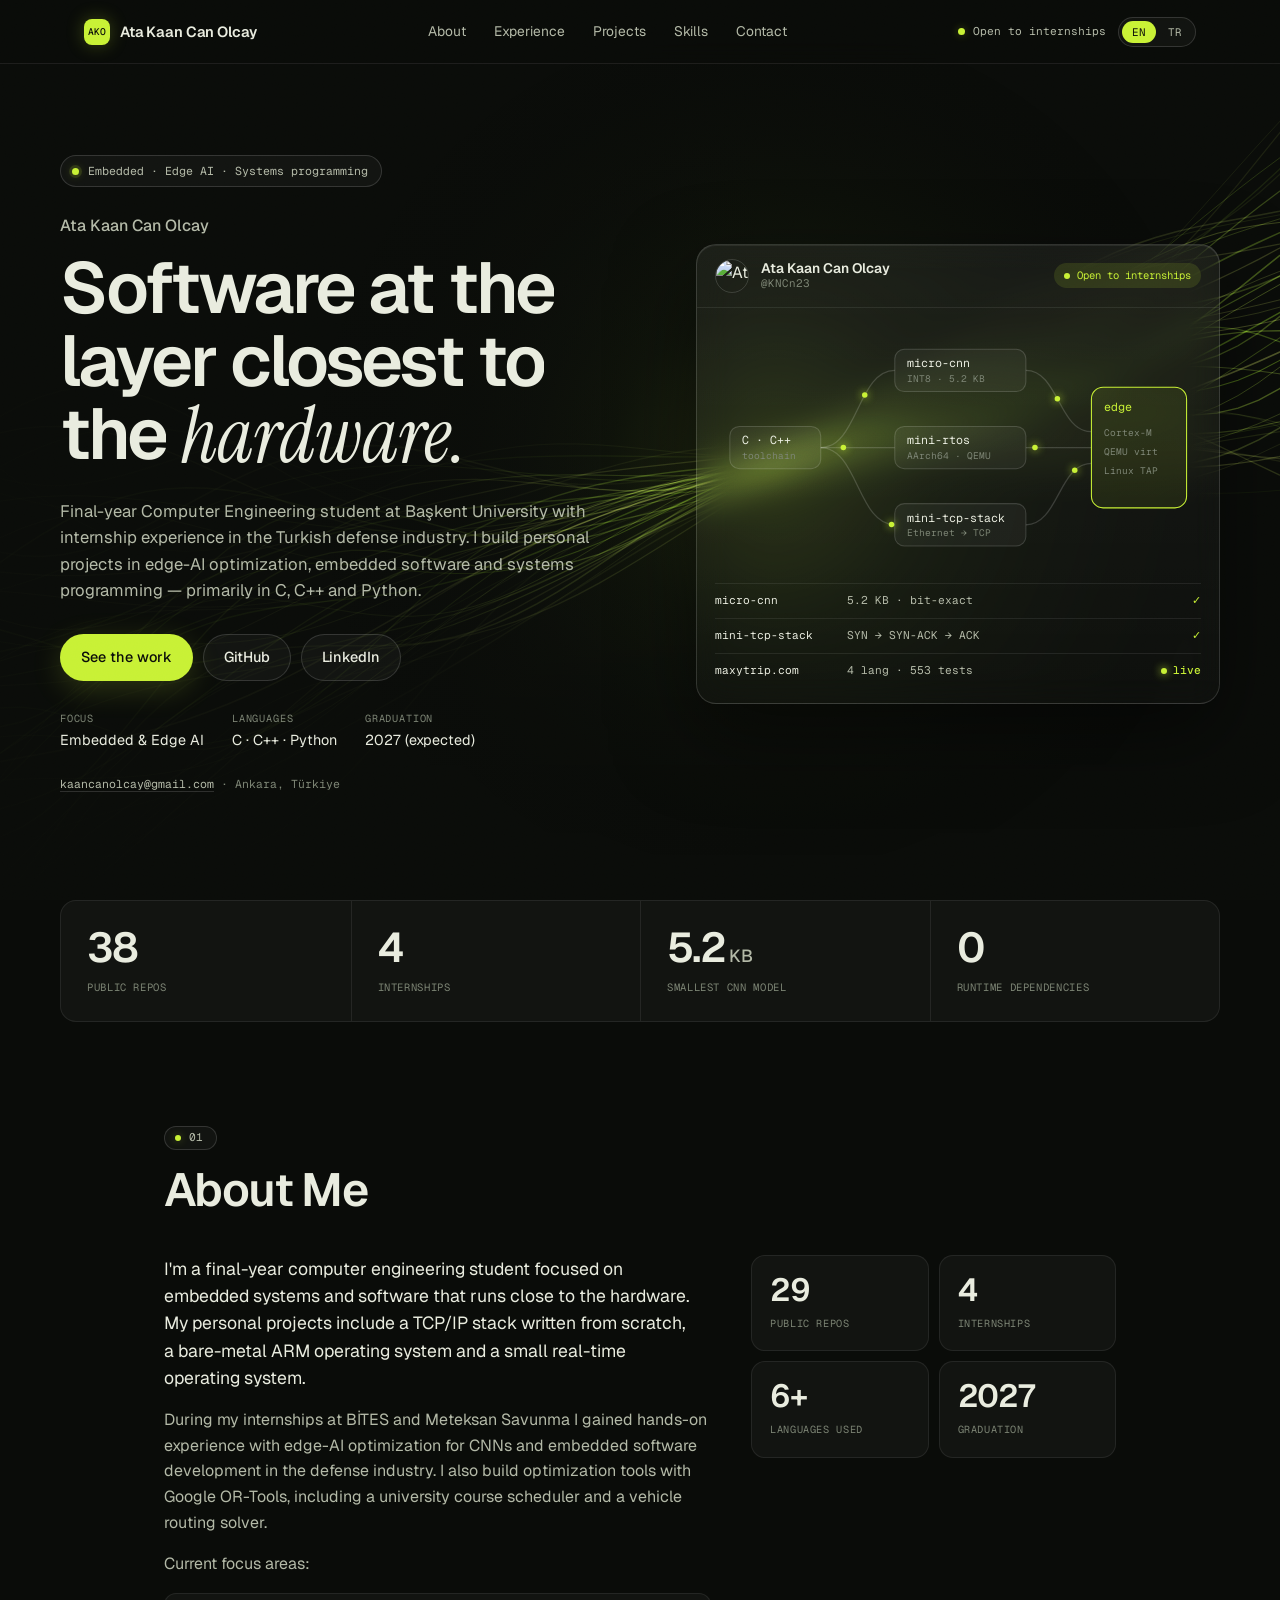
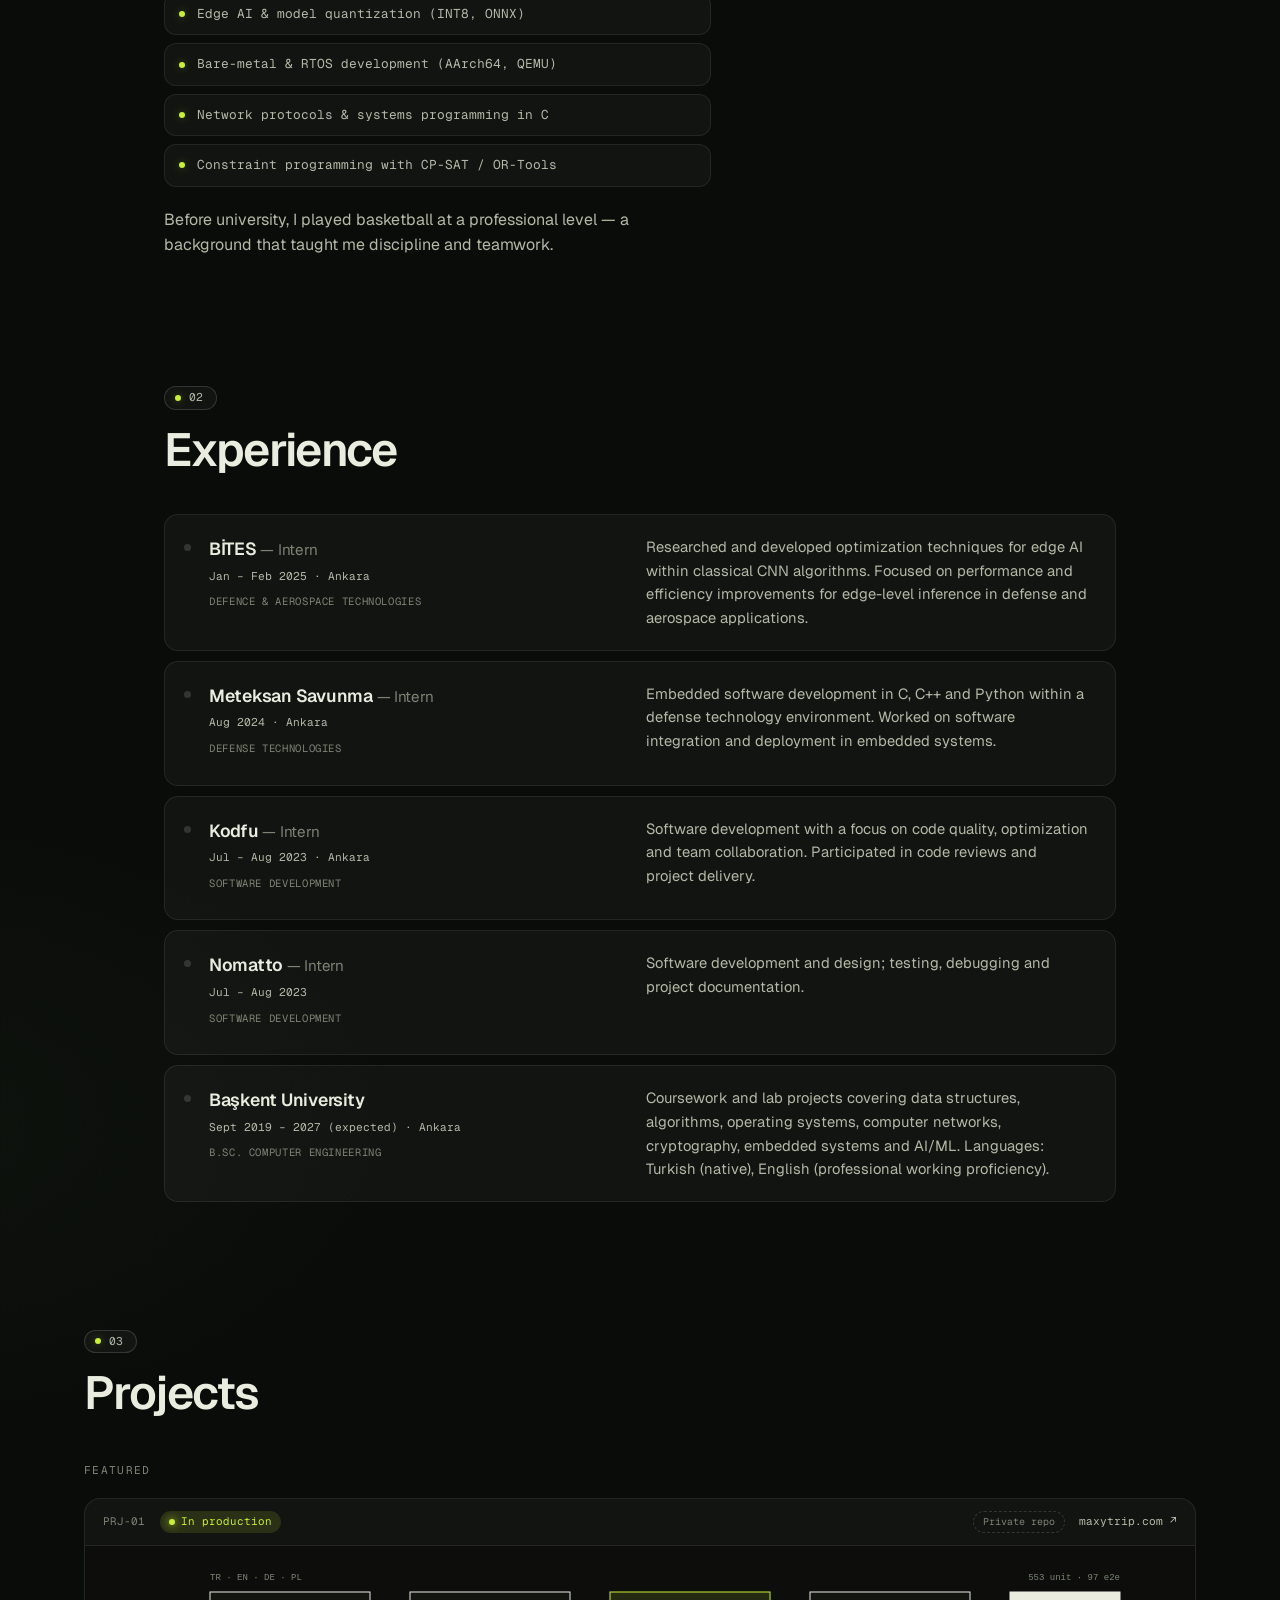
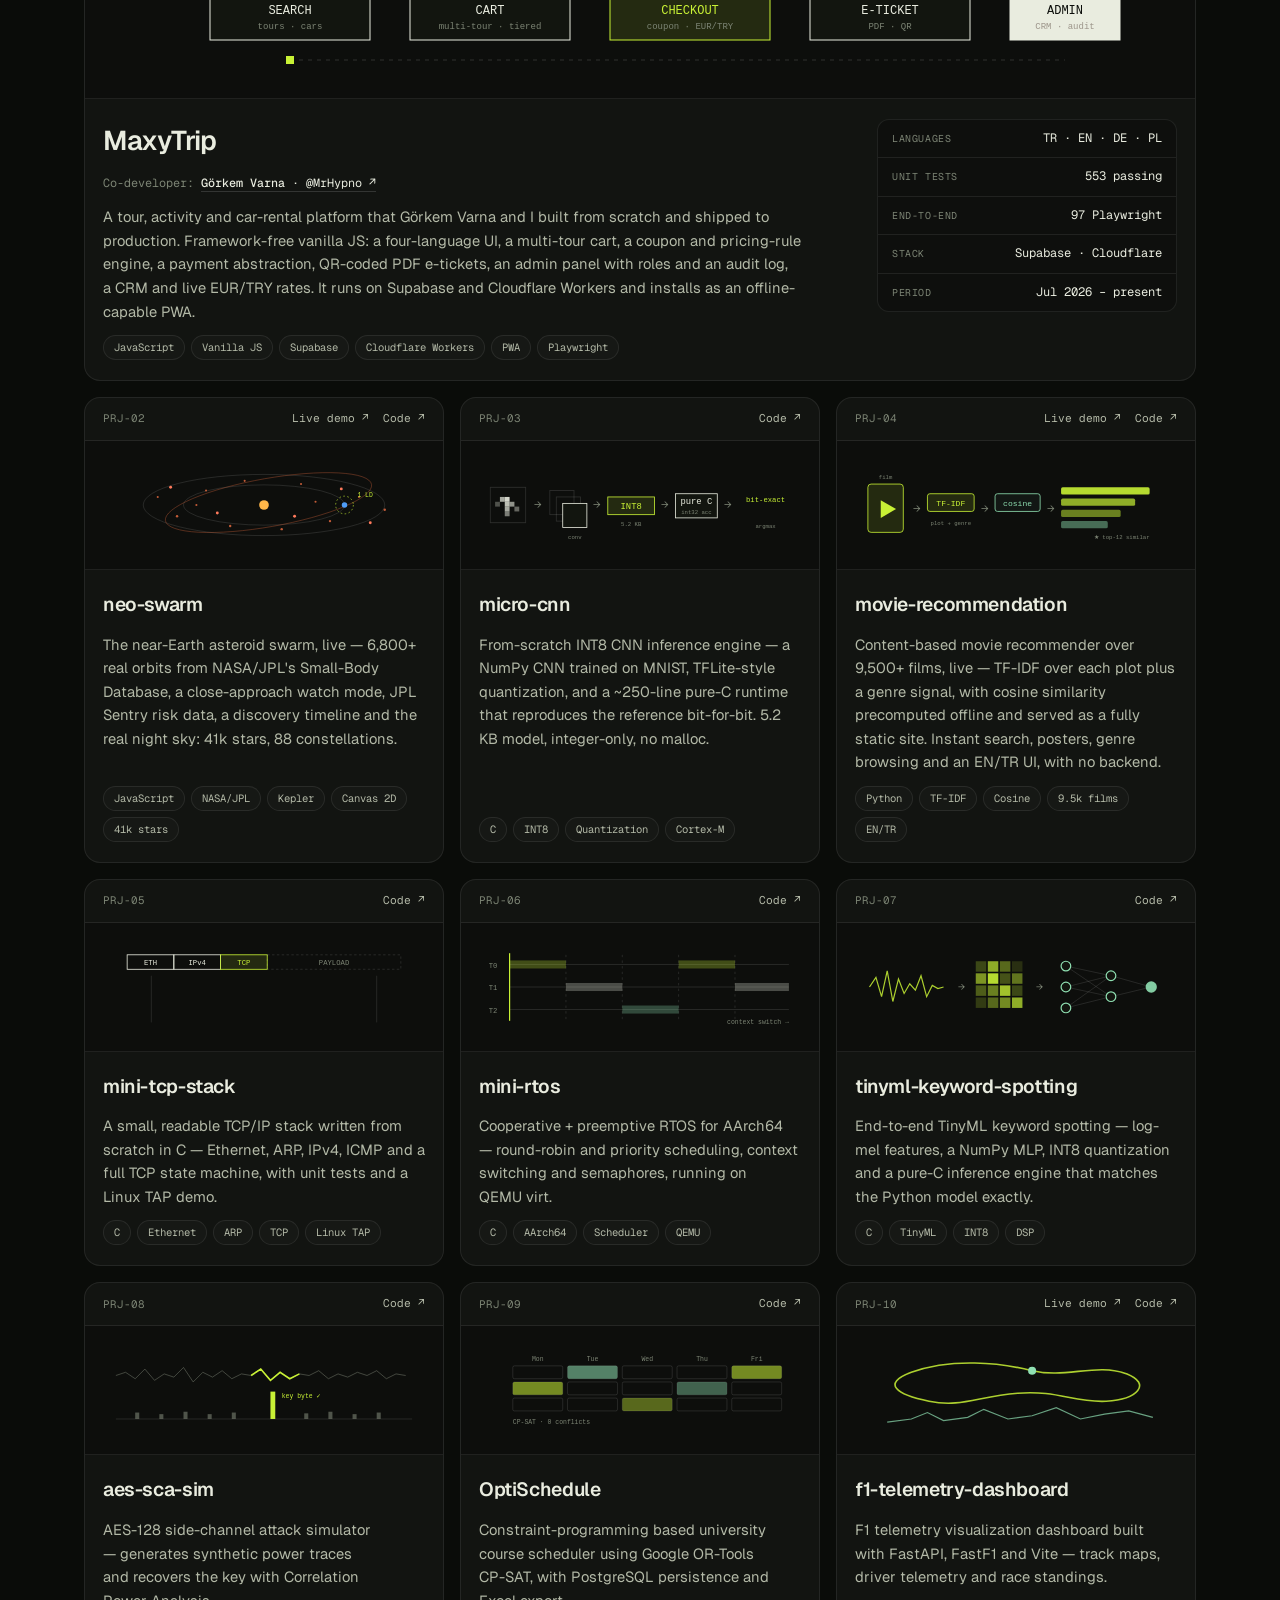
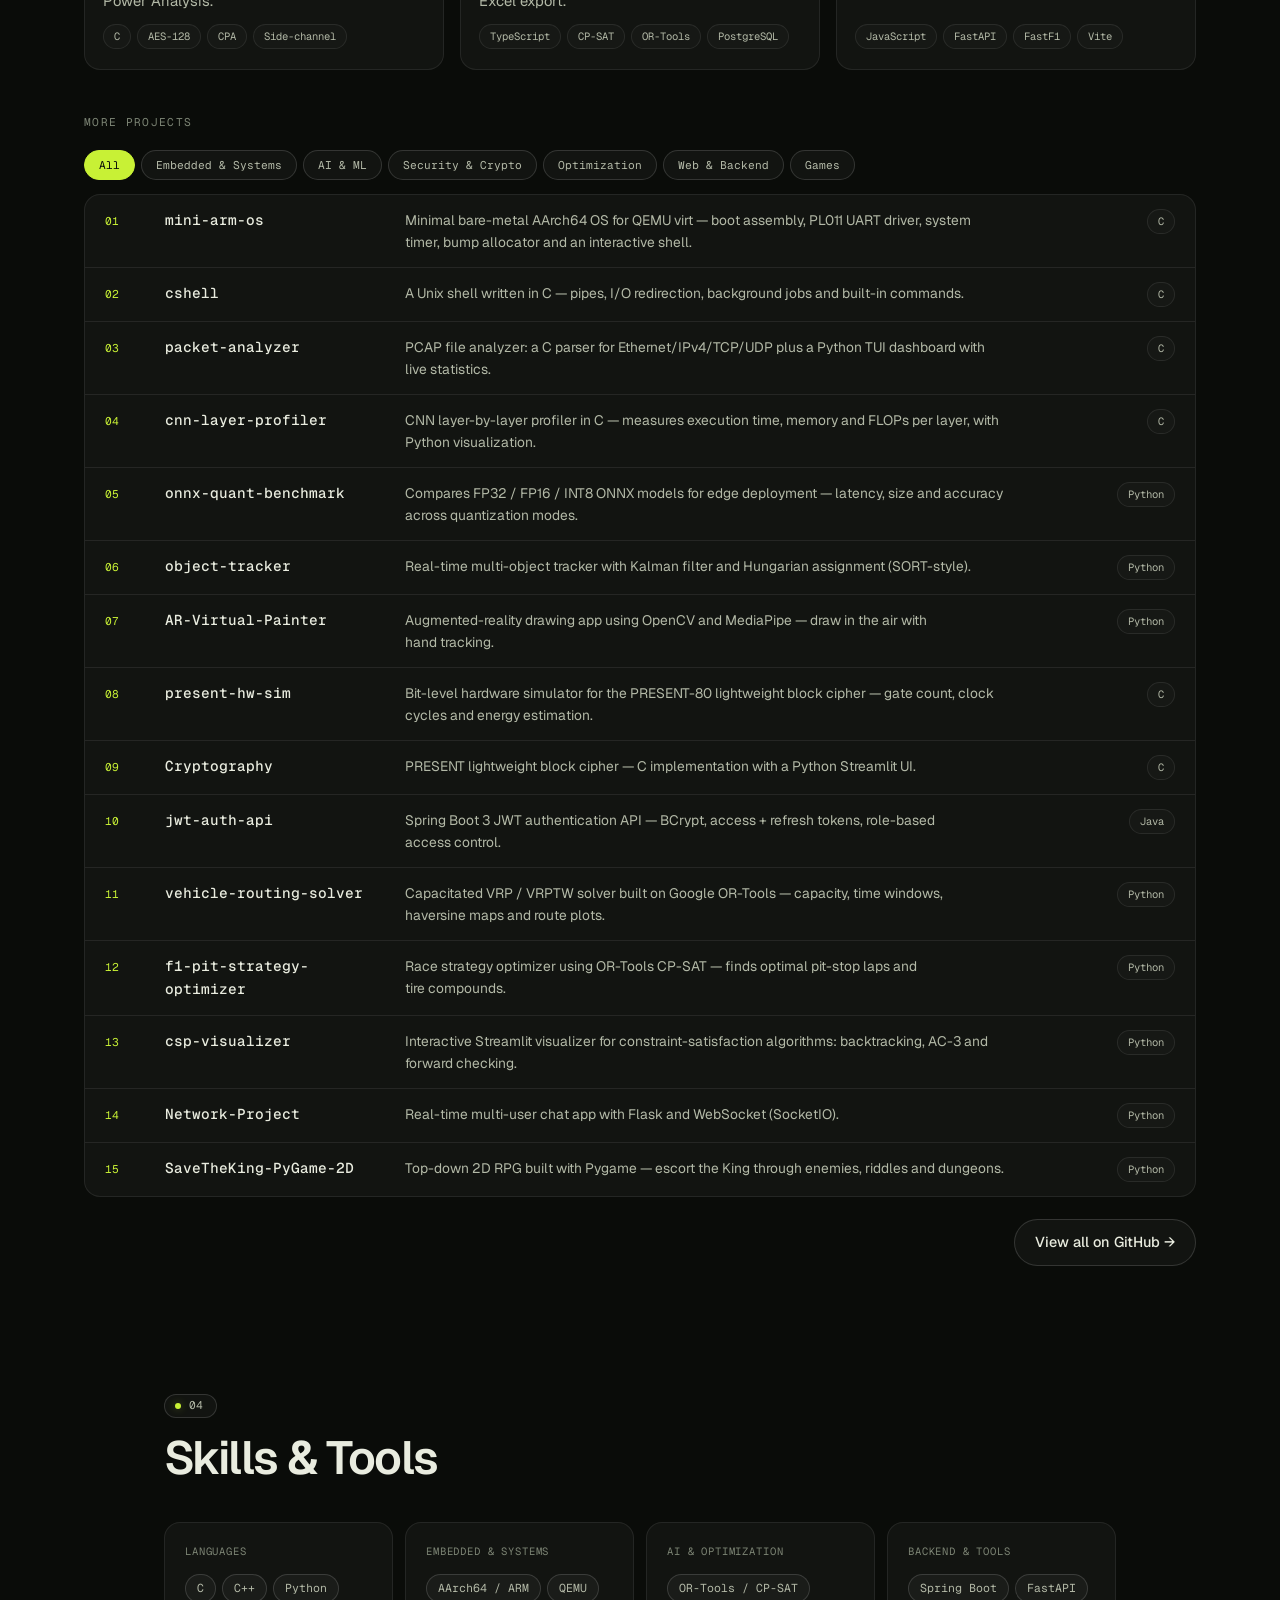
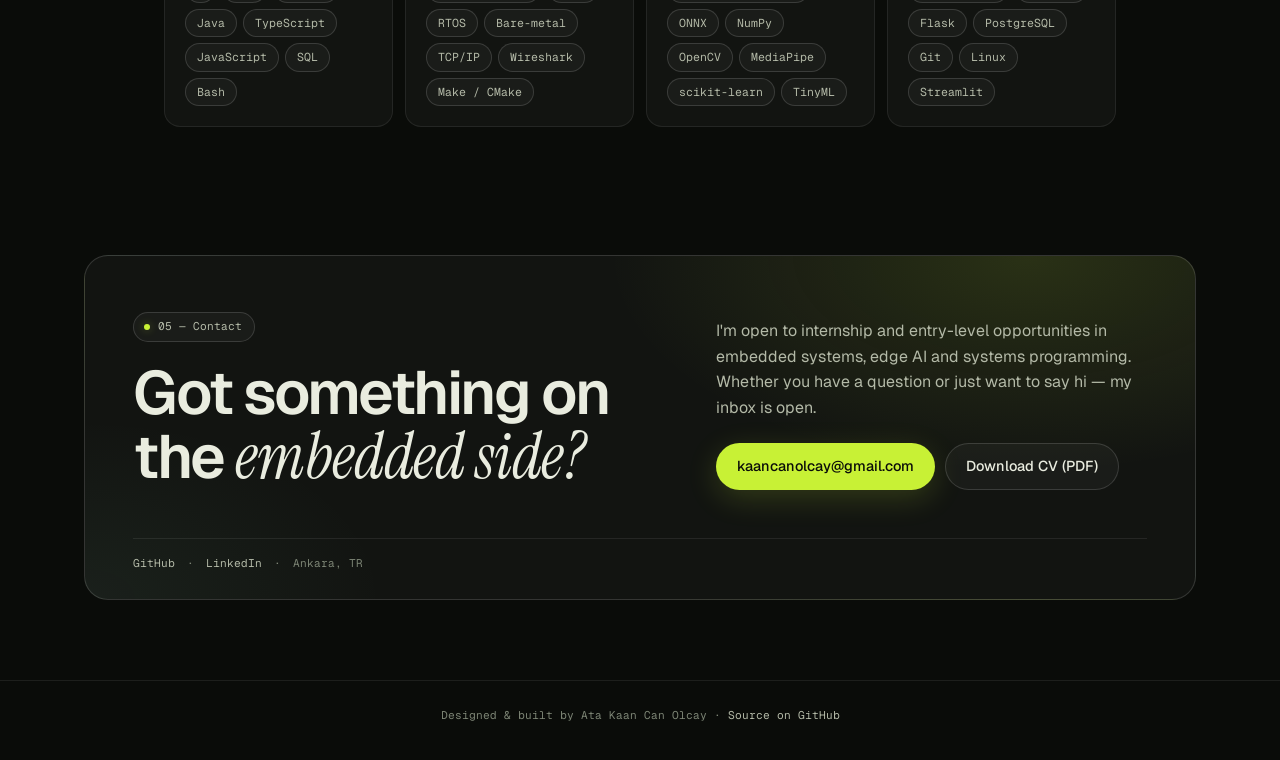
==== index.html @ 9ce8d118 "Restyle the site in a cinematic dark direction Moves from the light datasheet look to a dark, cinema" ====
<!DOCTYPE html>
<html lang="en">
<head>
  <meta charset="UTF-8">
  <meta name="viewport" content="width=device-width, initial-scale=1.0">
  <title>Ata Kaan Can Olcay — Computer Engineer</title>
  <meta name="description" content="Computer Engineering student at Başkent University. Edge AI, embedded systems, systems programming and optimization. C, C++, Python.">
  <meta property="og:title" content="Ata Kaan Can Olcay — Computer Engineer">
  <meta property="og:description" content="Edge AI · Embedded Systems · Systems Programming · Optimization">
  <meta property="og:image" content="https://kncn23.github.io/assets/og-image.png">
  <meta property="og:image:width" content="1200">
  <meta property="og:image:height" content="630">
  <meta property="og:url" content="https://kncn23.github.io">
  <meta property="og:type" content="website">
  <meta property="og:site_name" content="Ata Kaan Can Olcay">
  <meta name="twitter:card" content="summary_large_image">
  <meta name="twitter:title" content="Ata Kaan Can Olcay — Computer Engineer">
  <meta name="twitter:description" content="Edge AI · Embedded Systems · Systems Programming · Optimization">
  <meta name="twitter:image" content="https://kncn23.github.io/assets/og-image.png">
  <link rel="canonical" href="https://kncn23.github.io/">
  <script type="application/ld+json">
  {
    "@context": "https://schema.org",
    "@type": "Person",
    "name": "Ata Kaan Can Olcay",
    "alternateName": "KNCn23",
    "url": "https://kncn23.github.io",
    "image": "https://avatars.githubusercontent.com/u/71110056?v=4",
    "email": "mailto:kaancanolcay@gmail.com",
    "jobTitle": "Computer Engineering Student",
    "affiliation": { "@type": "CollegeOrUniversity", "name": "Başkent University" },
    "address": { "@type": "PostalAddress", "addressLocality": "Ankara", "addressCountry": "TR" },
    "sameAs": [
      "https://github.com/KNCn23",
      "https://www.linkedin.com/in/ata-kaan-can-olcay-0154a2208/"
    ],
    "knowsAbout": ["Embedded Systems", "Edge AI", "Systems Programming", "C", "C++", "Python",
                   "Constraint Programming", "TinyML", "Computer Networks"]
  }
  </script>
  <link rel="icon" href="data:image/svg+xml,%3Csvg xmlns='http://www.w3.org/2000/svg' viewBox='0 0 100 100'%3E%3Crect width='100' height='100' rx='22' fill='%230a0c09'/%3E%3Ctext x='50' y='68' font-size='44' font-family='monospace' font-weight='bold' fill='%23c8f135' text-anchor='middle'%3EKO%3C/text%3E%3C/svg%3E">
  <link rel="preconnect" href="https://fonts.googleapis.com">
  <link rel="preconnect" href="https://fonts.gstatic.com" crossorigin>
  <link href="https://fonts.googleapis.com/css2?family=Geist:wght@400;500;600;700&family=Geist+Mono:wght@400;500&family=Instrument+Serif:ital@0;1&display=swap" rel="stylesheet">
  <meta name="theme-color" content="#0a0c09">
  <link rel="stylesheet" href="assets/style.css">
  <script>
    (function () {
      var d = document.documentElement;
      if (window.matchMedia && matchMedia("(prefers-reduced-motion: reduce)").matches) return;
      d.classList.add("motion");
      try { if (!sessionStorage.getItem("ako-boot")) d.classList.add("booting"); } catch (e) {}
    })();
  </script>
</head>
<body>

  <div class="boot" id="boot" aria-hidden="true">
    <div class="boot-inner mono">
      <div class="boot-head"><span>AKO-2026</span><span>kncn23.github.io</span></div>
      <div class="boot-rule"></div>
      <ol class="boot-log" id="boot-log"></ol>
      <div class="boot-skip">click / any key to skip</div>
    </div>
  </div>

  <div class="spine" aria-hidden="true">
    <svg class="spine-svg" id="spine-svg" xmlns="http://www.w3.org/2000/svg">
      <defs>
        <linearGradient id="spineGrad" x1="0" y1="0" x2="0" y2="1">
          <stop offset="0" stop-color="#c24c1b" stop-opacity="0.2"/>
          <stop offset="0.7" stop-color="#c24c1b" stop-opacity="0.9"/>
          <stop offset="1" stop-color="#14161a"/>
        </linearGradient>
      </defs>
      <path id="spine-path-track" class="spine-path-track"/>
      <path id="spine-path-under" class="spine-path-under"/>
      <path id="spine-path-fill" class="spine-path-fill"/>
    </svg>
    <div class="spine-glow" id="spine-glow"><span class="spine-core"></span></div>
    <div class="spine-ticks" id="spine-ticks"></div>
  </div>

  <div class="scroll-progress" aria-hidden="true"><div class="scroll-progress-fill" id="scroll-progress-fill"></div></div>

  <aside class="scroll-rail" id="scroll-rail" aria-label="Scroll progress">
    <div class="rail-track" id="rail-track">
      <div class="rail-fill" id="rail-fill"></div>
      <div class="rail-head" id="rail-head"></div>
    </div>
  </aside>

  <nav class="nav">
    <div class="nav-inner">
      <a href="#top" class="nav-logo"><span class="nav-mark">AKO</span><span class="nav-name">Ata Kaan Can Olcay</span></a>
      <div class="nav-links">
        <a href="#about" data-i18n="nav.about">About</a>
        <a href="#experience" data-i18n="nav.experience">Experience</a>
        <a href="#projects" data-i18n="nav.projects">Projects</a>
        <a href="#skills" data-i18n="nav.skills">Skills</a>
        <a href="#contact" data-i18n="nav.contact">Contact</a>
      </div>
      <div class="nav-right">
        <span class="nav-status mono" data-i18n="spec.v4">Open to internships</span>
        <div class="lang-switch" role="group" aria-label="Language">
          <button id="lang-en" class="lang-btn" onclick="setLang('en')">EN</button>
          <button id="lang-tr" class="lang-btn" onclick="setLang('tr')">TR</button>
        </div>
        <button class="nav-burger" id="nav-burger" aria-label="Menu">☰</button>
      </div>
    </div>
  </nav>

  <header class="hero" id="top">
    <canvas class="ribbons" id="ribbons" aria-hidden="true"></canvas>
    <div class="hero-inner">
      <div class="hero-text">
        <p class="pill mono"><span class="pill-dot"></span><span data-i18n="hero.doc">Embedded · Edge AI · Systems programming</span></p>
        <h1 class="hero-name">Ata Kaan Can Olcay</h1>
        <h2 class="hero-title" id="hero-title" data-i18n="hero.title">Software at the layer closest to the <em>hardware.</em></h2>
        <p class="hero-desc" data-i18n="hero.desc">
          Final-year Computer Engineering student at Başkent University with internship experience
          in the Turkish defense industry. I build personal projects in edge-AI optimization,
          embedded software and systems programming — primarily in C, C++ and Python.
        </p>
        <div class="hero-cta">
          <a class="btn btn-primary" href="#projects" data-i18n="hero.cta1">See the work</a>
          <a class="btn btn-ghost" href="https://github.com/KNCn23" target="_blank" rel="noopener">GitHub</a>
          <a class="btn btn-ghost" href="https://www.linkedin.com/in/ata-kaan-can-olcay-0154a2208/" target="_blank" rel="noopener">LinkedIn</a>
        </div>
        <div class="hero-spec">
          <div>
            <span class="spec-k" data-i18n="spec.k1">Focus</span>
            <span class="spec-v" data-i18n="spec.v1">Embedded &amp; Edge AI</span>
          </div>
          <div>
            <span class="spec-k" data-i18n="spec.k2">Languages</span>
            <span class="spec-v">C · C++ · Python</span>
          </div>
          <div>
            <span class="spec-k" data-i18n="spec.k3">Graduation</span>
            <span class="spec-v" data-i18n="spec.v3">2027 (expected)</span>
          </div>
        </div>
        <p class="hero-loc mono"><a href="mailto:kaancanolcay@gmail.com">kaancanolcay@gmail.com</a> · Ankara, <span data-i18n="hero.country">Türkiye</span></p>
      </div>
      <div class="hero-panel">
        <div class="hp-head">
          <img class="hp-avatar" src="https://avatars.githubusercontent.com/u/71110056?v=4" alt="Ata Kaan Can Olcay" width="34" height="34">
          <div class="hp-id"><b>Ata Kaan Can Olcay</b><span class="mono">@KNCn23</span></div>
          <span class="hp-status mono" data-i18n="spec.v4">Open to internships</span>
        </div>
        <div class="hp-graph">
          <svg class="hero-graph" viewBox="0 0 460 230" role="img" aria-label="Stack graph: C and C++ feeding micro-cnn, mini-rtos and mini-tcp-stack, all running on edge targets">
              <g class="g-edges">
                <path id="ge1" d="M100,115 C135,115 135,42 170,42"/>
                <path id="ge2" d="M100,115 L170,115"/>
                <path id="ge3" d="M100,115 C135,115 135,188 170,188"/>
                <path id="ge4" d="M294,42 C325,42 325,100 356,100"/>
                <path id="ge5" d="M294,115 L356,115"/>
                <path id="ge6" d="M294,188 C325,188 325,130 356,130"/>
              </g>
              <g class="g-pulses">
                <circle r="2.6"><animateMotion dur="2.4s" begin="0s" repeatCount="indefinite"><mpath href="#ge1"/></animateMotion></circle>
                <circle r="2.6"><animateMotion dur="2.4s" begin="0.8s" repeatCount="indefinite"><mpath href="#ge2"/></animateMotion></circle>
                <circle r="2.6"><animateMotion dur="2.4s" begin="1.6s" repeatCount="indefinite"><mpath href="#ge3"/></animateMotion></circle>
                <circle r="2.6"><animateMotion dur="2.4s" begin="0.4s" repeatCount="indefinite"><mpath href="#ge4"/></animateMotion></circle>
                <circle r="2.6"><animateMotion dur="2.4s" begin="1.2s" repeatCount="indefinite"><mpath href="#ge5"/></animateMotion></circle>
                <circle r="2.6"><animateMotion dur="2.4s" begin="2s" repeatCount="indefinite"><mpath href="#ge6"/></animateMotion></circle>
              </g>
              <g class="g-node"><rect x="14" y="95" width="86" height="40" rx="9"/><text x="26" y="112">C · C++</text><text class="g-sub" x="26" y="126">toolchain</text></g>
              <g class="g-node"><rect x="170" y="22" width="124" height="40" rx="9"/><text x="182" y="39">micro-cnn</text><text class="g-sub" x="182" y="53">INT8 · 5.2 KB</text></g>
              <g class="g-node"><rect x="170" y="95" width="124" height="40" rx="9"/><text x="182" y="112">mini-rtos</text><text class="g-sub" x="182" y="126">AArch64 · QEMU</text></g>
              <g class="g-node"><rect x="170" y="168" width="124" height="40" rx="9"/><text x="182" y="185">mini-tcp-stack</text><text class="g-sub" x="182" y="199">Ethernet → TCP</text></g>
              <g class="g-node g-hot"><rect x="356" y="58" width="90" height="114" rx="11"/><text x="368" y="80">edge</text><text class="g-sub" x="368" y="104">Cortex-M</text><text class="g-sub" x="368" y="122">QEMU virt</text><text class="g-sub" x="368" y="140">Linux TAP</text></g>
            </svg>
        </div>
        <ul class="hp-log mono">
          <li><span>micro-cnn</span><span>5.2 KB · bit-exact</span><b>✓</b></li>
          <li><span>mini-tcp-stack</span><span>SYN → SYN-ACK → ACK</span><b>✓</b></li>
          <li><span>maxytrip.com</span><span>4 lang · 553 tests</span><b class="hp-live">live</b></li>
        </ul>
      </div>
    </div>
  </header>

  <div class="metrics" aria-label="Key figures">
    <div class="metrics-inner">
      <div class="metric">
        <span class="metric-num"><span class="count" id="metric-repos" data-to="38">38</span></span>
        <span class="metric-label" data-i18n="metric.repos">Public repos</span>
      </div>
      <div class="metric">
        <span class="metric-num"><span class="count" data-to="4">4</span></span>
        <span class="metric-label" data-i18n="metric.intern">Internships</span>
      </div>
      <div class="metric">
        <span class="metric-num"><span class="count" data-to="5.2" data-dec="1">5.2</span><small> KB</small></span>
        <span class="metric-label" data-i18n="metric.model">Smallest CNN model</span>
      </div>
      <div class="metric">
        <span class="metric-num"><span class="count" data-from="24" data-to="0">0</span></span>
        <span class="metric-label" data-i18n="metric.deps">Runtime dependencies</span>
      </div>
    </div>
  </div>

  <main>
    <section id="about" class="section reveal">
      <h2 class="section-title"><span class="mono accent">01</span> <span data-i18n="about.title">About Me</span></h2>
      <div class="about-grid">
        <div class="about-text">
          <p data-i18n="about.p1">
            I'm a final-year computer engineering student focused on embedded systems and software
            that runs close to the hardware. My personal projects include a TCP/IP stack written
            from scratch, a bare-metal ARM operating system and a small real-time operating system.
          </p>
          <p data-i18n="about.p2">
            During my internships at BİTES and Meteksan Savunma I gained hands-on experience with
            edge-AI optimization for CNNs and embedded software development in the defense industry.
            I also build optimization tools with Google OR-Tools, including a university course
            scheduler and a vehicle routing solver.
          </p>
          <p data-i18n="about.p3">Current focus areas:</p>
          <ul class="about-list mono">
            <li data-i18n="about.l1">Edge AI &amp; model quantization (INT8, ONNX)</li>
            <li data-i18n="about.l2">Bare-metal &amp; RTOS development (AArch64, QEMU)</li>
            <li data-i18n="about.l3">Network protocols &amp; systems programming in C</li>
            <li data-i18n="about.l4">Constraint programming with CP-SAT / OR-Tools</li>
          </ul>
          <p data-i18n="about.p4">
            Before university, I played basketball at a professional level — a background that
            taught me discipline and teamwork.
          </p>
        </div>
        <div class="about-side">
          <div class="stats-cards">
            <div class="stat-card"><span class="stat-num" id="stat-repos">29</span><span class="stat-label" data-i18n="about.s1">Public repos</span></div>
            <div class="stat-card"><span class="stat-num">4</span><span class="stat-label" data-i18n="about.s2">Internships</span></div>
            <div class="stat-card"><span class="stat-num">6+</span><span class="stat-label" data-i18n="about.s3">Languages used</span></div>
            <div class="stat-card"><span class="stat-num">2027</span><span class="stat-label" data-i18n="about.s4">Graduation</span></div>
          </div>
          <div class="gh-panel" id="gh-panel" hidden>
            <h3 class="mono" data-i18n="gh.title">Live from GitHub</h3>
            <div class="gh-bar" id="gh-bar" role="img" aria-label="Language distribution"></div>
            <div class="gh-legend" id="gh-legend"></div>
            <p class="gh-meta mono" id="gh-meta"></p>
          </div>
        </div>
      </div>
    </section>

    <section id="experience" class="section reveal">
      <h2 class="section-title"><span class="mono accent">02</span> <span data-i18n="exp.title">Experience</span></h2>
      <div class="timeline">
        <div class="t-fill" id="t-fill" aria-hidden="true"></div>
        <div class="t-item">
          <div class="t-dot"></div>
          <div class="t-card">
            <div class="t-head">
              <h3>BİTES <span class="t-role" data-i18n="exp.intern">— Intern</span></h3>
              <span class="t-date mono" data-i18n="exp.b1date">Jan – Feb 2025 · Ankara</span>
            </div>
            <p class="t-sub mono" data-i18n="exp.b1sub">Defence &amp; Aerospace Technologies</p>
            <p data-i18n="exp.b1desc">Researched and developed optimization techniques for edge AI within classical CNN algorithms. Focused on performance and efficiency improvements for edge-level inference in defense and aerospace applications.</p>
          </div>
        </div>
        <div class="t-item">
          <div class="t-dot"></div>
          <div class="t-card">
            <div class="t-head">
              <h3>Meteksan Savunma <span class="t-role" data-i18n="exp.intern2">— Intern</span></h3>
              <span class="t-date mono" data-i18n="exp.m1date">Aug 2024 · Ankara</span>
            </div>
            <p class="t-sub mono" data-i18n="exp.m1sub">Defense Technologies</p>
            <p data-i18n="exp.m1desc">Embedded software development in C, C++ and Python within a defense technology environment. Worked on software integration and deployment in embedded systems.</p>
          </div>
        </div>
        <div class="t-item">
          <div class="t-dot"></div>
          <div class="t-card">
            <div class="t-head">
              <h3>Kodfu <span class="t-role" data-i18n="exp.intern3">— Intern</span></h3>
              <span class="t-date mono" data-i18n="exp.k1date">Jul – Aug 2023 · Ankara</span>
            </div>
            <p class="t-sub mono" data-i18n="exp.k1sub">Software Development</p>
            <p data-i18n="exp.k1desc">Software development with a focus on code quality, optimization and team collaboration. Participated in code reviews and project delivery.</p>
          </div>
        </div>
        <div class="t-item">
          <div class="t-dot"></div>
          <div class="t-card">
            <div class="t-head">
              <h3>Nomatto <span class="t-role" data-i18n="exp.intern4">— Intern</span></h3>
              <span class="t-date mono" data-i18n="exp.n1date">Jul – Aug 2023</span>
            </div>
            <p class="t-sub mono" data-i18n="exp.n1sub">Software Development</p>
            <p data-i18n="exp.n1desc">Software development and design; testing, debugging and project documentation.</p>
          </div>
        </div>
        <div class="t-item">
          <div class="t-dot t-dot-edu"></div>
          <div class="t-card">
            <div class="t-head">
              <h3 data-i18n="exp.eduname">Başkent University</h3>
              <span class="t-date mono" data-i18n="exp.edudate">2022 – Jan 2027 · Ankara</span>
            </div>
            <p class="t-sub mono" data-i18n="exp.edusub">B.Sc. Computer Engineering</p>
            <p data-i18n="exp.edudesc">Coursework and lab projects covering operating systems, computer networks, cryptography, artificial intelligence and software engineering.</p>
          </div>
        </div>
      </div>
    </section>

    <section id="projects" class="section section-wide reveal">
      <h2 class="section-title"><span class="mono accent">03</span> <span data-i18n="proj.title">Projects</span></h2>

      <h3 class="sub-title" data-i18n="proj.featured">Featured</h3>
      <div class="featured-grid" id="featured-grid"></div>

      <h3 class="sub-title" data-i18n="proj.all">More Projects</h3>
      <div class="filter-bar" id="filter-bar"></div>
      <div class="project-grid" id="project-grid"></div>
      <p class="proj-more">
        <a class="btn btn-ghost" href="https://github.com/KNCn23?tab=repositories" target="_blank" rel="noopener" data-i18n="proj.viewall">View all on GitHub →</a>
      </p>
    </section>

    <section id="skills" class="section reveal">
      <h2 class="section-title"><span class="mono accent">04</span> <span data-i18n="skills.title">Skills &amp; Tools</span></h2>
      <div class="skills-grid">
        <div class="skill-group">
          <h3 class="mono" data-i18n="skills.g1">Languages</h3>
          <div class="chip-row">
            <span class="chip">C</span><span class="chip">C++</span><span class="chip">Python</span>
            <span class="chip">Java</span><span class="chip">TypeScript</span><span class="chip">JavaScript</span>
            <span class="chip">SQL</span><span class="chip">Bash</span>
          </div>
        </div>
        <div class="skill-group">
          <h3 class="mono" data-i18n="skills.g2">Embedded &amp; Systems</h3>
          <div class="chip-row">
            <span class="chip">AArch64 / ARM</span><span class="chip">QEMU</span><span class="chip">RTOS</span>
            <span class="chip">Bare-metal</span><span class="chip">TCP/IP</span><span class="chip">Wireshark</span>
            <span class="chip">Make / CMake</span>
          </div>
        </div>
        <div class="skill-group">
          <h3 class="mono" data-i18n="skills.g3">AI &amp; Optimization</h3>
          <div class="chip-row">
            <span class="chip">OR-Tools / CP-SAT</span><span class="chip">ONNX</span><span class="chip">NumPy</span>
            <span class="chip">OpenCV</span><span class="chip">MediaPipe</span><span class="chip">scikit-learn</span>
            <span class="chip">TinyML</span>
          </div>
        </div>
        <div class="skill-group">
          <h3 class="mono" data-i18n="skills.g4">Backend &amp; Tools</h3>
          <div class="chip-row">
            <span class="chip">Spring Boot</span><span class="chip">FastAPI</span><span class="chip">Flask</span>
            <span class="chip">PostgreSQL</span><span class="chip">Git</span><span class="chip">Linux</span>
            <span class="chip">Streamlit</span>
          </div>
        </div>
      </div>
    </section>

    <section id="contact" class="section section-wide reveal contact">
      <div class="contact-panel">
        <div class="contact-head">
          <div>
            <p class="mono accent" data-i18n="contact.kicker">05 — Contact</p>
            <h2 class="contact-title" data-i18n="contact.title">Got something on the <em>embedded side?</em></h2>
          </div>
          <div>
            <p class="contact-desc" data-i18n="contact.desc">
              I'm open to internship and entry-level opportunities in embedded systems, edge AI and
              systems programming. Whether you have a question or just want to say hi — my inbox is open.
            </p>
            <div class="contact-actions">
              <a class="btn btn-primary" href="mailto:kaancanolcay@gmail.com">kaancanolcay@gmail.com</a>
              <a class="btn btn-ghost" href="assets/cv/Ata-Kaan-Can-Olcay-CV.pdf" download data-i18n="contact.cv">Download CV (PDF)</a>
            </div>
          </div>
        </div>
        <div class="contact-links mono">
          <a href="https://github.com/KNCn23" target="_blank" rel="noopener">GitHub</a>
          <span>·</span>
          <a href="https://www.linkedin.com/in/ata-kaan-can-olcay-0154a2208/" target="_blank" rel="noopener">LinkedIn</a>
          <span>·</span>
          <span>Ankara, TR</span>
        </div>
      </div>
    </section>
  </main>

  <footer class="footer mono">
    <p><span data-i18n="footer.built">Designed &amp; built by</span> Ata Kaan Can Olcay · <a href="https://github.com/KNCn23/KNCn23.github.io" target="_blank" rel="noopener" data-i18n="footer.src">Source on GitHub</a></p>
  </footer>

  <script src="assets/script.js"></script>
  <script src="assets/motion.js"></script>
</body>
</html>
---- assets/style.css ----
/* ===== Base =====
   Visual language: cinematic dark. A green-tinted near-black ground, light
   ribbons behind the hero, glass panels, one acid-lime signal colour, and
   headlines in a geometric sans with italic-serif accent words. */
:root {
  --bg: #0a0c09;
  --bg-2: #12150f;
  --glass: rgba(255, 255, 255, 0.035);
  --glass-2: rgba(255, 255, 255, 0.065);
  --line: rgba(255, 255, 255, 0.08);
  --line-2: rgba(255, 255, 255, 0.14);
  --text: #e9ecdf;
  --body: #b3b9a7;
  --muted: #7c8474;
  --lime: #c8f135;
  --lime-soft: rgba(200, 241, 53, 0.12);
  --lime-glow: rgba(200, 241, 53, 0.32);
  --mint: #8fe0b2;

  --sans: "Geist", -apple-system, BlinkMacSystemFont, "Segoe UI", sans-serif;
  --serif: "Instrument Serif", Georgia, "Times New Roman", serif;
  --mono: "Geist Mono", ui-monospace, "SFMono-Regular", Consolas, monospace;

  --radius: 16px;
  --nav-h: 64px;
  --shadow: 0 30px 80px rgba(0, 0, 0, 0.5);

  /* tokens the inline SVG project diagrams paint with (assets/script.js) */
  --accent: var(--lime);
  --accent-2: var(--mint);
  --accent-soft: var(--lime-soft);
  --ink: var(--text);
  --paper: var(--bg);
  --paper-2: var(--bg-2);
  --tint: var(--glass);
  --rule: var(--line-2);
  --rule-soft: var(--line);
  --border: var(--line-2);
  --text-dim: var(--muted);
  --bg-card: var(--bg-2);
}

* { margin: 0; padding: 0; box-sizing: border-box; }

html {
  scroll-behavior: smooth;
  scroll-padding-top: calc(var(--nav-h) + 16px);
  background: var(--bg);
}

body {
  position: relative;
  min-height: 100vh;
  background:
    radial-gradient(1100px 620px at 78% -8%, rgba(200, 241, 53, 0.07), transparent 62%),
    radial-gradient(900px 520px at -10% 38%, rgba(120, 200, 130, 0.04), transparent 60%),
    var(--bg);
  color: var(--text);
  font-family: var(--sans);
  font-size: 16px;
  line-height: 1.6;
  -webkit-font-smoothing: antialiased;
  text-wrap: pretty;
}

/* film grain over everything — keeps the dark from looking flat */
body::after {
  content: "";
  position: fixed;
  inset: 0;
  z-index: 250;
  pointer-events: none;
  opacity: 0.06;
  mix-blend-mode: overlay;
  background-image: url("data:image/svg+xml,%3Csvg xmlns='http://www.w3.org/2000/svg' width='160' height='160'%3E%3Cfilter id='n'%3E%3CfeTurbulence type='fractalNoise' baseFrequency='0.9' numOctaves='2' stitchTiles='stitch'/%3E%3C/filter%3E%3Crect width='100%25' height='100%25' filter='url(%23n)'/%3E%3C/svg%3E");
}

.mono { font-family: var(--mono); }
.cond { font-family: var(--sans); }
.accent { color: var(--lime); }

em {
  font-family: var(--serif);
  font-style: italic;
  font-weight: 400;
  letter-spacing: -0.005em;
}

a { color: var(--text); text-decoration: none; }
a:hover { color: var(--lime); }

::selection { background: var(--lime); color: var(--bg); }

/* the old descending spine belongs to the previous design */
.spine { display: none; }

/* ===== Scroll progress (mobile top bar) ===== */
.scroll-progress {
  position: fixed;
  top: 0; left: 0; right: 0;
  height: 2px;
  z-index: 200;
  pointer-events: none;
  display: none;
}
.scroll-progress-fill {
  height: 100%;
  width: 0;
  background: var(--lime);
  box-shadow: 0 0 10px var(--lime-glow);
}

/* ===== Scroll rail ===== */
.scroll-rail {
  position: fixed;
  left: 26px;
  top: 50%;
  transform: translateY(-50%);
  height: 60vh;
  z-index: 90;
}
.rail-track {
  position: relative;
  width: 1px;
  height: 100%;
  background: var(--line-2);
}
.rail-fill {
  position: absolute;
  top: 0; left: 0;
  width: 100%;
  height: 0;
  background: var(--lime);
  box-shadow: 0 0 8px var(--lime-glow);
}
.rail-head {
  position: absolute;
  left: 0; top: 0;
  width: 9px; height: 9px;
  border-radius: 50%;
  transform: translate(-50%, -50%);
  background: var(--lime);
  box-shadow: 0 0 0 4px var(--lime-soft), 0 0 14px var(--lime-glow);
  pointer-events: none;
}
.rail-dot {
  position: absolute;
  left: 0;
  transform: translate(-50%, -50%);
  width: 9px; height: 9px;
  border-radius: 50%;
  background: var(--bg);
  border: 1px solid var(--line-2);
  cursor: pointer;
  padding: 0;
  transition: border-color 0.2s, background 0.2s;
}
.rail-dot:hover { border-color: var(--lime); }
.rail-dot.passed { background: var(--lime); border-color: var(--lime); }
.rail-label {
  position: absolute;
  left: 20px;
  top: 50%;
  transform: translateY(-50%);
  white-space: nowrap;
  font-family: var(--mono);
  font-size: 0.68rem;
  color: var(--body);
  background: rgba(18, 21, 15, 0.9);
  border: 1px solid var(--line-2);
  border-radius: 999px;
  padding: 2px 10px;
  opacity: 0;
  transition: opacity 0.2s, color 0.2s;
  pointer-events: none;
}
.rail-dot:hover .rail-label,
.rail-dot.active .rail-label { opacity: 1; }
.rail-dot.active .rail-label { color: var(--lime); }

@media (max-width: 1439px) {
  .scroll-rail { display: none; }
  .scroll-progress { display: block; }
}

/* ===== Nav ===== */
.nav {
  position: fixed;
  top: 0; left: 0; right: 0;
  height: var(--nav-h);
  background: rgba(10, 12, 9, 0.62);
  backdrop-filter: blur(14px) saturate(1.2);
  -webkit-backdrop-filter: blur(14px) saturate(1.2);
  border-bottom: 1px solid var(--line);
  z-index: 100;
}
.nav-inner {
  max-width: 1160px;
  margin: 0 auto;
  height: 100%;
  padding: 0 24px;
  display: flex;
  align-items: center;
  justify-content: space-between;
  gap: 16px;
}
.nav-logo {
  display: flex;
  align-items: center;
  gap: 10px;
  font-size: 0.92rem;
  font-weight: 600;
  letter-spacing: -0.01em;
  color: var(--text);
}
.nav-logo:hover { color: var(--text); }
.nav-mark {
  width: 26px; height: 26px;
  display: flex;
  align-items: center;
  justify-content: center;
  border-radius: 8px;
  background: var(--lime);
  color: var(--bg);
  font-family: var(--mono);
  font-size: 0.6rem;
  font-weight: 500;
  flex-shrink: 0;
  box-shadow: 0 0 18px rgba(200, 241, 53, 0.25);
}
.nav-links { display: flex; gap: 28px; }
.nav-links a {
  color: var(--body);
  font-size: 0.86rem;
  transition: color 0.2s;
}
.nav-links a:hover,
.nav-links a.active { color: var(--text); }

.nav-right { display: flex; align-items: center; gap: 12px; }

.nav-status {
  display: inline-flex;
  align-items: center;
  gap: 8px;
  font-size: 0.7rem;
  color: var(--body);
}
.nav-status::before {
  content: "";
  width: 7px; height: 7px;
  border-radius: 50%;
  background: var(--lime);
  box-shadow: 0 0 8px var(--lime-glow);
}

.lang-switch {
  display: flex;
  padding: 3px;
  gap: 2px;
  border: 1px solid var(--line-2);
  border-radius: 999px;
  background: var(--glass);
}
.lang-btn {
  background: transparent;
  border: none;
  border-radius: 999px;
  color: var(--body);
  font-family: var(--mono);
  font-size: 0.68rem;
  padding: 4px 10px;
  cursor: pointer;
  transition: background 0.15s, color 0.15s;
}
.lang-btn:hover { color: var(--text); }
.lang-btn.active { background: var(--lime); color: var(--bg); }

.nav-burger {
  display: none;
  background: var(--glass);
  border: 1px solid var(--line-2);
  border-radius: 10px;
  color: var(--text);
  font-size: 1rem;
  padding: 3px 10px;
  cursor: pointer;
}

/* ===== Pills ===== */
.pill {
  display: inline-flex;
  align-items: center;
  gap: 9px;
  padding: 6px 13px 6px 11px;
  border: 1px solid var(--line-2);
  border-radius: 999px;
  background: var(--glass);
  font-size: 0.72rem;
  color: var(--body);
}
.pill-dot {
  width: 7px; height: 7px;
  border-radius: 50%;
  background: var(--lime);
  box-shadow: 0 0 0 3px var(--lime-soft), 0 0 10px var(--lime-glow);
}

/* ===== Hero ===== */
.hero {
  position: relative;
  overflow: hidden;
  min-height: min(940px, 100vh);
  display: flex;
  align-items: center;
  padding: calc(var(--nav-h) + 72px) 24px 88px;
}
.ribbons {
  position: absolute;
  inset: 0;
  width: 100%;
  height: 100%;
  z-index: 0;
  pointer-events: none;
  opacity: 0;
  transition: opacity 1.8s ease;
  -webkit-mask-image: linear-gradient(180deg, #000 70%, transparent);
  mask-image: linear-gradient(180deg, #000 70%, transparent);
}
.ribbons.is-on { opacity: 1; }
/* keeps the strands from running through the copy column */
.hero::after {
  content: "";
  position: absolute;
  inset: 0;
  z-index: 0;
  pointer-events: none;
  background: linear-gradient(90deg, rgba(10, 12, 9, 0.94) 0%, rgba(10, 12, 9, 0.78) 34%, rgba(10, 12, 9, 0) 60%);
}
@media (max-width: 900px) {
  .hero::after { background: linear-gradient(180deg, rgba(10, 12, 9, 0.2) 0%, rgba(10, 12, 9, 0.88) 46%, rgba(10, 12, 9, 0.6) 100%); }
}

.hero-inner {
  position: relative;
  z-index: 1;
  width: 100%;
  max-width: 1160px;
  margin: 0 auto;
  display: grid;
  grid-template-columns: minmax(0, 1.05fr) minmax(0, 0.95fr);
  gap: 56px;
  align-items: center;
}

.hero-name {
  margin: 26px 0 12px;
  font-size: 1rem;
  font-weight: 500;
  color: var(--body);
  letter-spacing: 0;
}

.hero-title {
  font-size: clamp(2.6rem, 5.6vw, 4.7rem);
  font-weight: 600;
  line-height: 1.02;
  letter-spacing: -0.04em;
  color: var(--text);
  max-width: 15ch;
}
.hero-title em { font-size: 1.07em; letter-spacing: -0.01em; }

.hero-desc {
  max-width: 54ch;
  margin: 22px 0 30px;
  color: var(--body);
  font-size: 1.04rem;
  line-height: 1.6;
}

.hero-cta { display: flex; flex-wrap: wrap; align-items: center; gap: 10px; }

.hero-spec {
  display: flex;
  flex-wrap: wrap;
  gap: 10px 28px;
  margin-top: 30px;
}
.hero-spec > div { display: flex; flex-direction: column; gap: 2px; }
.spec-k {
  font-family: var(--mono);
  font-size: 0.64rem;
  letter-spacing: 0.08em;
  text-transform: uppercase;
  color: var(--muted);
}
.spec-v { font-size: 0.9rem; color: var(--text); }

.hero-loc {
  margin-top: 22px;
  font-size: 0.72rem;
  color: var(--muted);
}
.hero-loc a { color: var(--body); border-bottom: 1px solid var(--line-2); }
.hero-loc a:hover { color: var(--lime); border-color: var(--lime); }

/* ===== Hero panel (glass UI card with the stack graph) ===== */
.hero-panel {
  position: relative;
  border: 1px solid var(--line-2);
  border-radius: 20px;
  background: linear-gradient(180deg, rgba(255, 255, 255, 0.06), rgba(255, 255, 255, 0.02));
  backdrop-filter: blur(16px);
  -webkit-backdrop-filter: blur(16px);
  box-shadow: var(--shadow), inset 0 1px 0 rgba(255, 255, 255, 0.07);
  overflow: hidden;
}
.hp-head {
  display: flex;
  align-items: center;
  gap: 12px;
  padding: 14px 18px;
  border-bottom: 1px solid var(--line);
}
.hp-avatar {
  width: 34px; height: 34px;
  border-radius: 50%;
  border: 1px solid var(--line-2);
  object-fit: cover;
  flex-shrink: 0;
}
.hp-id { display: flex; flex-direction: column; line-height: 1.25; min-width: 0; }
.hp-id b { font-size: 0.86rem; font-weight: 600; }
.hp-id span { font-size: 0.68rem; color: var(--muted); }
.hp-status {
  margin-left: auto;
  display: inline-flex;
  align-items: center;
  gap: 7px;
  padding: 4px 10px;
  border-radius: 999px;
  background: var(--lime-soft);
  color: var(--lime);
  font-size: 0.66rem;
  white-space: nowrap;
}
.hp-status::before {
  content: "";
  width: 6px; height: 6px;
  border-radius: 50%;
  background: var(--lime);
}

.hp-graph { padding: 18px 18px 6px; }
.hero-graph { display: block; width: 100%; height: auto; }
.g-edges path { fill: none; stroke: rgba(255, 255, 255, 0.16); stroke-width: 1.2; }
.g-pulses circle { fill: var(--lime); filter: drop-shadow(0 0 4px var(--lime)); }
.g-node rect { fill: rgba(255, 255, 255, 0.04); stroke: rgba(255, 255, 255, 0.16); }
.g-node text { font-family: var(--mono); font-size: 11px; fill: var(--text); }
.g-node .g-sub { font-size: 9px; fill: var(--muted); }
.g-hot rect { fill: rgba(200, 241, 53, 0.08); stroke: var(--lime); }
.g-hot text:first-of-type { fill: var(--lime); }
html:not(.motion) .g-pulses { display: none; }

.hp-log {
  list-style: none;
  margin: 8px 18px 16px;
  border-top: 1px solid var(--line);
  font-size: 0.7rem;
}
.hp-log li {
  display: grid;
  grid-template-columns: 120px minmax(0, 1fr) auto;
  gap: 12px;
  padding: 8px 0;
  border-bottom: 1px solid var(--line);
  color: var(--body);
}
.hp-log li:last-child { border-bottom: none; }
.hp-log li span:first-child { color: var(--text); }
.hp-log b { font-weight: 500; color: var(--lime); }
.hp-live {
  display: inline-flex;
  align-items: center;
  gap: 6px;
}
.hp-live::before {
  content: "";
  width: 6px; height: 6px;
  border-radius: 50%;
  background: var(--lime);
  box-shadow: 0 0 8px var(--lime);
}

/* ===== Metrics ===== */
.metrics { padding: 0 24px; }
.metrics-inner {
  max-width: 1160px;
  margin: 0 auto;
  display: grid;
  grid-template-columns: repeat(4, minmax(0, 1fr));
  border: 1px solid var(--line);
  border-radius: var(--radius);
  background: var(--glass);
  overflow: hidden;
}
.metric { padding: 26px 26px; border-left: 1px solid var(--line); }
.metric:first-child { border-left: none; }
.metric-num {
  display: block;
  font-size: 2.6rem;
  font-weight: 600;
  line-height: 1;
  letter-spacing: -0.04em;
}
.metric-num small { font-size: 1.1rem; font-weight: 500; color: var(--body); letter-spacing: 0; }
.metric-label {
  display: block;
  margin-top: 10px;
  font-family: var(--mono);
  font-size: 0.66rem;
  letter-spacing: 0.06em;
  text-transform: uppercase;
  color: var(--muted);
}

/* ===== Buttons & chips ===== */
.btn {
  display: inline-flex;
  align-items: center;
  gap: 8px;
  padding: 11px 20px;
  border-radius: 999px;
  border: 1px solid transparent;
  font-size: 0.9rem;
  font-weight: 500;
  transition: background 0.2s, color 0.2s, border-color 0.2s, box-shadow 0.25s;
}
.btn-primary {
  background: var(--lime);
  color: var(--bg);
  box-shadow: 0 0 0 0 var(--lime-soft), 0 8px 30px rgba(200, 241, 53, 0.18);
}
.btn-primary:hover {
  color: var(--bg);
  box-shadow: 0 0 0 5px var(--lime-soft), 0 10px 40px rgba(200, 241, 53, 0.3);
}
.btn-ghost {
  background: var(--glass);
  border-color: var(--line-2);
  color: var(--text);
}
.btn-ghost:hover { border-color: rgba(200, 241, 53, 0.55); color: var(--text); background: var(--glass-2); }
.btn-lg { padding: 14px 26px; font-size: 0.98rem; }
.btn-link {
  font-family: var(--mono);
  font-size: 0.78rem;
  color: var(--body);
  border-bottom: 1px solid var(--line-2);
}

.chip {
  display: inline-block;
  padding: 4px 11px;
  border: 1px solid var(--line-2);
  border-radius: 999px;
  background: var(--glass);
  color: var(--body);
  font-family: var(--mono);
  font-size: 0.72rem;
  white-space: nowrap;
}

/* ===== Sections ===== */
.section {
  max-width: 1000px;
  margin: 0 auto;
  padding: 104px 24px 24px;
}
.section-wide { max-width: 1160px; }

.section-title {
  display: flex;
  flex-direction: column;
  align-items: flex-start;
  gap: 16px;
  margin-bottom: 40px;
  font-size: clamp(2rem, 4vw, 2.9rem);
  font-weight: 600;
  line-height: 1.05;
  letter-spacing: -0.035em;
}
.section-title .mono {
  display: inline-flex;
  align-items: center;
  gap: 8px;
  padding: 5px 12px 5px 10px;
  border: 1px solid var(--line-2);
  border-radius: 999px;
  background: var(--glass);
  font-size: 0.7rem;
  font-weight: 400;
  letter-spacing: 0.04em;
  color: var(--body);
}
.section-title .mono::before {
  content: "";
  width: 6px; height: 6px;
  border-radius: 50%;
  background: var(--lime);
  box-shadow: 0 0 8px var(--lime-glow);
}

.sub-title {
  font-family: var(--mono);
  font-size: 0.7rem;
  font-weight: 400;
  color: var(--muted);
  margin: 44px 0 18px;
  text-transform: uppercase;
  letter-spacing: 0.12em;
}

/* glass surface shared by cards */
.f-card, .stat-card, .gh-panel, .skill-group, .t-card, .project-grid, .contact-panel {
  border: 1px solid var(--line);
  background: var(--glass);
}

/* cursor-following glow (positions come from motion.js) */
.f-card, .skill-group, .stat-card, .contact-panel { position: relative; isolation: isolate; }
.f-card::before, .skill-group::before, .stat-card::before {
  content: "";
  position: absolute;
  inset: 0;
  z-index: -1;
  border-radius: inherit;
  background: radial-gradient(380px circle at var(--mx, 50%) var(--my, 0%), rgba(200, 241, 53, 0.08), transparent 45%);
  opacity: 0;
  transition: opacity 0.3s;
  pointer-events: none;
}
.f-card:hover::before, .skill-group:hover::before, .stat-card:hover::before { opacity: 1; }

/* ===== About ===== */
.about-grid {
  display: grid;
  grid-template-columns: minmax(0, 1.5fr) minmax(0, 1fr);
  gap: 40px;
  align-items: start;
}
.about-text p { margin-bottom: 16px; color: var(--body); }
.about-text p:first-child { color: var(--text); font-size: 1.1rem; line-height: 1.55; }
.about-text p:last-child { margin-bottom: 0; }

.about-list {
  list-style: none;
  margin: 6px 0 20px;
  display: flex;
  flex-direction: column;
  gap: 8px;
}
.about-list li {
  position: relative;
  padding: 10px 14px 10px 32px;
  border: 1px solid var(--line);
  border-radius: 12px;
  background: var(--glass);
  font-size: 0.8rem;
  color: var(--body);
}
.about-list li::before {
  content: "";
  position: absolute;
  left: 14px; top: 50%;
  width: 6px; height: 6px;
  border-radius: 50%;
  transform: translateY(-50%);
  background: var(--lime);
  box-shadow: 0 0 8px var(--lime-glow);
}

.about-side { display: flex; flex-direction: column; gap: 14px; }

.stats-cards {
  display: grid;
  grid-template-columns: 1fr 1fr;
  gap: 10px;
}
.stat-card {
  border-radius: 14px;
  padding: 18px;
  display: flex;
  flex-direction: column;
  gap: 4px;
  overflow: hidden;
}
.stat-num {
  font-size: 2rem;
  font-weight: 600;
  line-height: 1;
  letter-spacing: -0.04em;
}
.stat-label {
  margin-top: 6px;
  font-family: var(--mono);
  font-size: 0.64rem;
  letter-spacing: 0.06em;
  text-transform: uppercase;
  color: var(--muted);
}

.gh-panel { border-radius: 14px; padding: 0; overflow: hidden; }
.gh-panel h3 {
  display: flex;
  align-items: center;
  gap: 8px;
  padding: 12px 16px;
  border-bottom: 1px solid var(--line);
  font-size: 0.66rem;
  font-weight: 400;
  letter-spacing: 0.08em;
  text-transform: uppercase;
  color: var(--body);
}
.gh-panel h3::before {
  content: "";
  width: 6px; height: 6px;
  border-radius: 50%;
  background: var(--lime);
  box-shadow: 0 0 8px var(--lime);
}
.gh-bar {
  display: flex;
  height: 6px;
  margin: 16px 16px 12px;
  border-radius: 999px;
  overflow: hidden;
  background: var(--glass-2);
}
.gh-bar span { height: 100%; }
.gh-legend {
  display: flex;
  flex-wrap: wrap;
  gap: 5px 14px;
  padding: 0 16px;
  font-family: var(--mono);
  font-size: 0.68rem;
  color: var(--body);
}
.gh-legend .dot {
  width: 7px; height: 7px;
  border-radius: 50%;
  display: inline-block;
  margin-right: 6px;
}
.gh-meta {
  margin-top: 12px;
  padding: 10px 16px;
  border-top: 1px solid var(--line);
  font-size: 0.66rem;
  color: var(--muted);
}

/* ===== Experience ===== */
.timeline { position: relative; display: flex; flex-direction: column; gap: 10px; }
.timeline::before, .t-fill { display: none; }
.t-item { position: relative; }
.t-dot {
  position: absolute;
  left: 20px; top: 30px;
  z-index: 1;
  width: 7px; height: 7px;
  border-radius: 50%;
  background: var(--line-2);
  transition: background 0.3s, box-shadow 0.3s;
}
.t-item.lit .t-dot { background: var(--lime); box-shadow: 0 0 10px var(--lime-glow); }
.t-item.lit .t-dot-edu { background: var(--mint); box-shadow: 0 0 10px rgba(143, 224, 178, 0.4); }

.t-card {
  border-radius: 14px;
  padding: 20px 24px 20px 44px;
  display: grid;
  grid-template-columns: minmax(0, 1fr) minmax(0, 1.1fr);
  gap: 8px 32px;
  align-items: start;
  transition: border-color 0.2s, background 0.2s;
}
.t-card:hover { border-color: var(--line-2); background: var(--glass-2); }
.t-head { display: flex; flex-direction: column; gap: 4px; grid-column: 1; }
.t-head h3 { font-size: 1.1rem; font-weight: 600; letter-spacing: -0.015em; }
.t-role { color: var(--muted); font-weight: 400; font-size: 0.95rem; }
.t-date { font-size: 0.7rem; color: var(--body); }
.t-sub {
  grid-column: 1;
  font-size: 0.66rem;
  letter-spacing: 0.06em;
  text-transform: uppercase;
  color: var(--muted);
}
.t-card > p:last-child {
  grid-column: 2;
  grid-row: 1 / span 3;
  color: var(--body);
  font-size: 0.92rem;
}

/* ===== Projects ===== */
.featured-grid {
  display: grid;
  grid-template-columns: repeat(auto-fill, minmax(min(340px, 100%), 1fr));
  gap: 16px;
}

.f-card {
  border-radius: var(--radius);
  display: flex;
  flex-direction: column;
  overflow: hidden;
  transition: border-color 0.25s, transform 0.25s;
}
.f-card:hover { border-color: rgba(200, 241, 53, 0.3); }

.f-top {
  order: -1;
  display: flex;
  justify-content: space-between;
  align-items: center;
  gap: 10px;
  padding: 12px 18px;
  border-bottom: 1px solid var(--line);
}
.f-index {
  font-family: var(--mono);
  font-size: 0.68rem;
  color: var(--muted);
}
.f-status {
  display: inline-flex;
  align-items: center;
  gap: 6px;
  margin-left: 8px;
  padding: 2px 9px;
  border-radius: 999px;
  background: var(--lime-soft);
  color: var(--lime);
}
.f-status::before {
  content: "";
  width: 6px; height: 6px;
  border-radius: 50%;
  background: var(--lime);
  box-shadow: 0 0 8px var(--lime);
}
.f-links { display: flex; gap: 14px; align-items: center; flex-wrap: wrap; justify-content: flex-end; }
.f-links a {
  font-family: var(--mono);
  font-size: 0.7rem;
  color: var(--body);
  transition: color 0.2s;
}
.f-links a:hover { color: var(--lime); }
.f-private {
  font-family: var(--mono);
  font-size: 0.62rem;
  color: var(--muted);
  border: 1px dashed var(--line-2);
  border-radius: 999px;
  padding: 2px 9px;
}

.f-art {
  background: rgba(0, 0, 0, 0.28);
  border-bottom: 1px solid var(--line);
  padding: 16px 18px;
}
.f-art svg { display: block; width: 100%; height: 96px; }

.f-body {
  padding: 20px 18px;
  display: flex;
  flex-direction: column;
  gap: 12px;
  flex: 1;
}
.f-main { display: flex; flex-direction: column; gap: 12px; flex: 1; }

.f-card h3 { font-size: 1.2rem; font-weight: 600; letter-spacing: -0.02em; }
.f-card h3 a { color: var(--text); }
.f-card h3 a:hover { color: var(--lime); }

.f-credit { font-family: var(--mono); font-size: 0.74rem; color: var(--muted); }
.f-credit a { color: var(--text); border-bottom: 1px solid var(--line-2); padding-bottom: 1px; }
.f-credit a:hover { color: var(--lime); border-color: var(--lime); }
.f-credit b { font-weight: 500; }

.f-desc { color: var(--body); font-size: 0.92rem; flex: 1; }

.f-meta {
  display: flex;
  flex-wrap: wrap;
  gap: 6px;
  font-family: var(--mono);
  font-size: 0.66rem;
  color: var(--body);
}
.f-meta span {
  border: 1px solid var(--line);
  border-radius: 999px;
  padding: 3px 10px;
  background: rgba(255, 255, 255, 0.02);
}
.f-meta span:empty { display: none; }
.f-meta .dot {
  width: 7px; height: 7px;
  border-radius: 50%;
  display: inline-block;
  margin-right: 6px;
  padding: 0;
  border: none;
}

/* production card spans the grid and carries a spec table */
.f-card-wide { grid-column: 1 / -1; }
.f-card-wide .f-art svg { height: 120px; }
.f-card-wide .f-body {
  display: grid;
  grid-template-columns: minmax(0, 1fr) 300px;
  gap: 20px 40px;
  align-items: start;
}
.f-card-wide h3 { font-size: 1.7rem; letter-spacing: -0.03em; }

.f-spec {
  margin: 0;
  border: 1px solid var(--line);
  border-radius: 12px;
  background: rgba(0, 0, 0, 0.22);
  overflow: hidden;
}
.f-spec div {
  display: flex;
  justify-content: space-between;
  align-items: baseline;
  gap: 12px;
  padding: 9px 14px;
  border-bottom: 1px solid var(--line);
}
.f-spec div:last-child { border-bottom: none; }
.f-spec dt {
  font-family: var(--mono);
  font-size: 0.62rem;
  letter-spacing: 0.06em;
  text-transform: uppercase;
  color: var(--muted);
}
.f-spec dd { margin: 0; font-family: var(--mono); font-size: 0.76rem; text-align: right; }

/* filter bar — segmented pills */
.filter-bar {
  display: flex;
  flex-wrap: wrap;
  gap: 6px;
  margin-bottom: 14px;
}
.filter-btn {
  border: 1px solid var(--line-2);
  border-radius: 999px;
  background: var(--glass);
  color: var(--body);
  padding: 7px 14px;
  font-family: var(--mono);
  font-size: 0.7rem;
  cursor: pointer;
  transition: background 0.18s, color 0.18s, border-color 0.18s;
}
.filter-btn:hover { color: var(--text); border-color: rgba(200, 241, 53, 0.45); }
.filter-btn.active { background: var(--lime); border-color: var(--lime); color: var(--bg); }

/* index of the remaining repos */
.project-grid { display: block; border-radius: var(--radius); overflow: hidden; }
.p-card {
  padding: 14px 20px;
  display: grid;
  grid-template-columns: 40px minmax(0, 220px) minmax(0, 1fr) 150px;
  gap: 6px 20px;
  align-items: baseline;
  border-bottom: 1px solid var(--line);
  transition: background 0.18s;
}
.p-card:last-child { border-bottom: none; }
.p-card:hover { background: var(--glass-2); }
.p-no { font-family: var(--mono); font-size: 0.7rem; color: var(--lime); }
.p-card h4 { font-family: var(--mono); font-size: 0.9rem; font-weight: 500; }
.p-card h4 a { color: var(--text); }
.p-card h4 a:hover { color: var(--lime); }
.p-desc { color: var(--body); font-size: 0.86rem; }
.p-card .f-meta { justify-content: flex-end; }

.proj-more { text-align: right; margin-top: 22px; }

/* ===== Skills ===== */
.skills-grid {
  display: grid;
  grid-template-columns: repeat(4, minmax(0, 1fr));
  gap: 12px;
}
.skill-group { border-radius: var(--radius); padding: 20px; overflow: hidden; }
.skill-group h3 {
  margin-bottom: 14px;
  font-size: 0.66rem;
  font-weight: 400;
  letter-spacing: 0.08em;
  text-transform: uppercase;
  color: var(--muted);
}
.chip-row { display: flex; flex-wrap: wrap; gap: 6px; }

/* ===== Contact ===== */
.contact { padding-bottom: 80px; }
.contact-panel {
  overflow: hidden;
  border-radius: 24px;
  padding: 56px 48px 26px;
  background:
    radial-gradient(700px 360px at 85% 0%, rgba(200, 241, 53, 0.13), transparent 60%),
    radial-gradient(500px 300px at 0% 100%, rgba(143, 224, 178, 0.06), transparent 60%),
    var(--glass);
  border-color: var(--line-2);
}
.contact-head {
  display: grid;
  grid-template-columns: minmax(0, 1.1fr) minmax(0, 0.9fr);
  gap: 56px;
  align-items: end;
}
.contact .mono.accent {
  display: inline-flex;
  align-items: center;
  gap: 8px;
  margin-bottom: 20px;
  padding: 5px 12px 5px 10px;
  border: 1px solid var(--line-2);
  border-radius: 999px;
  background: var(--glass);
  font-size: 0.7rem;
  color: var(--body);
}
.contact .mono.accent::before {
  content: "";
  width: 6px; height: 6px;
  border-radius: 50%;
  background: var(--lime);
  box-shadow: 0 0 8px var(--lime-glow);
}
.contact-title {
  font-size: clamp(2.3rem, 5vw, 3.8rem);
  font-weight: 600;
  line-height: 1.02;
  letter-spacing: -0.04em;
}
.contact-title em { font-size: 1.06em; }
.contact-desc { color: var(--body); margin-bottom: 22px; }
.contact-actions { display: flex; flex-wrap: wrap; gap: 10px; }
.contact-links {
  margin-top: 48px;
  padding-top: 16px;
  border-top: 1px solid var(--line);
  display: flex;
  flex-wrap: wrap;
  gap: 12px;
  font-size: 0.7rem;
  color: var(--muted);
}
.contact-links a { color: var(--body); }
.contact-links a:hover { color: var(--lime); }

/* ===== Footer ===== */
.footer {
  text-align: center;
  padding: 26px 24px 36px;
  color: var(--muted);
  font-size: 0.7rem;
  border-top: 1px solid var(--line);
}
.footer a { color: var(--body); }
.footer a:hover { color: var(--lime); }

/* ===== Boot sequence ===== */
.boot { display: none; }
.booting .boot {
  display: flex;
  position: fixed;
  inset: 0;
  z-index: 500;
  align-items: center;
  justify-content: center;
  padding: 24px;
  background: var(--bg);
  transition: opacity 0.7s ease, transform 0.9s cubic-bezier(0.7, 0, 0.2, 1);
  /* if motion.js never runs, the overlay still gets out of the way */
  animation: boot-fallback 0.01s 6s forwards;
}
.boot.is-leaving { opacity: 0; transform: scale(1.03); }
@keyframes boot-fallback { to { visibility: hidden; } }

.boot-inner { width: min(520px, 100%); font-size: 0.78rem; }
.boot-head {
  display: flex;
  justify-content: space-between;
  font-size: 0.66rem;
  color: var(--muted);
}
.boot-rule {
  height: 1px;
  margin: 12px 0 18px;
  background: linear-gradient(90deg, var(--lime), transparent);
  transform-origin: left;
  animation: rule-draw 0.7s cubic-bezier(0.7, 0, 0.2, 1) both;
}
@keyframes rule-draw { from { transform: scaleX(0); } }
.boot-log {
  list-style: none;
  display: flex;
  flex-direction: column;
  gap: 7px;
  min-height: 9.5em;
}
.boot-log li { display: flex; gap: 10px; animation: boot-line 0.22s ease-out both; }
.boot-log li span { flex: 1; overflow: hidden; white-space: nowrap; color: var(--body); }
.boot-log li span::after { content: " ............................................................"; color: var(--line-2); }
.boot-log b { color: var(--lime); font-weight: 500; }
@keyframes boot-line { from { opacity: 0; transform: translateX(-6px); } }
.boot-skip {
  margin-top: 22px;
  font-size: 0.62rem;
  letter-spacing: 0.08em;
  text-transform: uppercase;
  color: var(--muted);
}

/* ===== Hero entrance ===== */
.motion .hero-title .w {
  display: inline-block;
  overflow: hidden;
  vertical-align: top;
  padding-bottom: 0.14em;
  margin-bottom: -0.14em;
}
.motion .hero-title .w > * {
  display: inline-block;
  transform: translateY(110%);
  transition: transform 1s cubic-bezier(0.2, 0.75, 0.15, 1) calc(var(--i, 0) * 70ms + 80ms);
}
.motion .hero-text .pill,
.motion .hero-name,
.motion .hero-desc,
.motion .hero-cta,
.motion .hero-spec,
.motion .hero-loc {
  opacity: 0;
  transform: translateY(14px);
  transition: opacity 0.8s ease, transform 0.8s cubic-bezier(0.2, 0.75, 0.15, 1);
}
.motion .hero-panel {
  opacity: 0;
  transform: translateY(26px) scale(0.98);
  filter: blur(8px);
  transition: opacity 1s ease 0.45s, transform 1.2s cubic-bezier(0.2, 0.75, 0.15, 1) 0.45s, filter 1s ease 0.45s;
}
.hero-in .hero-title .w > * { transform: none; }
.hero-in .hero-text .pill,
.hero-in .hero-name,
.hero-in .hero-desc,
.hero-in .hero-cta,
.hero-in .hero-spec,
.hero-in .hero-loc { opacity: 1; transform: none; }
.hero-in .hero-name { transition-delay: 0.05s; }
.hero-in .hero-desc { transition-delay: 0.5s; }
.hero-in .hero-cta { transition-delay: 0.62s; }
.hero-in .hero-spec { transition-delay: 0.74s; }
.hero-in .hero-loc { transition-delay: 0.86s; }
.hero-in .hero-panel { opacity: 1; transform: none; filter: none; }

/* ===== Staggered reveals ===== */
.motion .reveal :is(.f-card, .p-card, .t-item, .stat-card, .skill-group, .about-list li) {
  opacity: 0;
  transform: translateY(18px);
  transition:
    opacity 0.7s ease calc(var(--i, 0) * 55ms + 150ms),
    transform 0.7s cubic-bezier(0.2, 0.75, 0.15, 1) calc(var(--i, 0) * 55ms + 150ms),
    background-color 0.18s ease,
    border-color 0.25s ease;
}
.motion .reveal.visible :is(.f-card, .p-card, .t-item, .stat-card, .skill-group, .about-list li) {
  opacity: 1;
  transform: none;
}
.motion .reveal .section-title {
  opacity: 0;
  transform: translateY(16px);
  transition: opacity 0.8s ease, transform 0.9s cubic-bezier(0.2, 0.75, 0.15, 1);
}
.motion .reveal.visible .section-title { opacity: 1; transform: none; }

.reveal {
  opacity: 0;
  transform: translateY(18px);
  transition: opacity 0.6s ease, transform 0.6s ease;
}
.reveal.visible { opacity: 1; transform: none; }

/* ===== Live project diagrams (run only while the card is on screen) ===== */
.motion .f-card :is(.msg-line, .msg-head, .rtos-task, .rtos-head, .stage-box, .cnn-out, .mx-token) {
  animation-play-state: paused;
}
.motion .f-card.is-live :is(.msg-line, .msg-head, .rtos-task, .rtos-head, .stage-box, .cnn-out, .mx-token) {
  animation-play-state: running;
}

/* TCP three-way handshake */
.motion .msg-line {
  stroke-dasharray: 1;
  animation: msg-draw 5s linear var(--d, 0s) infinite both;
}
.motion .msg-head { animation: msg-show 5s linear var(--d, 0s) infinite both; }
@keyframes msg-draw {
  0% { stroke-dashoffset: 1; opacity: 1; }
  12%, 55% { stroke-dashoffset: 0; opacity: 1; }
  62%, 100% { stroke-dashoffset: 0; opacity: 0; }
}
@keyframes msg-show {
  0%, 10% { opacity: 0; }
  14%, 55% { opacity: 1; }
  62%, 100% { opacity: 0; }
}

/* RTOS scheduler playhead */
.motion .rtos-task { animation: task-run 4s linear var(--d, 0s) infinite both; }
.motion .rtos-head { animation: rtos-sweep 4s linear infinite; }
@keyframes task-run {
  0% { opacity: 0.28; }
  1%, 19% { opacity: 1; }
  23%, 100% { opacity: 0.28; }
}
@keyframes rtos-sweep { from { transform: translateX(0); } to { transform: translateX(347px); } }

/* pipeline stages: a flash on arrival, then a slow phosphor fade */
.motion .stage-box { animation: stage-pulse 4s ease-out var(--d, 0s) infinite both; }
.motion .f-card-wide .stage-box { animation-duration: 6s; }
@keyframes stage-pulse {
  0% { stroke: var(--lime); stroke-width: 2.5px; }
  20% { stroke: var(--lime); stroke-width: 1px; }
  100% { stroke-width: 1px; }
}
.motion .cnn-out { animation: cnn-out 4s ease-out infinite both; }
@keyframes cnn-out {
  0%, 50% { opacity: 0; }
  56%, 92% { opacity: 1; }
  100% { opacity: 0; }
}

/* MaxyTrip booking token */
.motion .mx-token { animation: mx-travel 6s cubic-bezier(0.6, 0, 0.3, 1) infinite; }
@keyframes mx-travel {
  0%, 10% { transform: translateX(0); opacity: 1; }
  22%, 30% { transform: translateX(200px); }
  42%, 50% { transform: translateX(400px); }
  62%, 70% { transform: translateX(600px); }
  82%, 92% { transform: translateX(775px); opacity: 1; }
  100% { transform: translateX(775px); opacity: 0; }
}

.motion :is(.f-status, .pill-dot, .hp-status, .nav-status)::before,
.motion .pill-dot { animation: blink 2s ease-in-out infinite; }
@keyframes blink { 50% { opacity: 0.35; } }

@media (prefers-reduced-motion: reduce) {
  html { scroll-behavior: auto; }
  .reveal { opacity: 1; transform: none; transition: none; }
  * { transition: none !important; }
}

/* ===== Responsive ===== */
@media (max-width: 1080px) {
  .hero-inner { gap: 36px; }
  .skills-grid { grid-template-columns: repeat(2, minmax(0, 1fr)); }
  .p-card { grid-template-columns: 34px minmax(0, 200px) minmax(0, 1fr); }
  .p-card .f-meta { grid-column: 2 / -1; justify-content: flex-start; }
}

@media (max-width: 900px) {
  .hero { min-height: 0; padding-top: calc(var(--nav-h) + 48px); }
  .hero-inner { grid-template-columns: 1fr; gap: 44px; }
  .hero-title { max-width: none; }
  .hero-panel { max-width: 560px; }
}

@media (max-width: 860px) {
  .metrics-inner { grid-template-columns: repeat(2, minmax(0, 1fr)); }
  .metric { padding: 20px; }
  .metric:nth-child(3) { border-left: none; }
  .metric:nth-child(n+3) { border-top: 1px solid var(--line); }

  .section { padding-top: 80px; }
  .about-grid { grid-template-columns: 1fr; }

  .t-card { grid-template-columns: 1fr; padding-left: 40px; }
  .t-card > p:last-child { grid-column: 1; grid-row: auto; }

  .p-card { grid-template-columns: 30px minmax(0, 1fr); padding: 14px 16px; }
  .p-desc, .p-card .f-meta { grid-column: 2; }

  .f-card-wide .f-body { grid-template-columns: 1fr; }
  .f-card-wide .f-art { overflow-x: auto; }
  .f-card-wide .f-art svg { width: 760px; height: 92px; }

  .contact-panel { padding: 36px 22px 22px; border-radius: 20px; }
  .contact-head { grid-template-columns: 1fr; gap: 22px; align-items: start; }

  .nav-links {
    display: none;
    position: absolute;
    top: calc(var(--nav-h) + 8px);
    left: 12px; right: 12px;
    flex-direction: column;
    gap: 14px;
    padding: 18px 20px;
    border: 1px solid var(--line-2);
    border-radius: 16px;
    background: rgba(18, 21, 15, 0.96);
    box-shadow: var(--shadow);
  }
  .nav-links.open { display: flex; }
  .nav-burger { display: block; }
  .nav-status { display: none; }
}

@media (max-width: 560px) {
  .nav-name { display: none; }
  .skills-grid { grid-template-columns: 1fr; }
  .hp-log li { grid-template-columns: minmax(0, 1fr) auto; }
  .hp-log li span:nth-child(2) { display: none; }
  .hero-spec { gap: 10px 20px; }
}
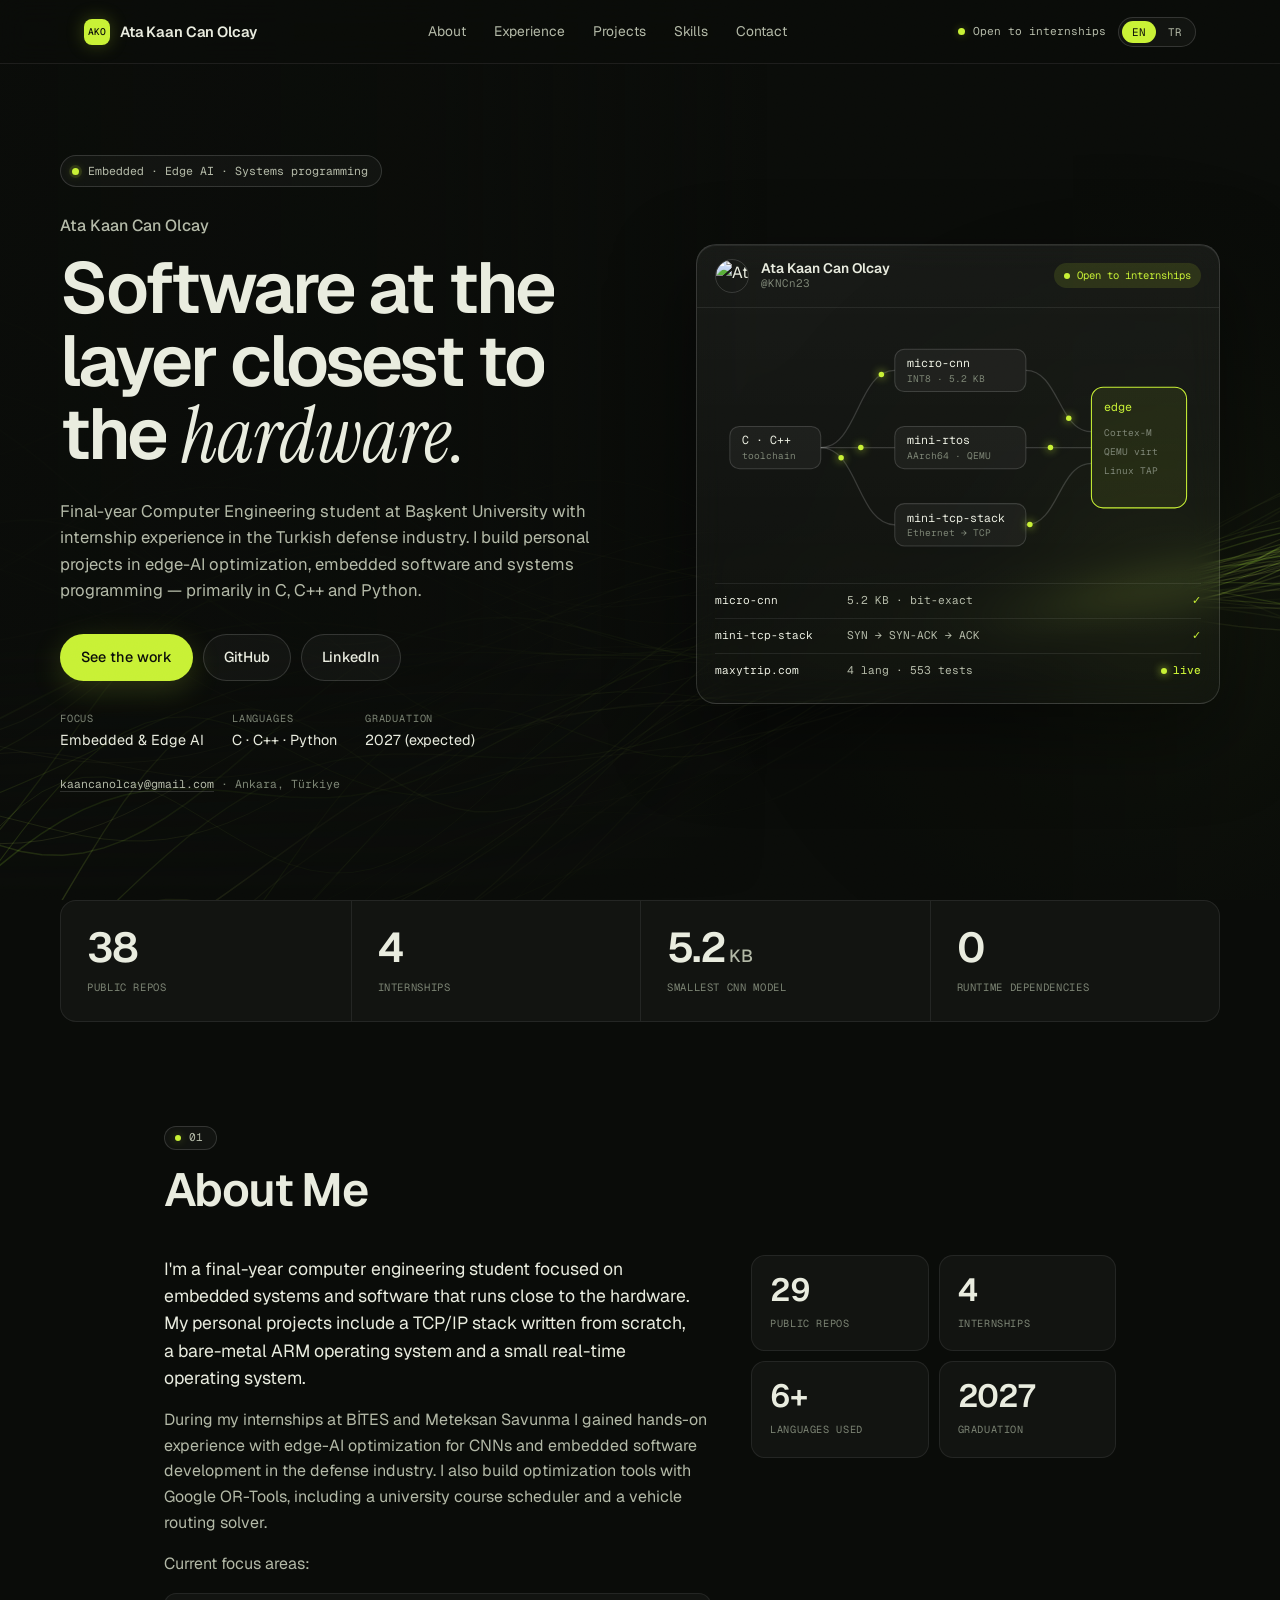
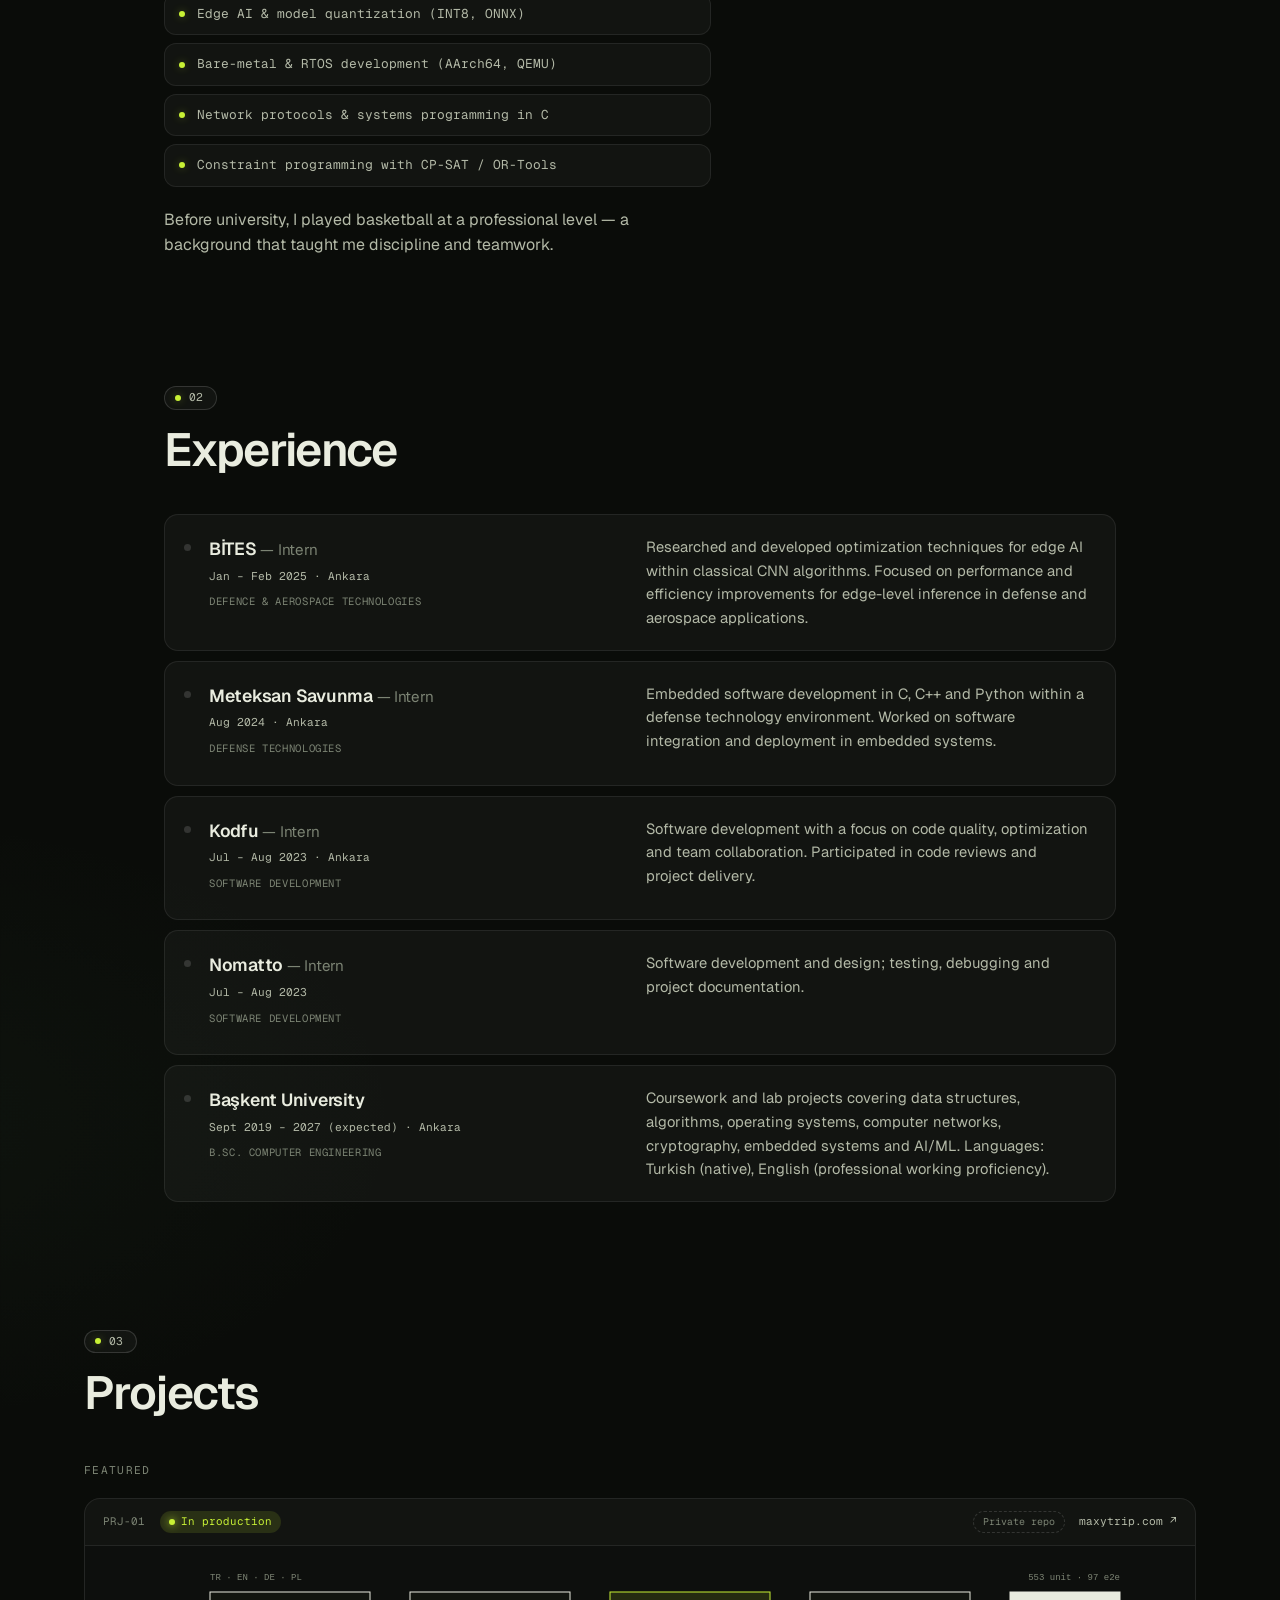
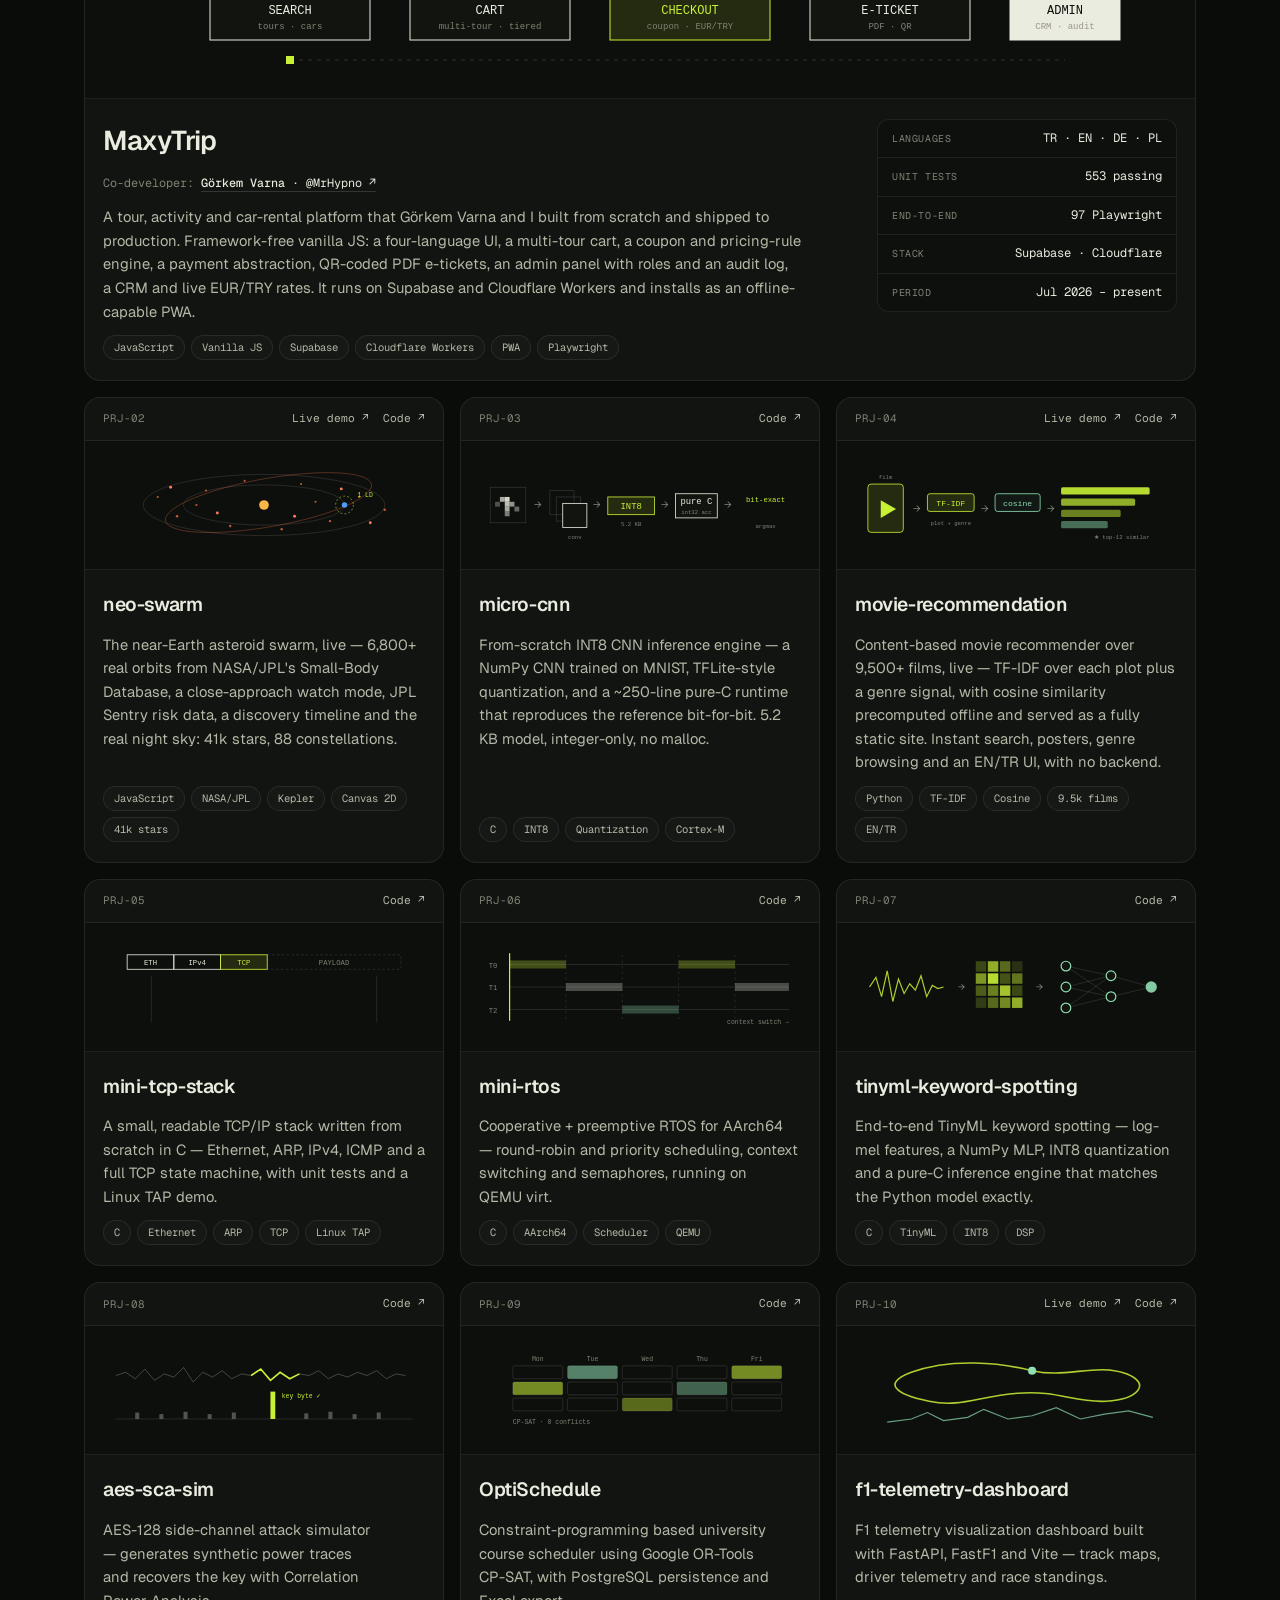
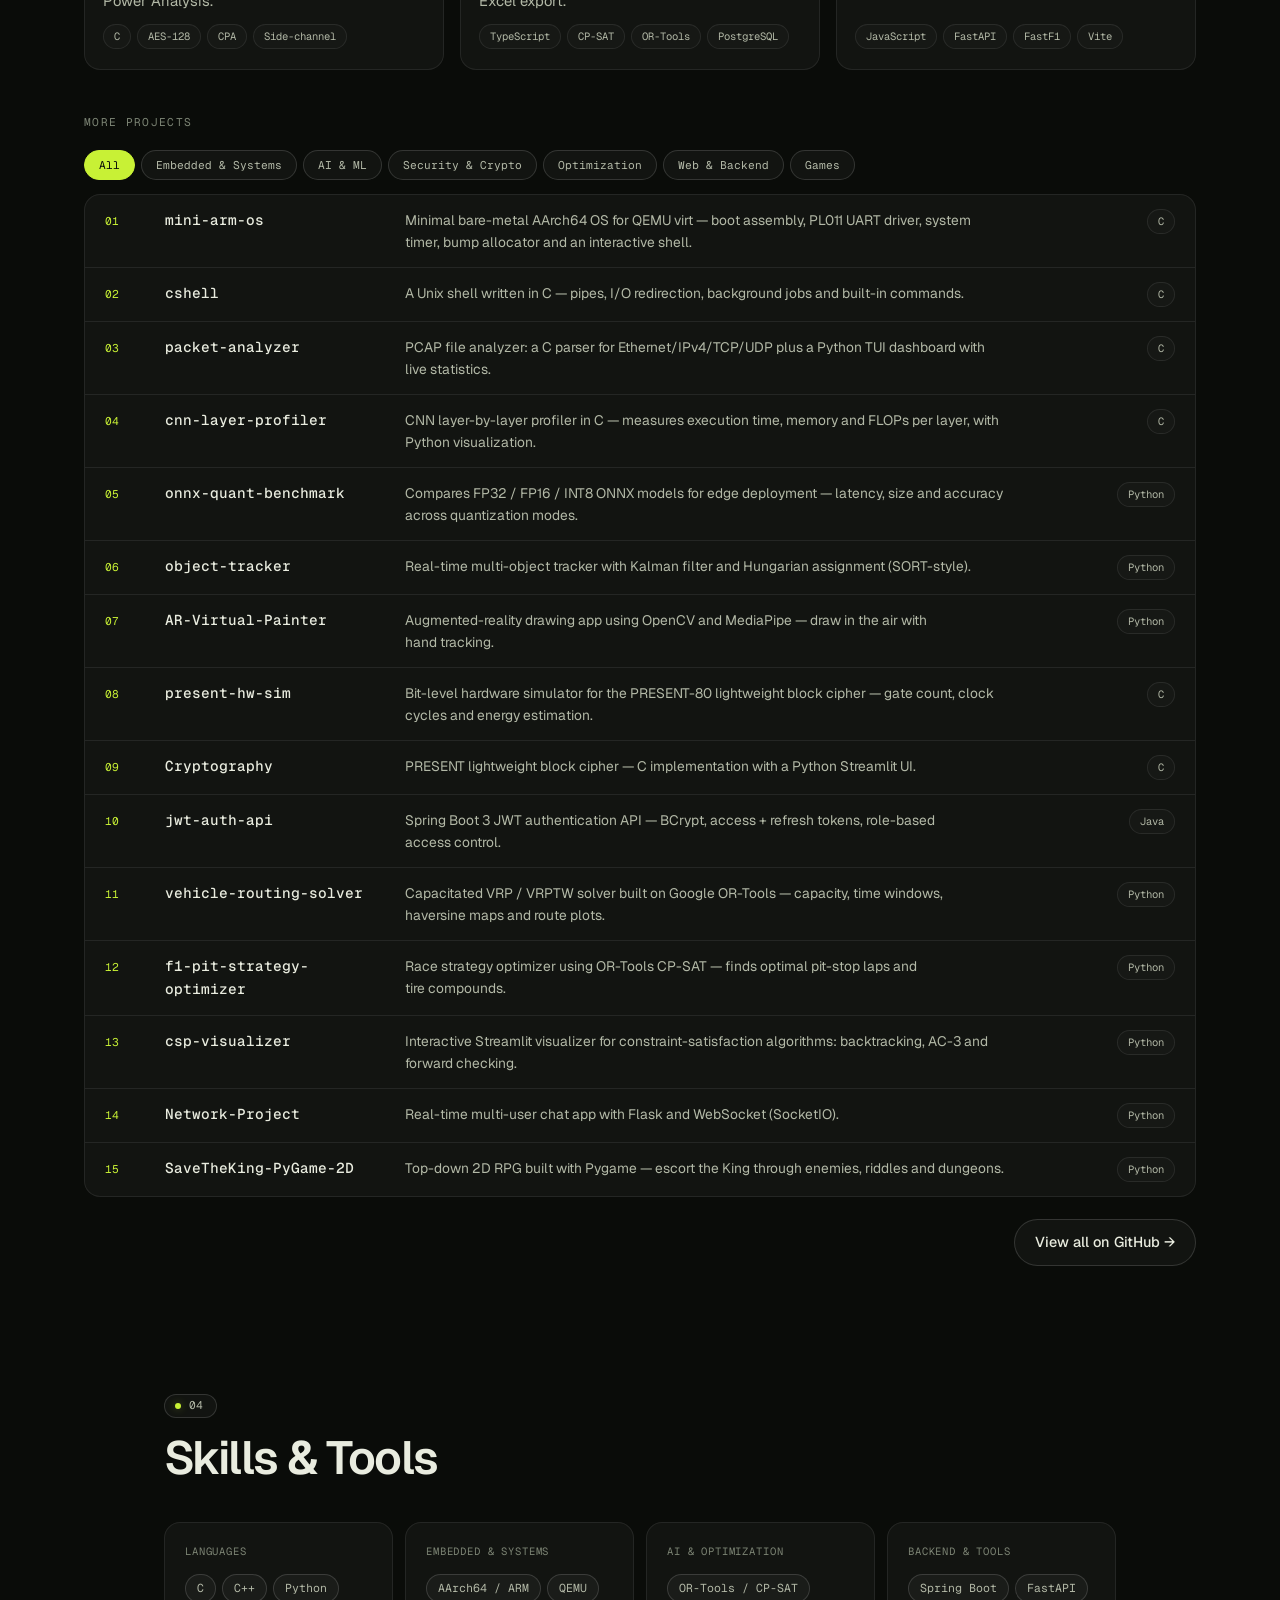
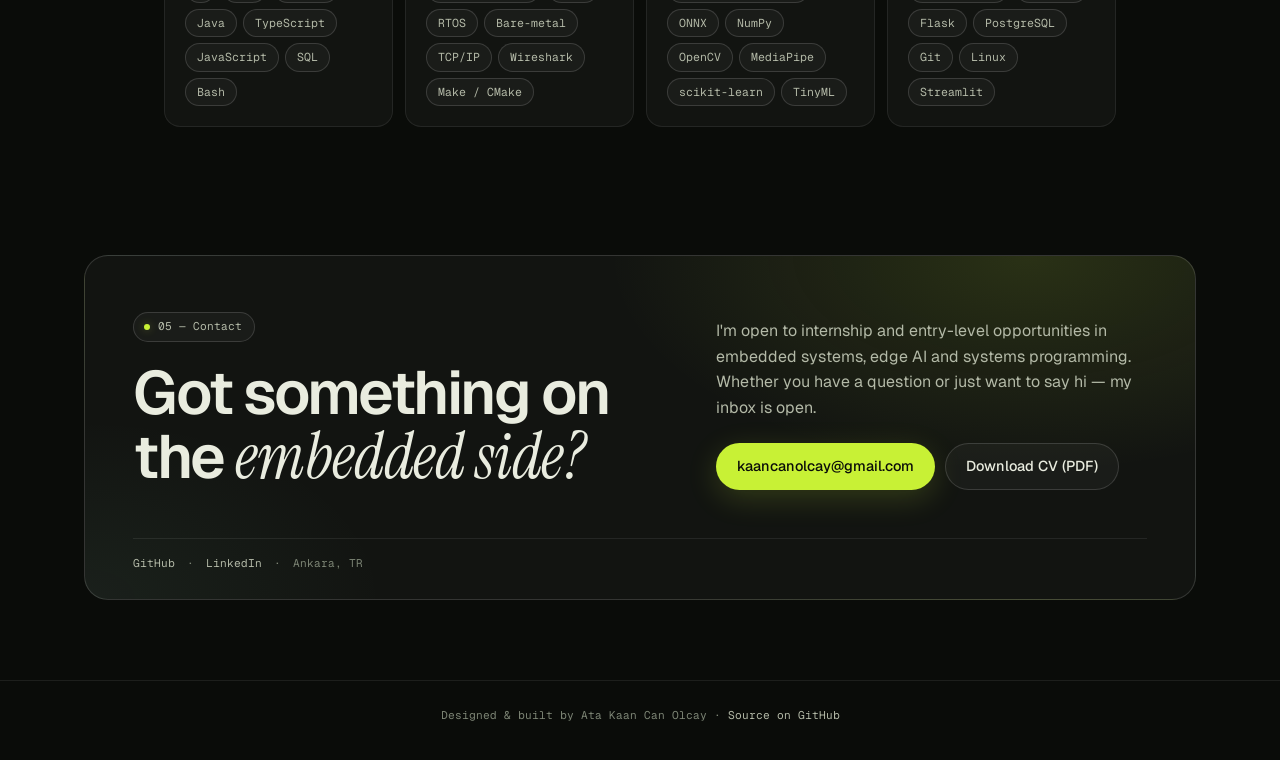
==== commit c58cb986: "Carry the light ribbons down the page and move them with scroll The ribbon canvas leaves the hero an" ====
--- a/index.html
+++ b/index.html
@@ -55,6 +55,8 @@
 </head>
 <body>
 
+  <canvas class="ribbons" id="ribbons" aria-hidden="true"></canvas>
+
   <div class="boot" id="boot" aria-hidden="true">
     <div class="boot-inner mono">
       <div class="boot-head"><span>AKO-2026</span><span>kncn23.github.io</span></div>
@@ -112,7 +114,6 @@
   </nav>
 
   <header class="hero" id="top">
-    <canvas class="ribbons" id="ribbons" aria-hidden="true"></canvas>
     <div class="hero-inner">
       <div class="hero-text">
         <p class="pill mono"><span class="pill-dot"></span><span data-i18n="hero.doc">Embedded · Edge AI · Systems programming</span></p>
--- a/assets/style.css
+++ b/assets/style.css
@@ -309,14 +309,18 @@
 /* ===== Hero ===== */
 .hero {
   position: relative;
+  z-index: 1;
   overflow: hidden;
   min-height: min(940px, 100vh);
   display: flex;
   align-items: center;
   padding: calc(var(--nav-h) + 72px) 24px 88px;
 }
+/* page-wide light ribbons, fixed behind everything. Past the hero, --mid
+   (set from scroll in motion.js) fades the strands out of the text column
+   and leaves them vivid only in the side margins. */
 .ribbons {
-  position: absolute;
+  position: fixed;
   inset: 0;
   width: 100%;
   height: 100%;
@@ -324,9 +328,18 @@
   pointer-events: none;
   opacity: 0;
   transition: opacity 1.8s ease;
-  -webkit-mask-image: linear-gradient(180deg, #000 70%, transparent);
-  mask-image: linear-gradient(180deg, #000 70%, transparent);
-}
+  -webkit-mask-image: linear-gradient(90deg, #000 0%, rgba(0, 0, 0, var(--mid, 1)) 24%, rgba(0, 0, 0, var(--mid, 1)) 76%, #000 100%);
+  mask-image: linear-gradient(90deg, #000 0%, rgba(0, 0, 0, var(--mid, 1)) 24%, rgba(0, 0, 0, var(--mid, 1)) 76%, #000 100%);
+}
+@media (max-width: 860px) {
+  /* on a phone the text runs edge to edge, so the strands dim evenly */
+  .ribbons {
+    -webkit-mask-image: linear-gradient(rgba(0, 0, 0, var(--mid, 1)), rgba(0, 0, 0, var(--mid, 1)));
+    mask-image: linear-gradient(rgba(0, 0, 0, var(--mid, 1)), rgba(0, 0, 0, var(--mid, 1)));
+  }
+}
+/* content stacks above the fixed ribbon layer */
+.metrics, main, .footer { position: relative; z-index: 1; }
 .ribbons.is-on { opacity: 1; }
 /* keeps the strands from running through the copy column */
 .hero::after {
@@ -336,6 +349,9 @@
   z-index: 0;
   pointer-events: none;
   background: linear-gradient(90deg, rgba(10, 12, 9, 0.94) 0%, rgba(10, 12, 9, 0.78) 34%, rgba(10, 12, 9, 0) 60%);
+  /* fades out at the bottom so there is no seam where the hero ends */
+  -webkit-mask-image: linear-gradient(180deg, #000 72%, transparent);
+  mask-image: linear-gradient(180deg, #000 72%, transparent);
 }
 @media (max-width: 900px) {
   .hero::after { background: linear-gradient(180deg, rgba(10, 12, 9, 0.2) 0%, rgba(10, 12, 9, 0.88) 46%, rgba(10, 12, 9, 0.6) 100%); }
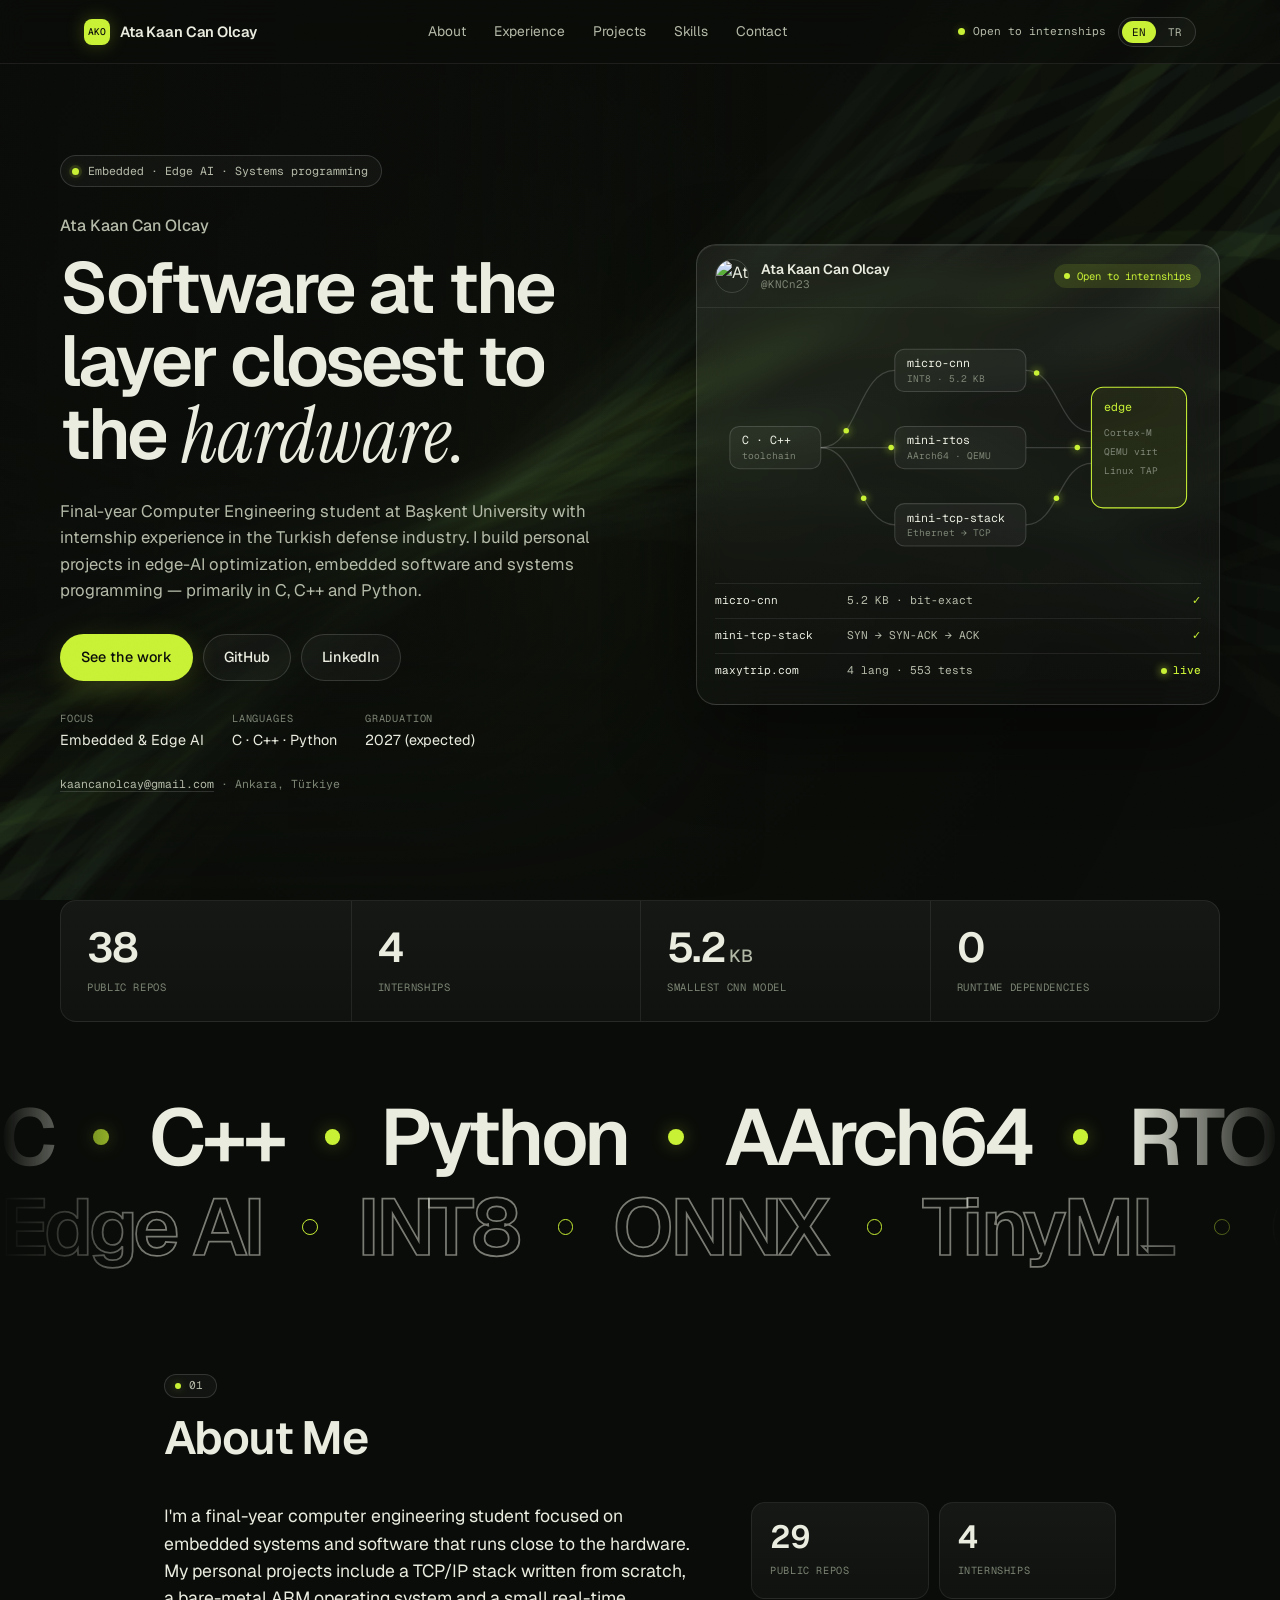
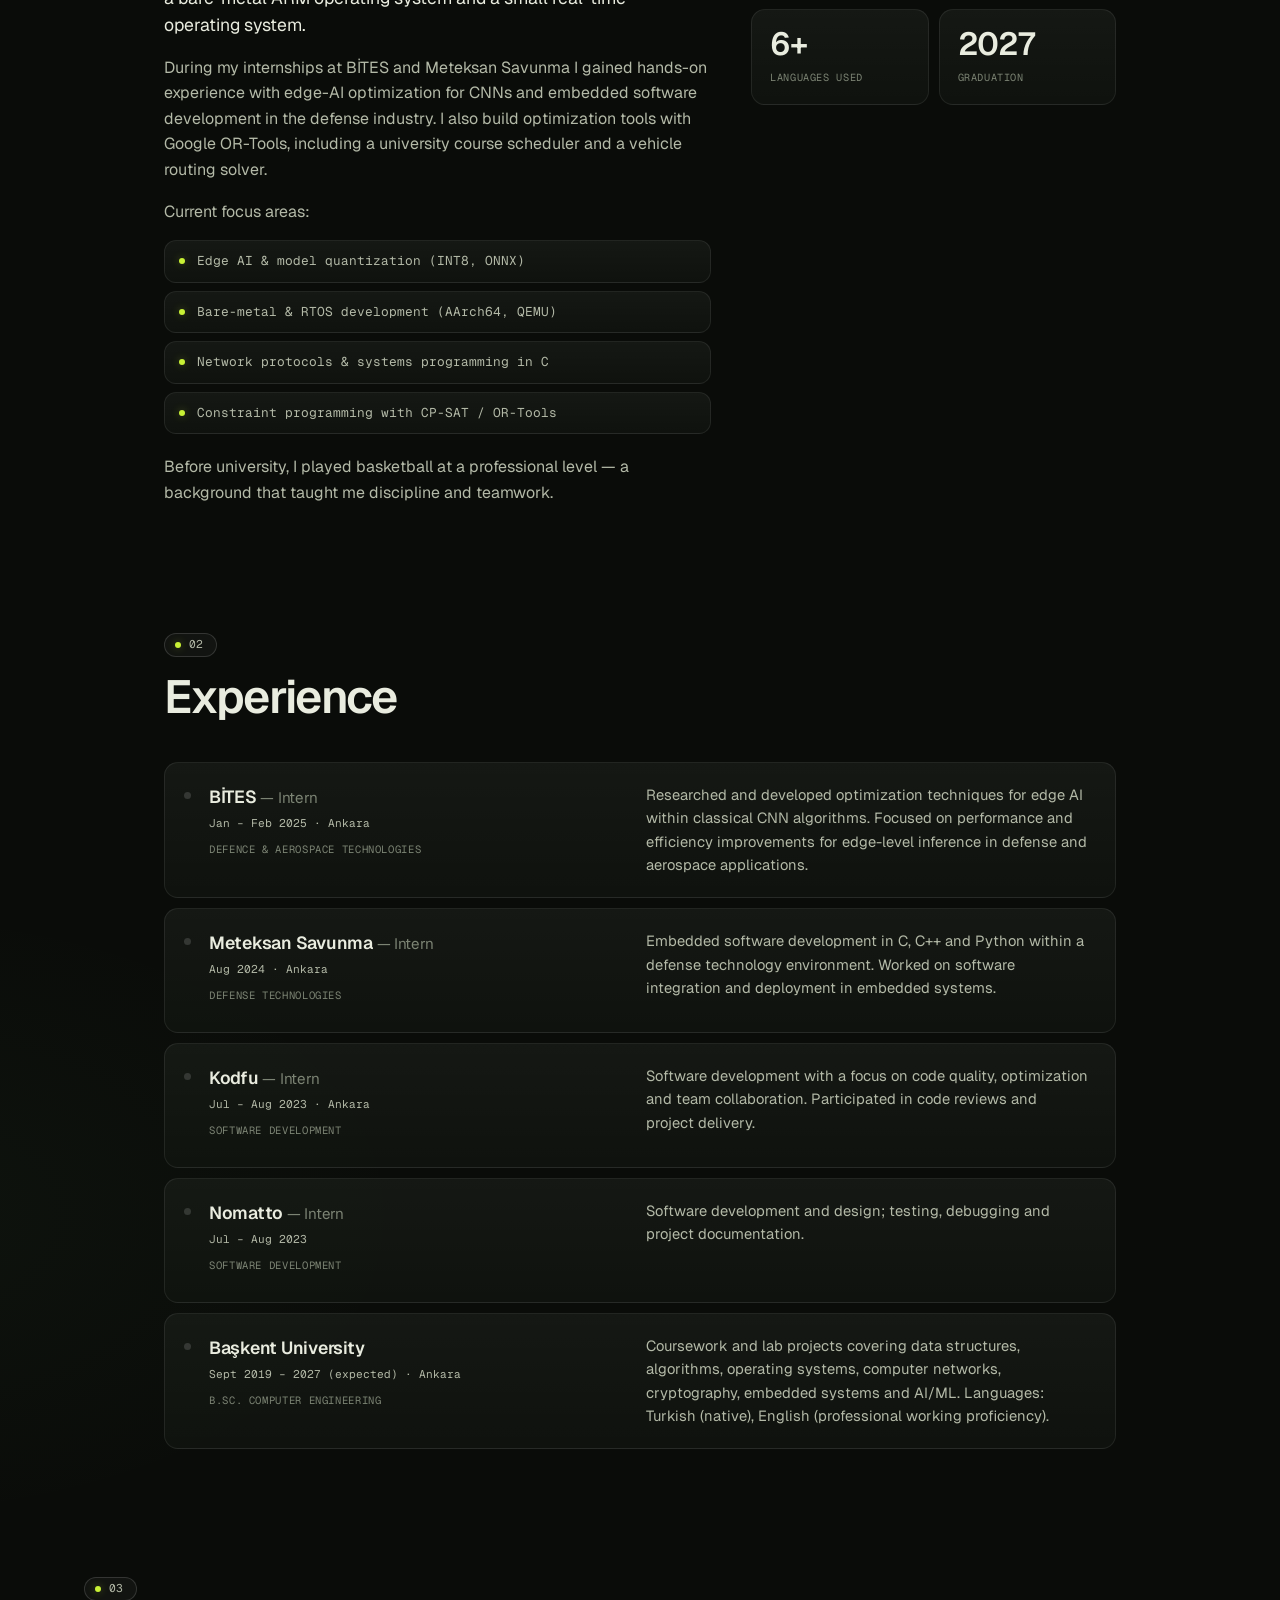
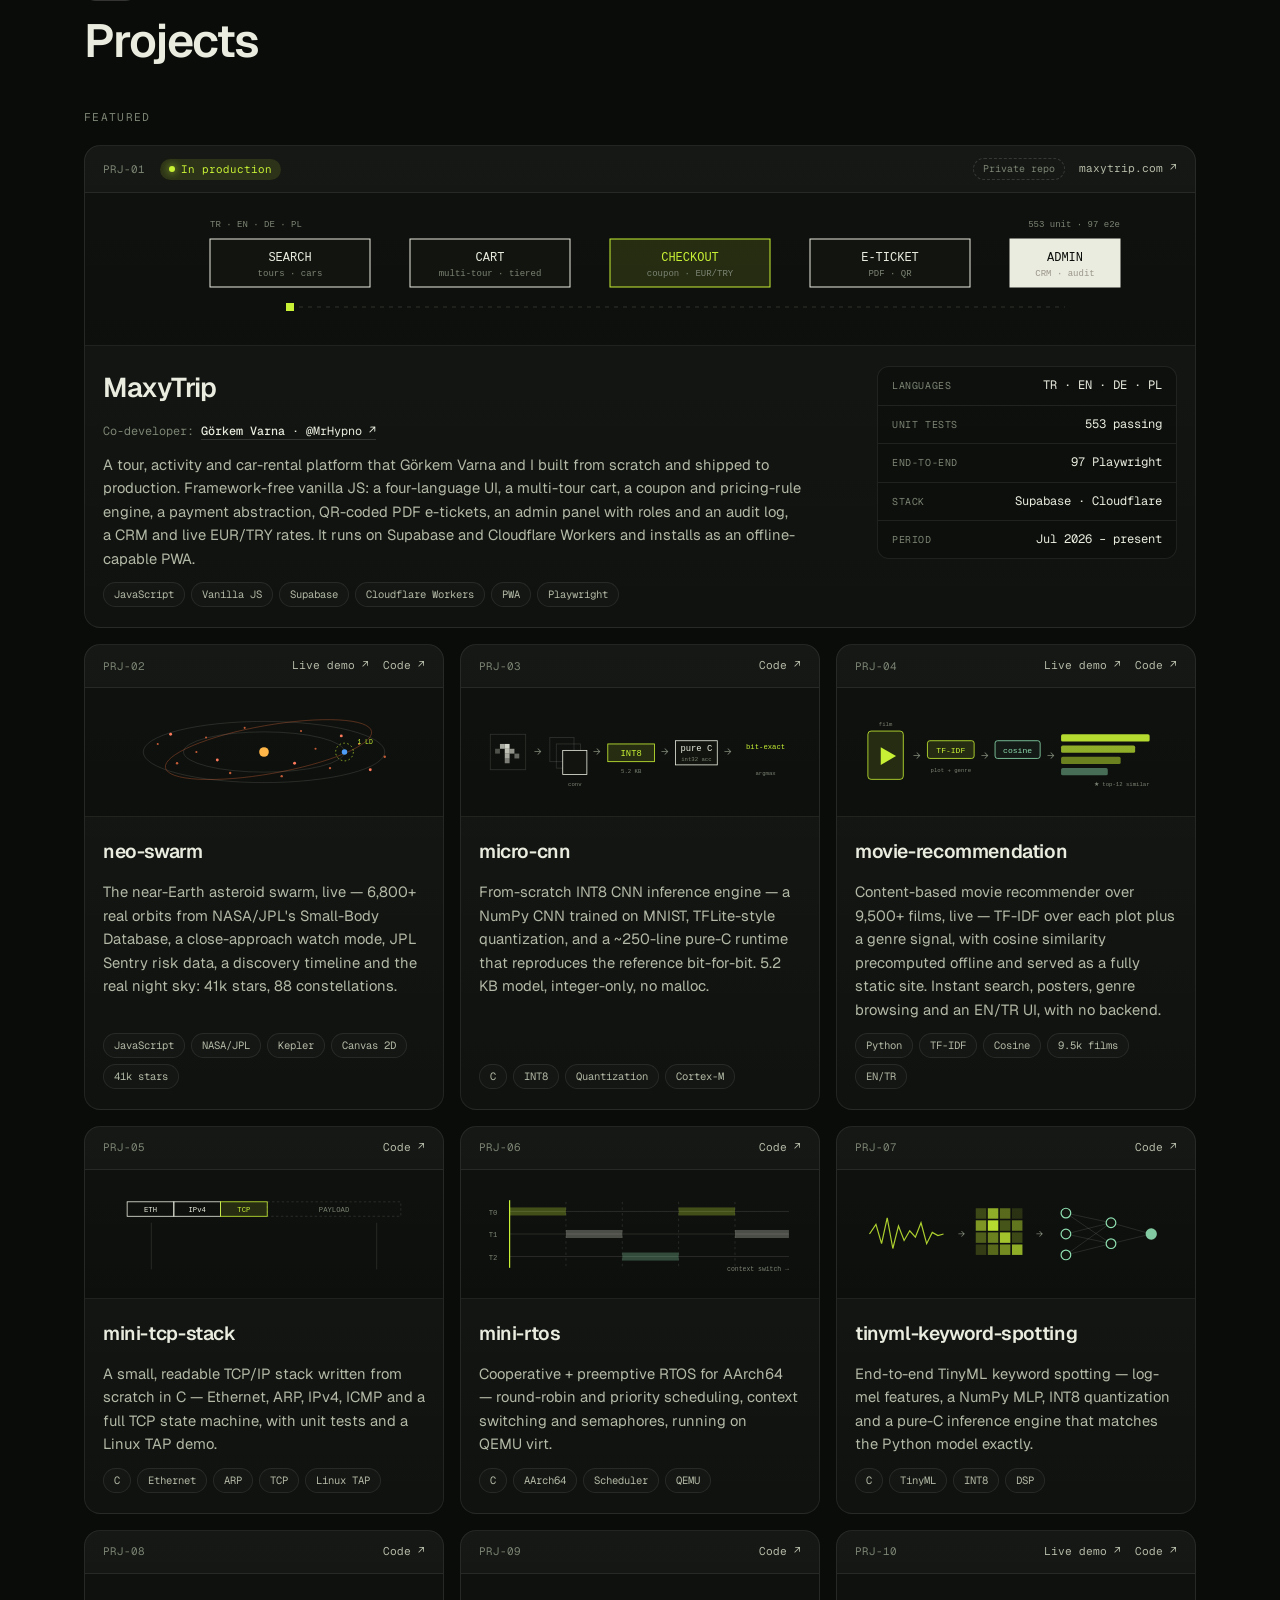
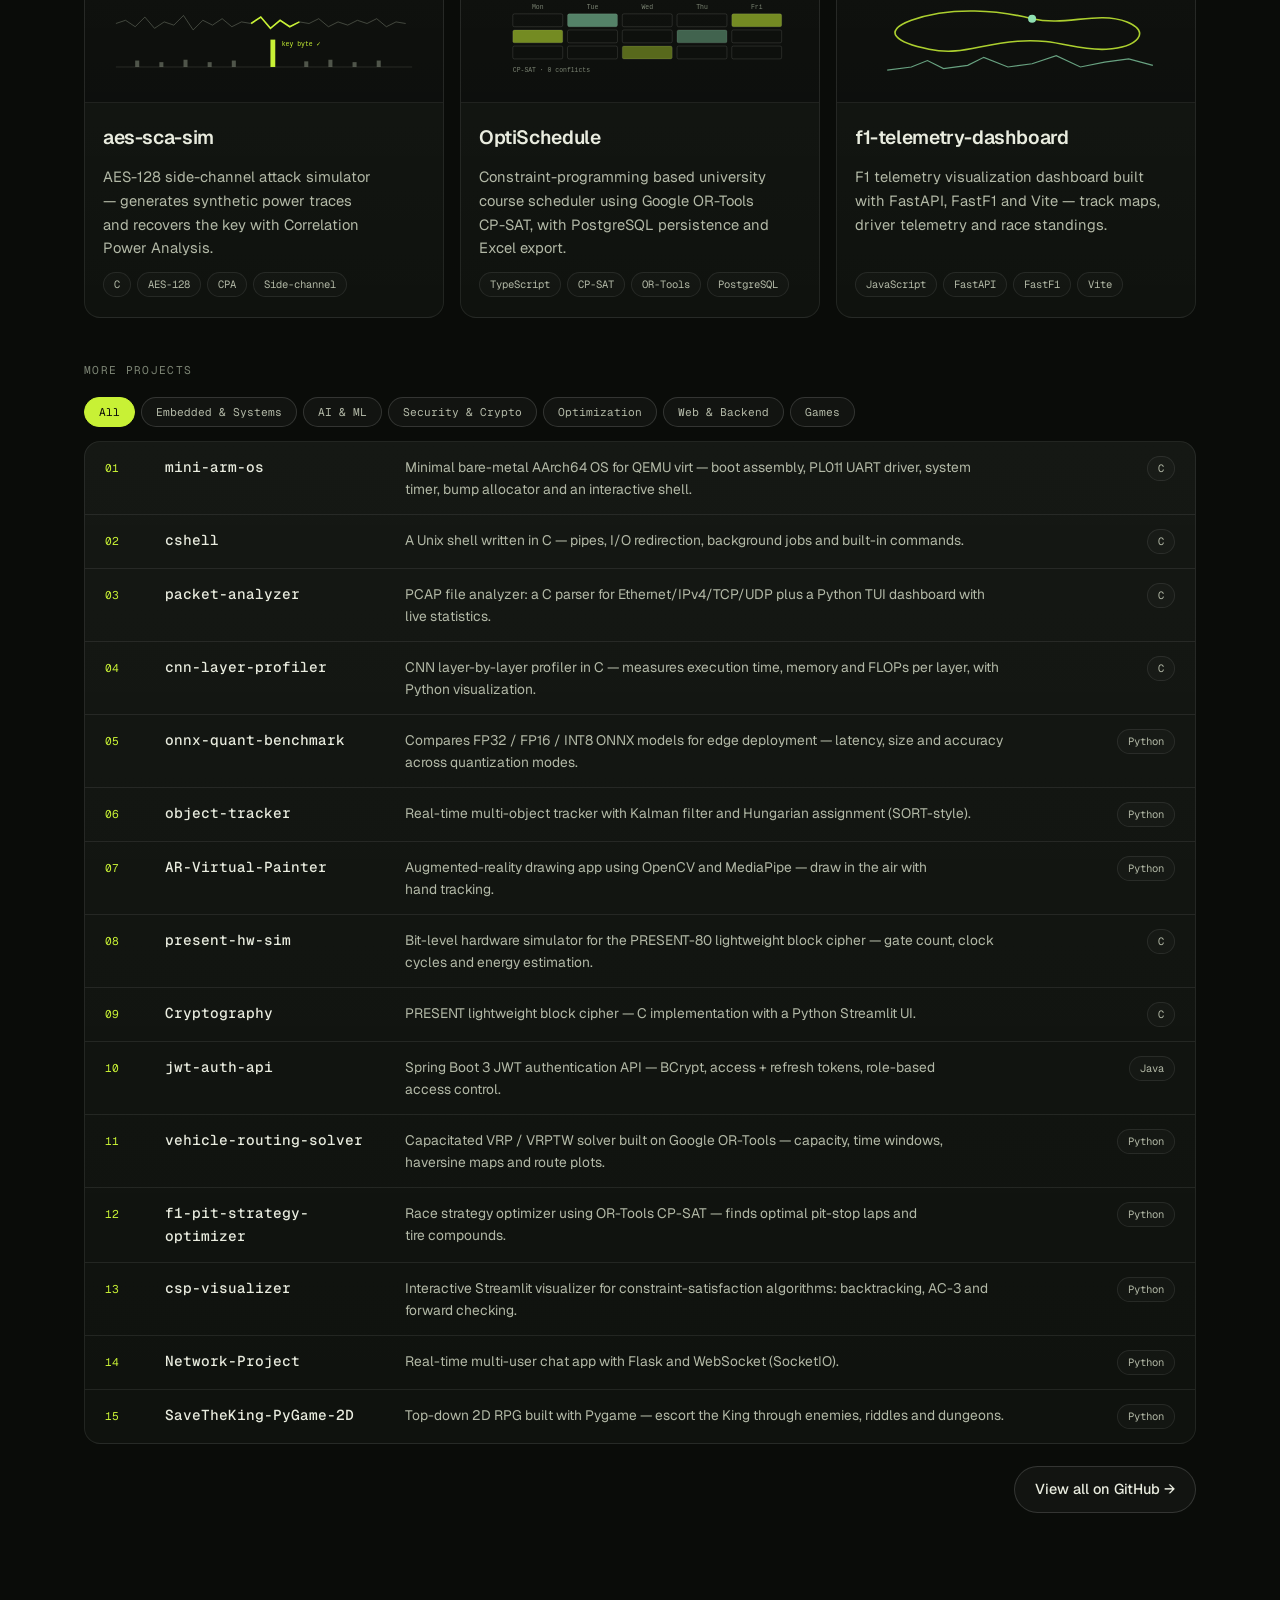
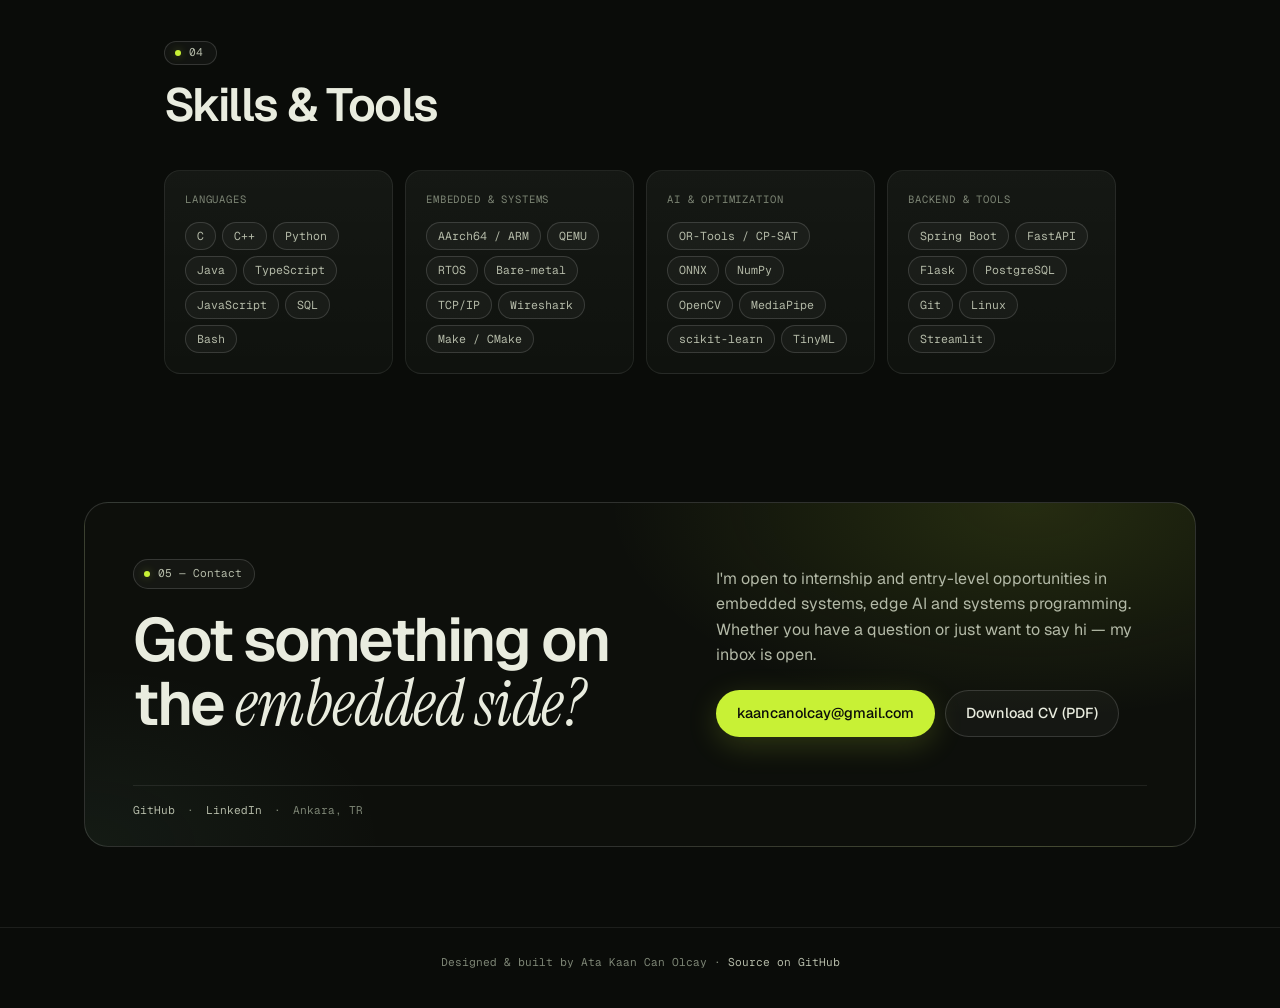
==== commit eed70661: "Add a GSAP + Lenis motion layer with React Bits effects GSAP 3.15 (ScrollTrigger, SplitText, Scrambl" ====
--- a/index.html
+++ b/index.html
@@ -43,6 +43,7 @@
   <link rel="preconnect" href="https://fonts.gstatic.com" crossorigin>
   <link href="https://fonts.googleapis.com/css2?family=Geist:wght@400;500;600;700&family=Geist+Mono:wght@400;500&family=Instrument+Serif:ital@0;1&display=swap" rel="stylesheet">
   <meta name="theme-color" content="#0a0c09">
+  <link rel="stylesheet" href="https://cdn.jsdelivr.net/npm/lenis@1.3.26/dist/lenis.css" integrity="sha384-gvLq/iOMNnPchdosgVym5huSVkKipHCQaqSw2Eg0V52Mzmlf169ZOsXcNc2cNu8x" crossorigin="anonymous">
   <link rel="stylesheet" href="assets/style.css">
   <script>
     (function () {
@@ -116,7 +117,7 @@
   <header class="hero" id="top">
     <div class="hero-inner">
       <div class="hero-text">
-        <p class="pill mono"><span class="pill-dot"></span><span data-i18n="hero.doc">Embedded · Edge AI · Systems programming</span></p>
+        <p class="pill mono"><span class="pill-dot"></span><span class="shiny" data-i18n="hero.doc">Embedded · Edge AI · Systems programming</span></p>
         <h1 class="hero-name">Ata Kaan Can Olcay</h1>
         <h2 class="hero-title" id="hero-title" data-i18n="hero.title">Software at the layer closest to the <em>hardware.</em></h2>
         <p class="hero-desc" data-i18n="hero.desc">
@@ -145,42 +146,44 @@
         </div>
         <p class="hero-loc mono"><a href="mailto:kaancanolcay@gmail.com">kaancanolcay@gmail.com</a> · Ankara, <span data-i18n="hero.country">Türkiye</span></p>
       </div>
-      <div class="hero-panel">
-        <div class="hp-head">
-          <img class="hp-avatar" src="https://avatars.githubusercontent.com/u/71110056?v=4" alt="Ata Kaan Can Olcay" width="34" height="34">
-          <div class="hp-id"><b>Ata Kaan Can Olcay</b><span class="mono">@KNCn23</span></div>
-          <span class="hp-status mono" data-i18n="spec.v4">Open to internships</span>
-        </div>
-        <div class="hp-graph">
-          <svg class="hero-graph" viewBox="0 0 460 230" role="img" aria-label="Stack graph: C and C++ feeding micro-cnn, mini-rtos and mini-tcp-stack, all running on edge targets">
-              <g class="g-edges">
-                <path id="ge1" d="M100,115 C135,115 135,42 170,42"/>
-                <path id="ge2" d="M100,115 L170,115"/>
-                <path id="ge3" d="M100,115 C135,115 135,188 170,188"/>
-                <path id="ge4" d="M294,42 C325,42 325,100 356,100"/>
-                <path id="ge5" d="M294,115 L356,115"/>
-                <path id="ge6" d="M294,188 C325,188 325,130 356,130"/>
-              </g>
-              <g class="g-pulses">
-                <circle r="2.6"><animateMotion dur="2.4s" begin="0s" repeatCount="indefinite"><mpath href="#ge1"/></animateMotion></circle>
-                <circle r="2.6"><animateMotion dur="2.4s" begin="0.8s" repeatCount="indefinite"><mpath href="#ge2"/></animateMotion></circle>
-                <circle r="2.6"><animateMotion dur="2.4s" begin="1.6s" repeatCount="indefinite"><mpath href="#ge3"/></animateMotion></circle>
-                <circle r="2.6"><animateMotion dur="2.4s" begin="0.4s" repeatCount="indefinite"><mpath href="#ge4"/></animateMotion></circle>
-                <circle r="2.6"><animateMotion dur="2.4s" begin="1.2s" repeatCount="indefinite"><mpath href="#ge5"/></animateMotion></circle>
-                <circle r="2.6"><animateMotion dur="2.4s" begin="2s" repeatCount="indefinite"><mpath href="#ge6"/></animateMotion></circle>
-              </g>
-              <g class="g-node"><rect x="14" y="95" width="86" height="40" rx="9"/><text x="26" y="112">C · C++</text><text class="g-sub" x="26" y="126">toolchain</text></g>
-              <g class="g-node"><rect x="170" y="22" width="124" height="40" rx="9"/><text x="182" y="39">micro-cnn</text><text class="g-sub" x="182" y="53">INT8 · 5.2 KB</text></g>
-              <g class="g-node"><rect x="170" y="95" width="124" height="40" rx="9"/><text x="182" y="112">mini-rtos</text><text class="g-sub" x="182" y="126">AArch64 · QEMU</text></g>
-              <g class="g-node"><rect x="170" y="168" width="124" height="40" rx="9"/><text x="182" y="185">mini-tcp-stack</text><text class="g-sub" x="182" y="199">Ethernet → TCP</text></g>
-              <g class="g-node g-hot"><rect x="356" y="58" width="90" height="114" rx="11"/><text x="368" y="80">edge</text><text class="g-sub" x="368" y="104">Cortex-M</text><text class="g-sub" x="368" y="122">QEMU virt</text><text class="g-sub" x="368" y="140">Linux TAP</text></g>
-            </svg>
-        </div>
-        <ul class="hp-log mono">
-          <li><span>micro-cnn</span><span>5.2 KB · bit-exact</span><b>✓</b></li>
-          <li><span>mini-tcp-stack</span><span>SYN → SYN-ACK → ACK</span><b>✓</b></li>
-          <li><span>maxytrip.com</span><span>4 lang · 553 tests</span><b class="hp-live">live</b></li>
-        </ul>
+      <div class="hero-panel-wrap">
+        <div class="hero-panel">
+          <div class="hp-head">
+            <img class="hp-avatar" src="https://avatars.githubusercontent.com/u/71110056?v=4" alt="Ata Kaan Can Olcay" width="34" height="34">
+            <div class="hp-id"><b>Ata Kaan Can Olcay</b><span class="mono">@KNCn23</span></div>
+            <span class="hp-status mono" data-i18n="spec.v4">Open to internships</span>
+          </div>
+          <div class="hp-graph">
+            <svg class="hero-graph" viewBox="0 0 460 230" role="img" aria-label="Stack graph: C and C++ feeding micro-cnn, mini-rtos and mini-tcp-stack, all running on edge targets">
+                <g class="g-edges">
+                  <path id="ge1" d="M100,115 C135,115 135,42 170,42"/>
+                  <path id="ge2" d="M100,115 L170,115"/>
+                  <path id="ge3" d="M100,115 C135,115 135,188 170,188"/>
+                  <path id="ge4" d="M294,42 C325,42 325,100 356,100"/>
+                  <path id="ge5" d="M294,115 L356,115"/>
+                  <path id="ge6" d="M294,188 C325,188 325,130 356,130"/>
+                </g>
+                <g class="g-pulses">
+                  <circle r="2.6"><animateMotion dur="2.4s" begin="0s" repeatCount="indefinite"><mpath href="#ge1"/></animateMotion></circle>
+                  <circle r="2.6"><animateMotion dur="2.4s" begin="0.8s" repeatCount="indefinite"><mpath href="#ge2"/></animateMotion></circle>
+                  <circle r="2.6"><animateMotion dur="2.4s" begin="1.6s" repeatCount="indefinite"><mpath href="#ge3"/></animateMotion></circle>
+                  <circle r="2.6"><animateMotion dur="2.4s" begin="0.4s" repeatCount="indefinite"><mpath href="#ge4"/></animateMotion></circle>
+                  <circle r="2.6"><animateMotion dur="2.4s" begin="1.2s" repeatCount="indefinite"><mpath href="#ge5"/></animateMotion></circle>
+                  <circle r="2.6"><animateMotion dur="2.4s" begin="2s" repeatCount="indefinite"><mpath href="#ge6"/></animateMotion></circle>
+                </g>
+                <g class="g-node"><rect x="14" y="95" width="86" height="40" rx="9"/><text x="26" y="112">C · C++</text><text class="g-sub" x="26" y="126">toolchain</text></g>
+                <g class="g-node"><rect x="170" y="22" width="124" height="40" rx="9"/><text x="182" y="39">micro-cnn</text><text class="g-sub" x="182" y="53">INT8 · 5.2 KB</text></g>
+                <g class="g-node"><rect x="170" y="95" width="124" height="40" rx="9"/><text x="182" y="112">mini-rtos</text><text class="g-sub" x="182" y="126">AArch64 · QEMU</text></g>
+                <g class="g-node"><rect x="170" y="168" width="124" height="40" rx="9"/><text x="182" y="185">mini-tcp-stack</text><text class="g-sub" x="182" y="199">Ethernet → TCP</text></g>
+                <g class="g-node g-hot"><rect x="356" y="58" width="90" height="114" rx="11"/><text x="368" y="80">edge</text><text class="g-sub" x="368" y="104">Cortex-M</text><text class="g-sub" x="368" y="122">QEMU virt</text><text class="g-sub" x="368" y="140">Linux TAP</text></g>
+              </svg>
+          </div>
+          <ul class="hp-log mono">
+            <li><span>micro-cnn</span><span>5.2 KB · bit-exact</span><b>✓</b></li>
+            <li><span>mini-tcp-stack</span><span>SYN → SYN-ACK → ACK</span><b>✓</b></li>
+            <li><span>maxytrip.com</span><span>4 lang · 553 tests</span><b class="hp-live">live</b></li>
+          </ul>
+        </div>
       </div>
     </div>
   </header>
@@ -203,6 +206,15 @@
         <span class="metric-num"><span class="count" data-from="24" data-to="0">0</span></span>
         <span class="metric-label" data-i18n="metric.deps">Runtime dependencies</span>
       </div>
+    </div>
+  </div>
+
+  <div class="velocity" aria-hidden="true">
+    <div class="v-row" data-dir="1" data-speed="55">
+      <div class="v-track"><span class="v-copy">C<i></i>C++<i></i>Python<i></i>AArch64<i></i>RTOS<i></i>Bare-metal<i></i>TCP/IP<i></i>QEMU<i></i></span></div>
+    </div>
+    <div class="v-row v-outline" data-dir="-1" data-speed="55">
+      <div class="v-track"><span class="v-copy">Edge AI<i></i>INT8<i></i>ONNX<i></i>TinyML<i></i>CP-SAT<i></i>OR-Tools<i></i>OpenCV<i></i>Linux<i></i></span></div>
     </div>
   </div>
 
@@ -398,7 +410,13 @@
     <p><span data-i18n="footer.built">Designed &amp; built by</span> Ata Kaan Can Olcay · <a href="https://github.com/KNCn23/KNCn23.github.io" target="_blank" rel="noopener" data-i18n="footer.src">Source on GitHub</a></p>
   </footer>
 
+  <script src="https://cdn.jsdelivr.net/npm/gsap@3.15.0/dist/gsap.min.js" integrity="sha384-XmJ9SoHtVOHoQUcKvFAzVXwdkKo1Ie3bhmSoIAkcdsHGaIrVJIkmozyq0FJeb/Ly" crossorigin="anonymous"></script>
+  <script src="https://cdn.jsdelivr.net/npm/gsap@3.15.0/dist/ScrollTrigger.min.js" integrity="sha384-wl5TeDVvOWt30Pbf8aSo2ZrzsOjddu3avOBvHe+p+OhJt9gP6w9YXmDkN5DK2/dF" crossorigin="anonymous"></script>
+  <script src="https://cdn.jsdelivr.net/npm/gsap@3.15.0/dist/SplitText.min.js" integrity="sha384-SWJ0lLVRoipvHh59xj0pL7uC7Ih51F+5smaFtrG+2nr+TlDZU5SYJHmxfolbeNTr" crossorigin="anonymous"></script>
+  <script src="https://cdn.jsdelivr.net/npm/gsap@3.15.0/dist/ScrambleTextPlugin.min.js" integrity="sha384-QQ7Drnaxr6AM+cySvZNVNIFsvXLGtDLoS5tlUIt2XvIwnqtBtuD7A2KwqlSAWMi1" crossorigin="anonymous"></script>
+  <script src="https://cdn.jsdelivr.net/npm/lenis@1.3.26/dist/lenis.min.js" integrity="sha384-jqpi9VmOdhyLoLURgjCn7EpnG9BbnHW57ibIZoeaIU+erWDH3k8fQQg0xH2ySjnw" crossorigin="anonymous"></script>
   <script src="assets/script.js"></script>
   <script src="assets/motion.js"></script>
+  <script src="assets/fx.js"></script>
 </body>
 </html>
--- a/assets/style.css
+++ b/assets/style.css
@@ -7,6 +7,9 @@
   --bg-2: #12150f;
   --glass: rgba(255, 255, 255, 0.035);
   --glass-2: rgba(255, 255, 255, 0.065);
+  /* cards sit on this so the light layer reads as a glow behind them */
+  --card: linear-gradient(180deg, rgba(255, 255, 255, 0.035), rgba(255, 255, 255, 0.012)), rgba(14, 17, 12, 0.84);
+  --card-hover: linear-gradient(180deg, rgba(255, 255, 255, 0.065), rgba(255, 255, 255, 0.03)), rgba(14, 17, 12, 0.88);
   --line: rgba(255, 255, 255, 0.08);
   --line-2: rgba(255, 255, 255, 0.14);
   --text: #e9ecdf;
@@ -316,9 +319,9 @@
   align-items: center;
   padding: calc(var(--nav-h) + 72px) 24px 88px;
 }
-/* page-wide light ribbons, fixed behind everything. Past the hero, --mid
-   (set from scroll in motion.js) fades the strands out of the text column
-   and leaves them vivid only in the side margins. */
+/* page-wide light ribbons, fixed behind everything so they follow the
+   reader. motion.js defocuses them past the hero; --mid (also set there)
+   eases them back a little behind the text column. */
 .ribbons {
   position: fixed;
   inset: 0;
@@ -518,7 +521,7 @@
   grid-template-columns: repeat(4, minmax(0, 1fr));
   border: 1px solid var(--line);
   border-radius: var(--radius);
-  background: var(--glass);
+  background: var(--card);
   overflow: hidden;
 }
 .metric { padding: 26px 26px; border-left: 1px solid var(--line); }
@@ -641,7 +644,7 @@
 /* glass surface shared by cards */
 .f-card, .stat-card, .gh-panel, .skill-group, .t-card, .project-grid, .contact-panel {
   border: 1px solid var(--line);
-  background: var(--glass);
+  background: var(--card);
 }
 
 /* cursor-following glow (positions come from motion.js) */
@@ -682,7 +685,7 @@
   padding: 10px 14px 10px 32px;
   border: 1px solid var(--line);
   border-radius: 12px;
-  background: var(--glass);
+  background: var(--card);
   font-size: 0.8rem;
   color: var(--body);
 }
@@ -804,7 +807,7 @@
   align-items: start;
   transition: border-color 0.2s, background 0.2s;
 }
-.t-card:hover { border-color: var(--line-2); background: var(--glass-2); }
+.t-card:hover { border-color: var(--line-2); background: var(--card-hover); }
 .t-head { display: flex; flex-direction: column; gap: 4px; grid-column: 1; }
 .t-head h3 { font-size: 1.1rem; font-weight: 600; letter-spacing: -0.015em; }
 .t-role { color: var(--muted); font-weight: 400; font-size: 0.95rem; }
@@ -1043,7 +1046,7 @@
   background:
     radial-gradient(700px 360px at 85% 0%, rgba(200, 241, 53, 0.13), transparent 60%),
     radial-gradient(500px 300px at 0% 100%, rgba(143, 224, 178, 0.06), transparent 60%),
-    var(--glass);
+    rgba(14, 17, 12, 0.86);
   border-color: var(--line-2);
 }
 .contact-head {
@@ -1292,6 +1295,138 @@
 .motion :is(.f-status, .pill-dot, .hp-status, .nav-status)::before,
 .motion .pill-dot { animation: blink 2s ease-in-out infinite; }
 @keyframes blink { 50% { opacity: 0.35; } }
+
+/* ===== GSAP + Lenis layer (assets/fx.js) =====
+   When GSAP runs it owns these elements' motion, so CSS transitions and
+   CSS-held hidden states step aside instead of fighting its inline styles.
+   Without the layer, the rules above still reveal everything. */
+.gsap-on .reveal,
+.gsap-on .reveal.visible { opacity: 1; transform: none; transition: none; }
+.gsap-on .reveal :is(.f-card, .p-card, .t-item, .stat-card, .skill-group, .about-list li),
+.gsap-on .reveal.visible :is(.f-card, .p-card, .t-item, .stat-card, .skill-group, .about-list li) {
+  opacity: 1;
+  transform: none;
+  transition: background-color 0.18s ease, border-color 0.25s ease;
+}
+.gsap-on .reveal .section-title,
+.gsap-on .reveal.visible .section-title { opacity: 1; transform: none; transition: none; }
+.gsap-on .hero-text .pill,
+.gsap-on .hero-name,
+.gsap-on .hero-desc,
+.gsap-on .hero-cta,
+.gsap-on .hero-spec,
+.gsap-on .hero-loc { transition: none; }
+.gsap-on .hero-panel { opacity: 1; transform: none; filter: none; transition: none; }
+
+/* SplitText word masks: room for descenders and the italic overhang */
+.sw-mask, .tw-mask { padding: 0 0.08em 0.14em 0; margin: 0 -0.08em -0.14em 0; }
+
+/* nav slides away while reading down, returns on the way up */
+.nav { transition: transform 0.5s cubic-bezier(0.2, 0.75, 0.15, 1); }
+.nav.nav-hidden { transform: translateY(-100%); }
+
+/* experience: a scrubbed progress line through the dots */
+.gsap-on .timeline::before {
+  content: "";
+  display: block;
+  position: absolute;
+  left: 23px; top: 30px; bottom: 30px;
+  width: 1px;
+  z-index: 1;
+  background: var(--line-2);
+}
+.gsap-on .t-fill {
+  display: block;
+  position: absolute;
+  left: 23px; top: 30px; bottom: 30px;
+  width: 1px;
+  height: auto;
+  z-index: 1;
+  background: linear-gradient(180deg, var(--lime), var(--mint));
+  box-shadow: 0 0 10px var(--lime-glow);
+  transform-origin: top center;
+  pointer-events: none;
+}
+
+/* TiltedCard — hero panel on a perspective parent, with a moving glare.
+   Adapted from React Bits (reactbits.dev) — © David Haz, MIT + Commons Clause */
+.hero-panel-wrap { perspective: 1100px; }
+.hero-panel { transform-style: preserve-3d; will-change: transform; }
+.hp-glare {
+  position: absolute;
+  inset: 0;
+  z-index: 5;
+  border-radius: inherit;
+  pointer-events: none;
+  mix-blend-mode: screen;
+  background: radial-gradient(
+    farthest-corner circle at var(--gx, 50%) var(--gy, 50%),
+    rgba(200, 241, 53, calc(var(--glare, 0) * 0.3)) 0%,
+    rgba(200, 241, 53, calc(var(--glare, 0) * 0.12)) 22%,
+    rgba(200, 241, 53, 0) 55%
+  );
+}
+
+/* Magnet — the wrapper is measured, the button moves */
+.magnet { display: inline-flex; position: relative; }
+.magnet > .btn { will-change: transform; }
+
+/* ScrollVelocity — two rows of the stack drifting in opposite directions.
+   Adapted from React Bits (reactbits.dev) — © David Haz, MIT + Commons Clause */
+.velocity {
+  position: relative;
+  z-index: 1;
+  display: flex;
+  flex-direction: column;
+  gap: 4px;
+  padding: 72px 0 0;
+  overflow: hidden;
+  -webkit-mask-image: linear-gradient(to right, transparent, #000 12%, #000 88%, transparent);
+  mask-image: linear-gradient(to right, transparent, #000 12%, #000 88%, transparent);
+}
+.v-row { overflow: hidden; }
+.v-track { display: flex; width: max-content; will-change: transform; }
+.v-copy {
+  display: inline-flex;
+  align-items: center;
+  flex-shrink: 0;
+  white-space: nowrap;
+  font-size: clamp(2.2rem, 6.2vw, 5.4rem);
+  font-weight: 600;
+  line-height: 1.08;
+  letter-spacing: -0.045em;
+  color: var(--text);
+}
+.v-copy i {
+  display: inline-block;
+  flex-shrink: 0;
+  width: 0.2em;
+  height: 0.2em;
+  margin: 0 0.5em;
+  border-radius: 50%;
+  background: var(--lime);
+  box-shadow: 0 0 18px var(--lime-glow);
+}
+.v-outline .v-copy {
+  color: transparent;
+  -webkit-text-stroke: max(1px, 0.022em) rgba(233, 236, 223, 0.5);
+}
+.v-outline .v-copy i { background: transparent; border: 1px solid var(--lime); box-shadow: none; }
+
+/* ShinyText — a light sweep across the hero pill.
+   Adapted from React Bits (reactbits.dev) — © David Haz, MIT + Commons Clause */
+.motion .shiny {
+  background: linear-gradient(120deg, var(--body) 0%, var(--body) 40%, #f6faea 50%, var(--body) 60%, var(--body) 100%);
+  background-size: 250% 100%;
+  -webkit-background-clip: text;
+  background-clip: text;
+  -webkit-text-fill-color: transparent;
+  animation: shiny 3.6s cubic-bezier(0.45, 0, 0.55, 1) infinite;
+}
+@keyframes shiny {
+  0% { background-position: 100% 0; }
+  60%, 100% { background-position: 0% 0; }
+}
 
 @media (prefers-reduced-motion: reduce) {
   html { scroll-behavior: auto; }
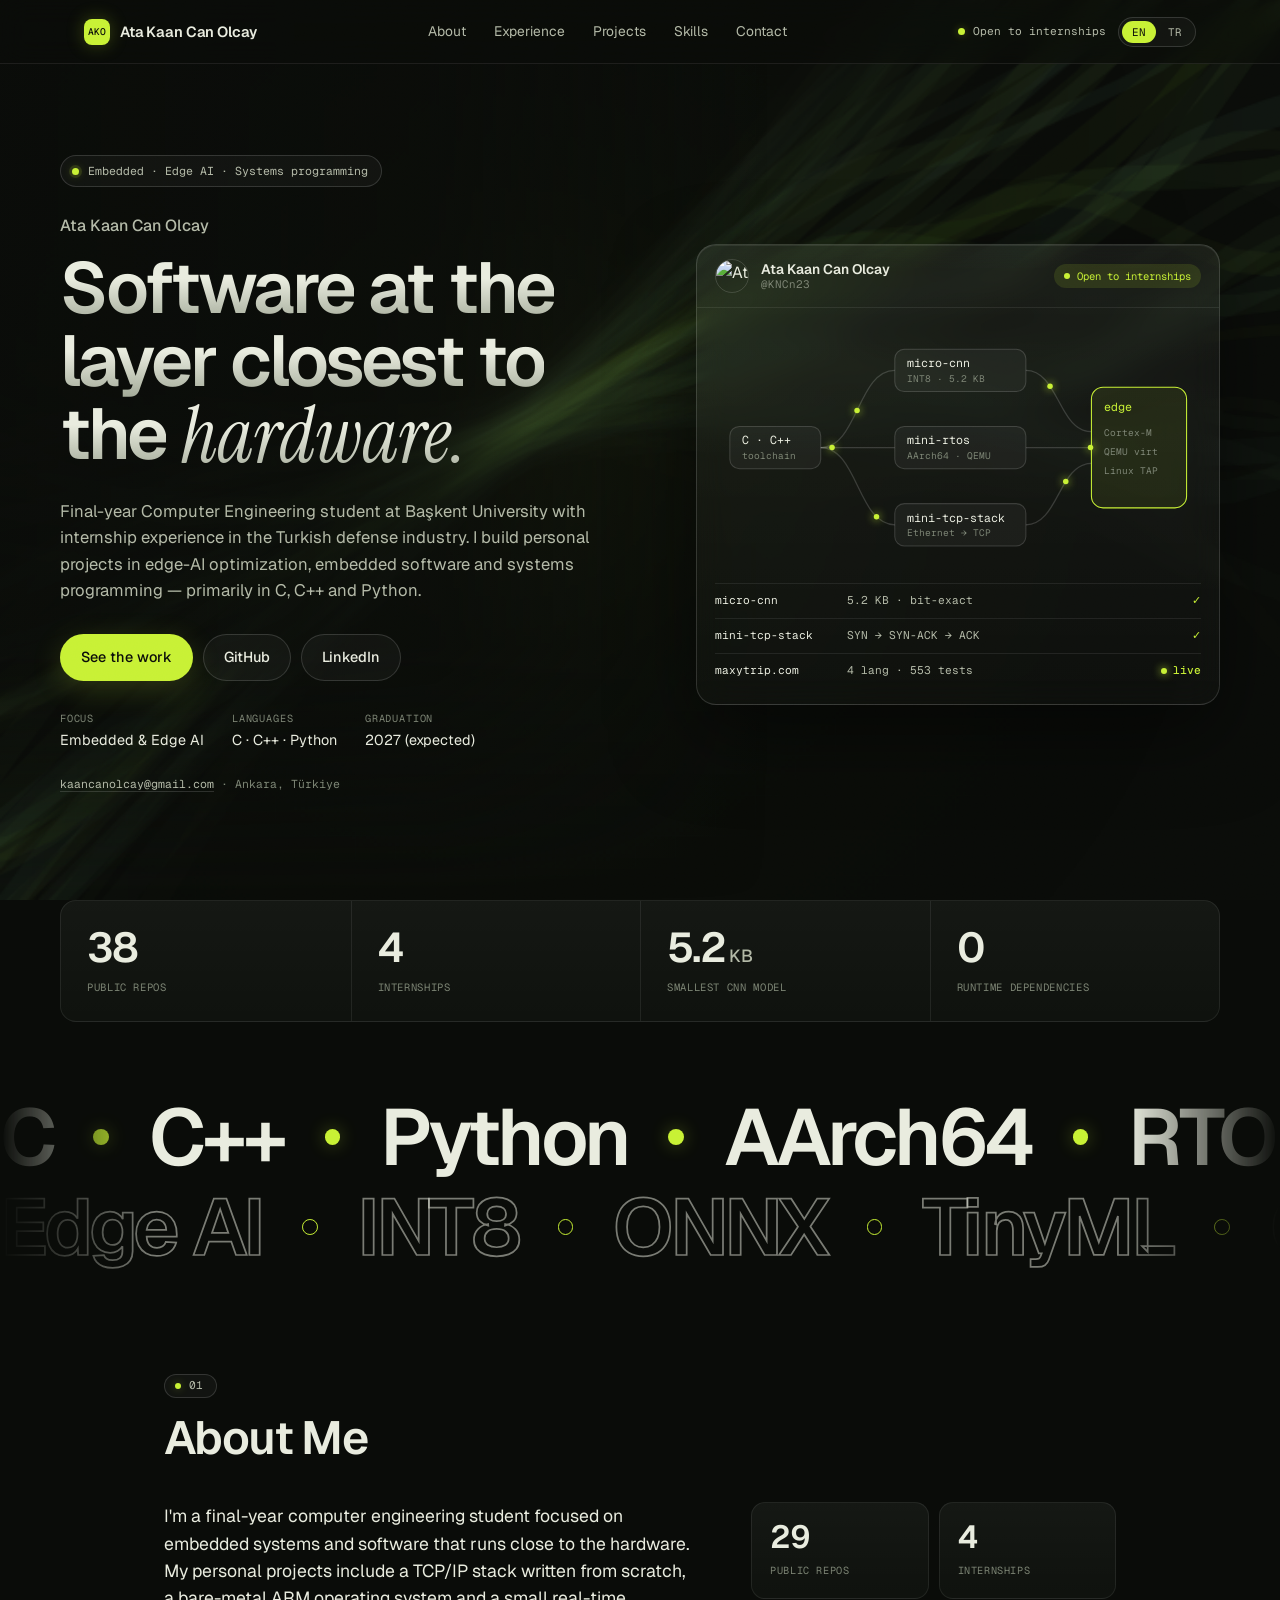
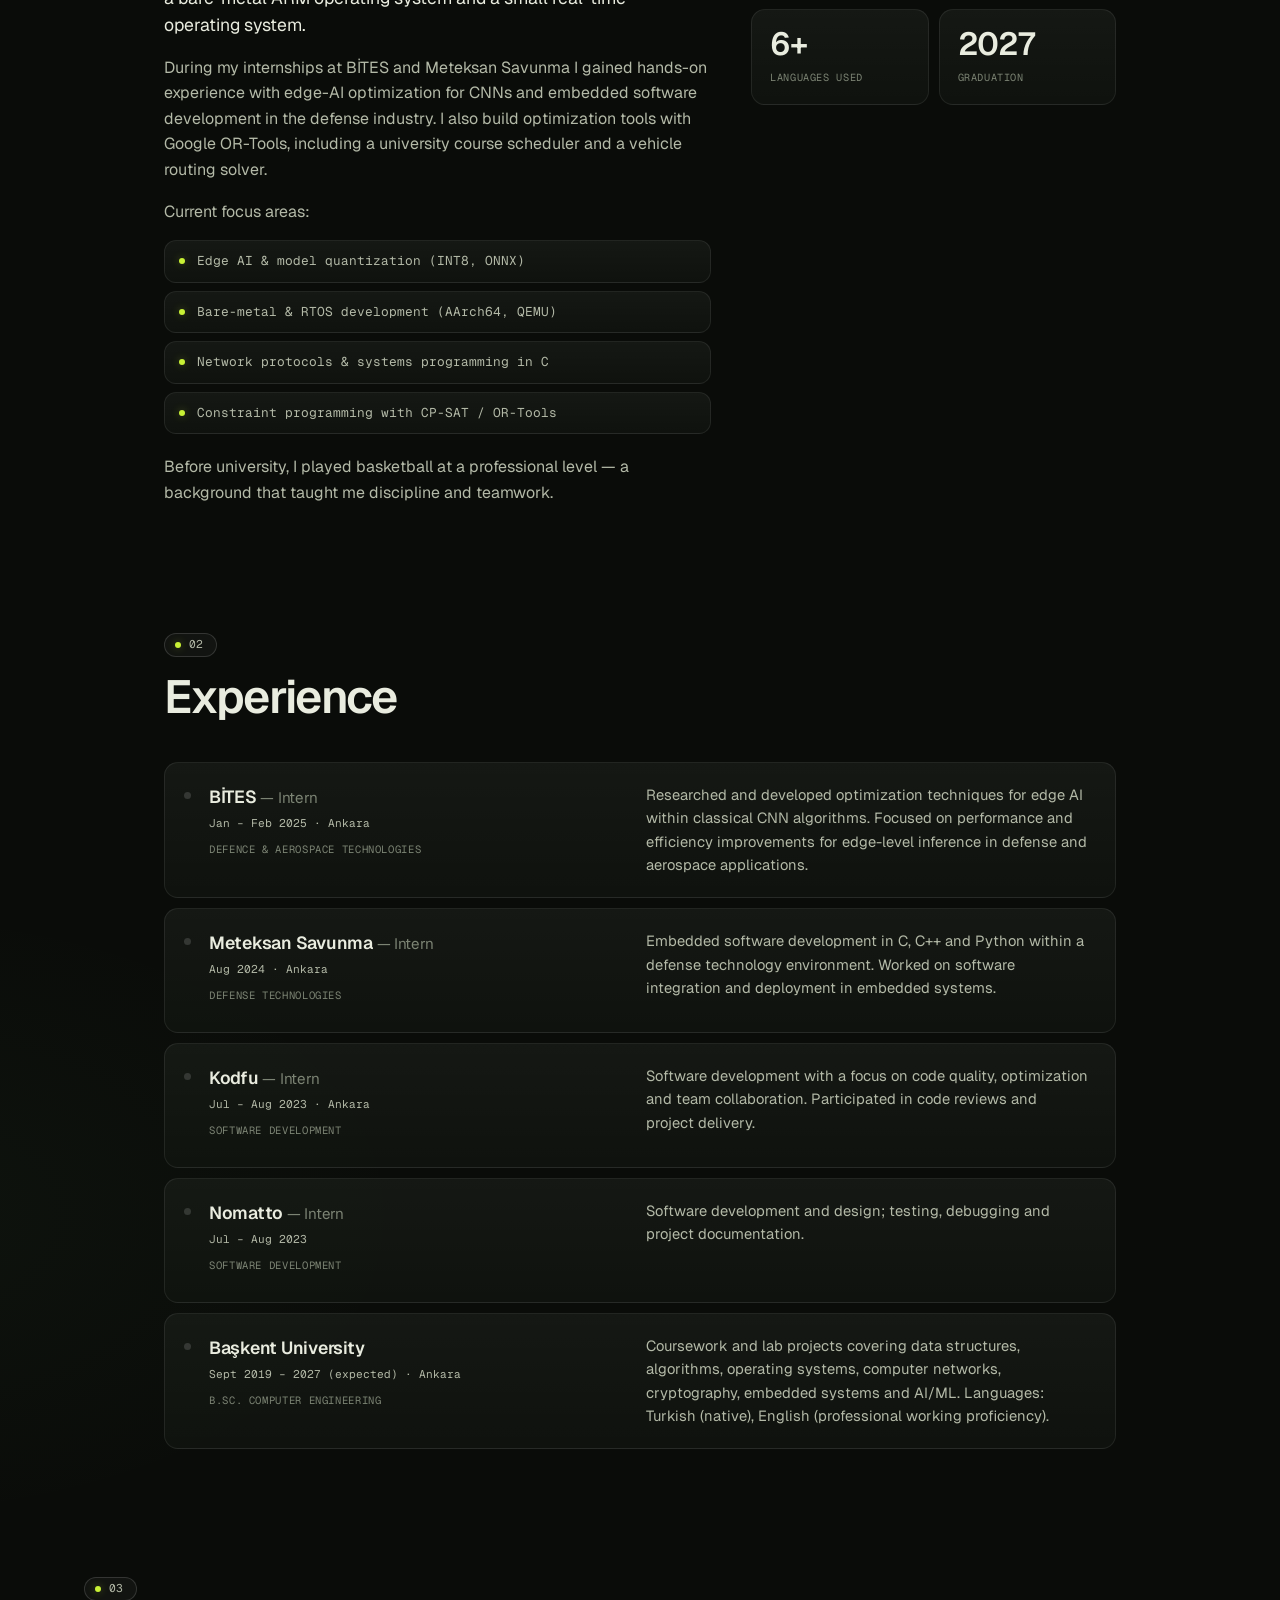
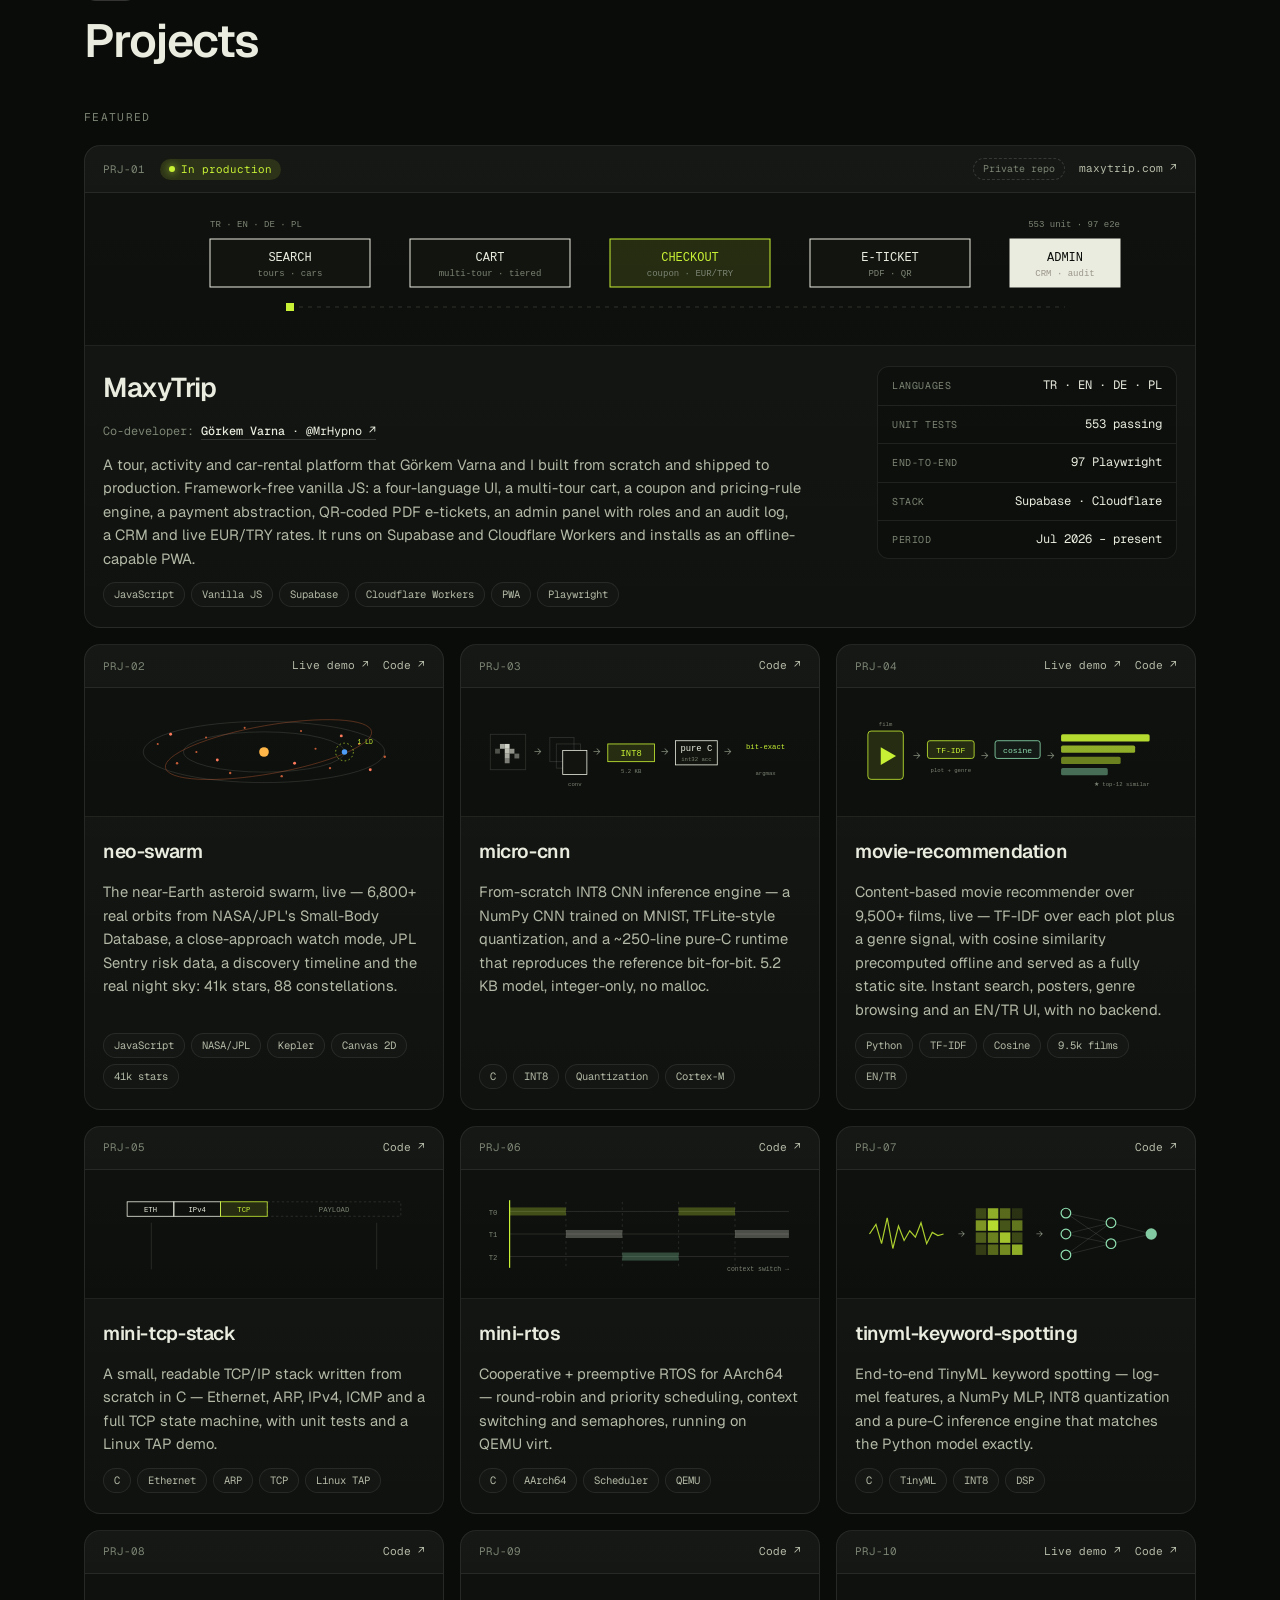
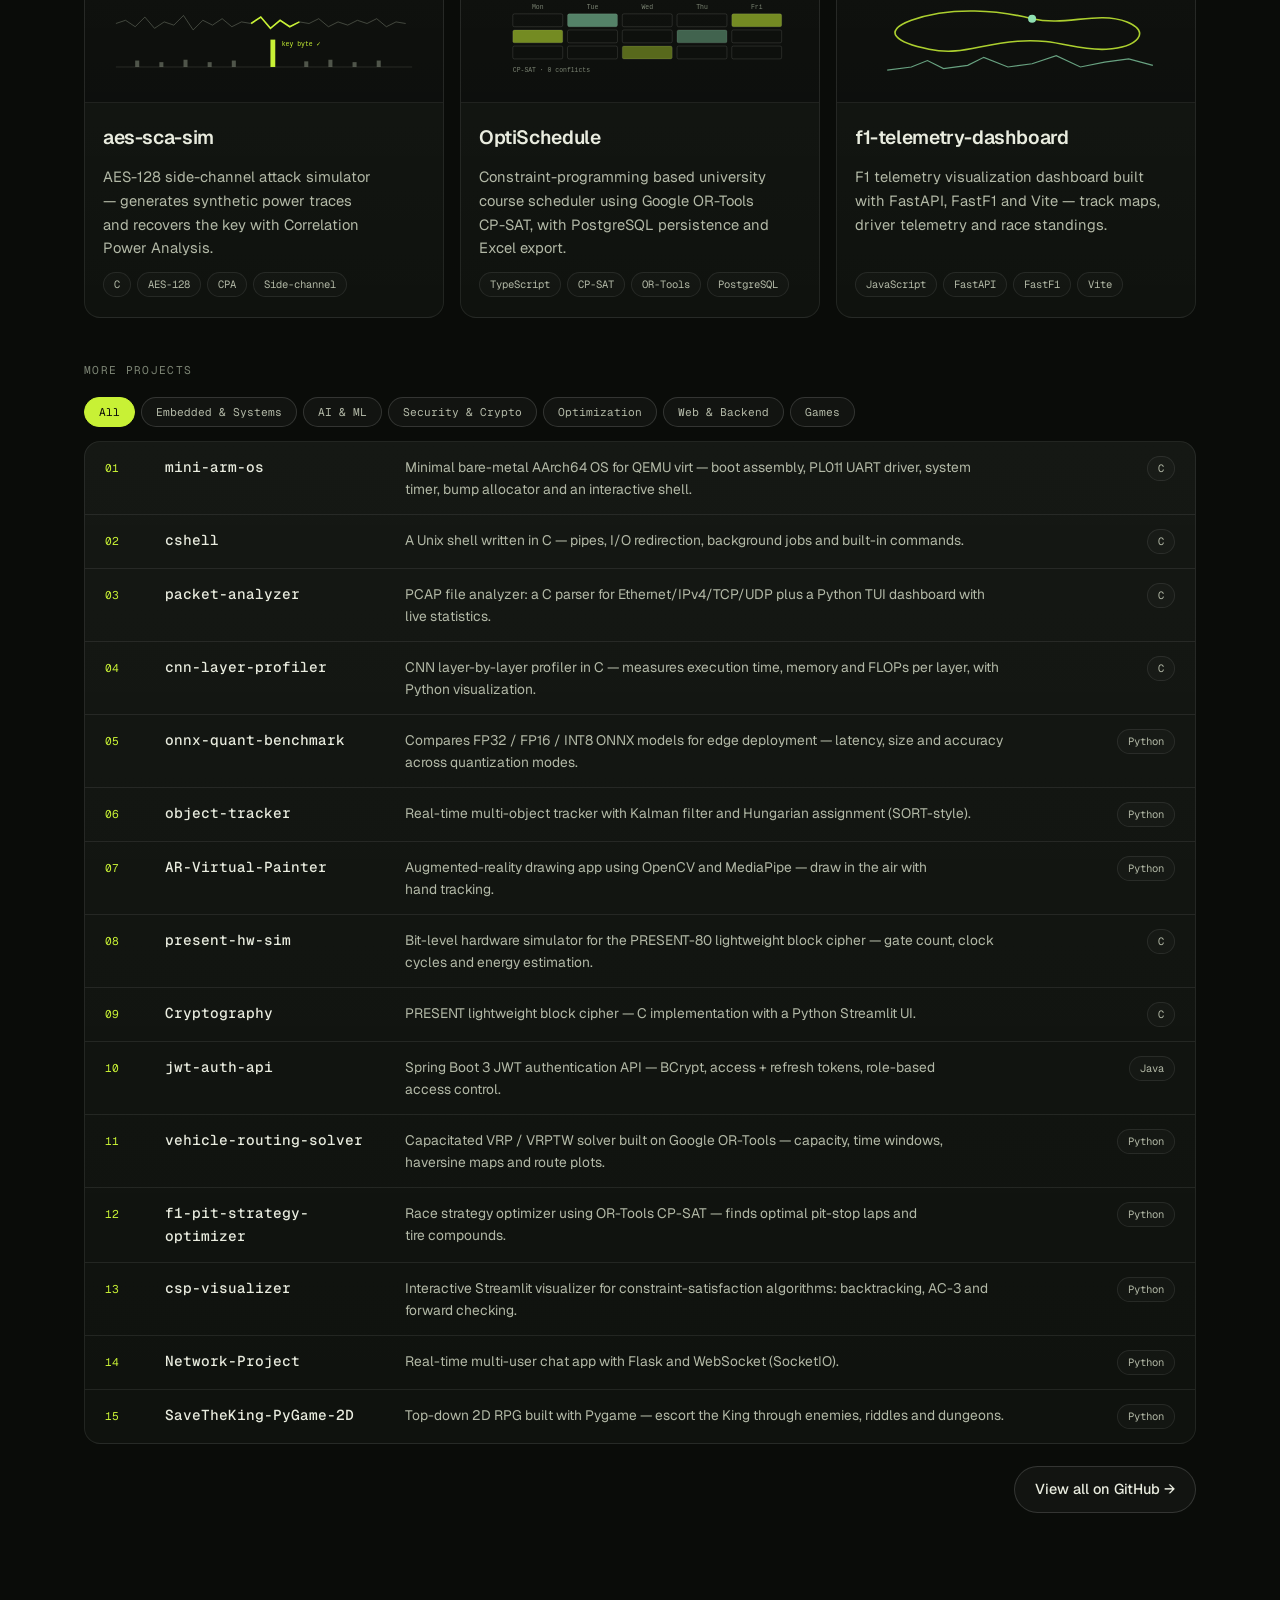
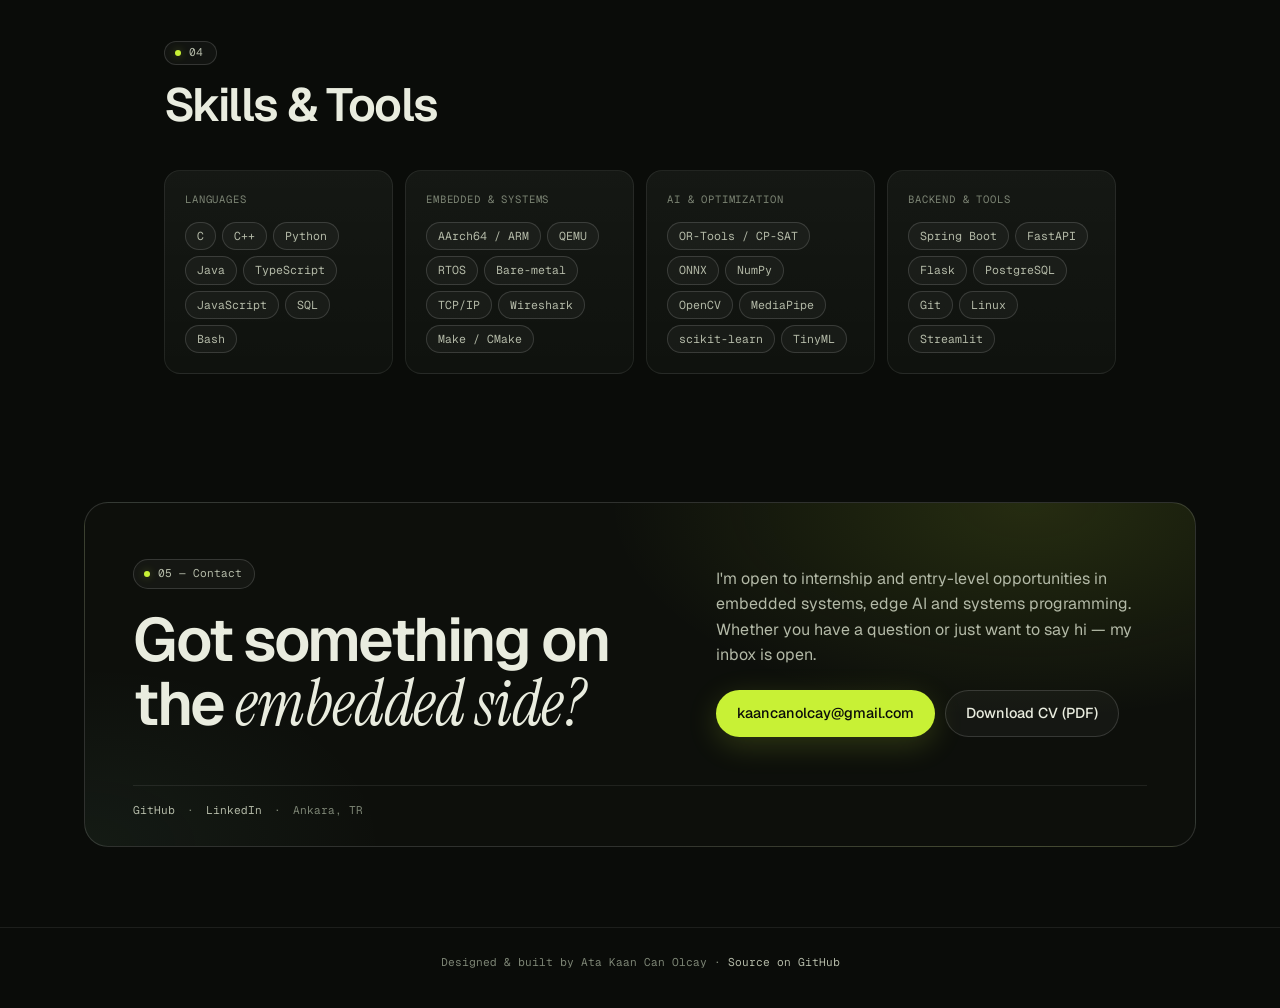
==== commit 60b159e0: "Open with a handwritten hello that lifts away like a curtain The terminal boot log is replaced by a " ====
--- a/index.html
+++ b/index.html
@@ -59,12 +59,8 @@
   <canvas class="ribbons" id="ribbons" aria-hidden="true"></canvas>
 
   <div class="boot" id="boot" aria-hidden="true">
-    <div class="boot-inner mono">
-      <div class="boot-head"><span>AKO-2026</span><span>kncn23.github.io</span></div>
-      <div class="boot-rule"></div>
-      <ol class="boot-log" id="boot-log"></ol>
-      <div class="boot-skip">click / any key to skip</div>
-    </div>
+    <svg class="boot-hello" viewBox="0 0 640 240"><text id="boot-word" x="320" y="160" text-anchor="middle">hello</text></svg>
+    <div class="boot-foot mono" lang="en"><span>AKO-2026</span><span>click / any key to skip</span></div>
   </div>
 
   <div class="spine" aria-hidden="true">
--- a/assets/style.css
+++ b/assets/style.css
@@ -389,6 +389,14 @@
   max-width: 15ch;
 }
 .hero-title em { font-size: 1.07em; letter-spacing: -0.01em; }
+/* brushed-metal headline; once split, each word carries the gradient itself */
+.hero-title:not(:has(.w)),
+.hero-title .w > * {
+  background: linear-gradient(180deg, var(--text) 38%, #8d9582 118%);
+  -webkit-background-clip: text;
+  background-clip: text;
+  color: transparent;
+}
 
 .hero-desc {
   max-width: 54ch;
@@ -1118,42 +1126,55 @@
   justify-content: center;
   padding: 24px;
   background: var(--bg);
-  transition: opacity 0.7s ease, transform 0.9s cubic-bezier(0.7, 0, 0.2, 1);
+  transition: transform 1s cubic-bezier(0.76, 0, 0.24, 1);
   /* if motion.js never runs, the overlay still gets out of the way */
   animation: boot-fallback 0.01s 6s forwards;
 }
-.boot.is-leaving { opacity: 0; transform: scale(1.03); }
+/* lime edge on the curtain as it lifts */
+.boot::after {
+  content: "";
+  position: absolute;
+  left: 0; right: 0; bottom: 0;
+  height: 1px;
+  background: linear-gradient(90deg, transparent, var(--lime), transparent);
+  opacity: 0;
+  transition: opacity 0.3s ease;
+}
+.boot.is-leaving { transform: translateY(-100%); }
+.boot.is-leaving::after { opacity: 0.8; }
 @keyframes boot-fallback { to { visibility: hidden; } }
 
-.boot-inner { width: min(520px, 100%); font-size: 0.78rem; }
-.boot-head {
+.boot-hello {
+  width: min(560px, 88vw);
+  height: auto;
+  overflow: visible;
+  transition: opacity 0.45s ease, transform 1s cubic-bezier(0.76, 0, 0.24, 1);
+}
+.boot-hello text {
+  font-family: "Sacramento", var(--serif);
+  font-size: 168px;
+  fill: transparent;
+  stroke: var(--text);
+  stroke-width: 1.2;
+  stroke-linejoin: round;
+  stroke-dasharray: 1400;
+  stroke-dashoffset: 1400;
+}
+/* the wipe makes the pen travel left to right while each stroke draws */
+.boot.is-writing .boot-hello { animation: hello-wipe 1.6s cubic-bezier(0.45, 0, 0.35, 1) both; }
+.boot.is-writing .boot-hello text {
+  animation: hello-draw 2s cubic-bezier(0.45, 0, 0.35, 1) forwards, hello-ink 0.6s ease 1.25s forwards;
+}
+.boot.is-leaving .boot-hello { opacity: 0; transform: translateY(-48px); }
+@keyframes hello-wipe { from { clip-path: inset(-20% 100% -20% 0); } to { clip-path: inset(-20% 0 -20% 0); } }
+@keyframes hello-draw { to { stroke-dashoffset: 0; } }
+@keyframes hello-ink { to { fill: var(--text); } }
+
+.boot-foot {
+  position: absolute;
+  left: 24px; right: 24px; bottom: 22px;
   display: flex;
   justify-content: space-between;
-  font-size: 0.66rem;
-  color: var(--muted);
-}
-.boot-rule {
-  height: 1px;
-  margin: 12px 0 18px;
-  background: linear-gradient(90deg, var(--lime), transparent);
-  transform-origin: left;
-  animation: rule-draw 0.7s cubic-bezier(0.7, 0, 0.2, 1) both;
-}
-@keyframes rule-draw { from { transform: scaleX(0); } }
-.boot-log {
-  list-style: none;
-  display: flex;
-  flex-direction: column;
-  gap: 7px;
-  min-height: 9.5em;
-}
-.boot-log li { display: flex; gap: 10px; animation: boot-line 0.22s ease-out both; }
-.boot-log li span { flex: 1; overflow: hidden; white-space: nowrap; color: var(--body); }
-.boot-log li span::after { content: " ............................................................"; color: var(--line-2); }
-.boot-log b { color: var(--lime); font-weight: 500; }
-@keyframes boot-line { from { opacity: 0; transform: translateX(-6px); } }
-.boot-skip {
-  margin-top: 22px;
   font-size: 0.62rem;
   letter-spacing: 0.08em;
   text-transform: uppercase;
@@ -1189,6 +1210,12 @@
   filter: blur(8px);
   transition: opacity 1s ease 0.45s, transform 1.2s cubic-bezier(0.2, 0.75, 0.15, 1) 0.45s, filter 1s ease 0.45s;
 }
+.motion .nav {
+  opacity: 0;
+  transform: translateY(-100%);
+  transition: opacity 0.6s ease 0.4s, transform 0.9s cubic-bezier(0.2, 0.75, 0.15, 1) 0.4s;
+}
+.hero-in .nav { opacity: 1; transform: none; }
 .hero-in .hero-title .w > * { transform: none; }
 .hero-in .hero-text .pill,
 .hero-in .hero-name,
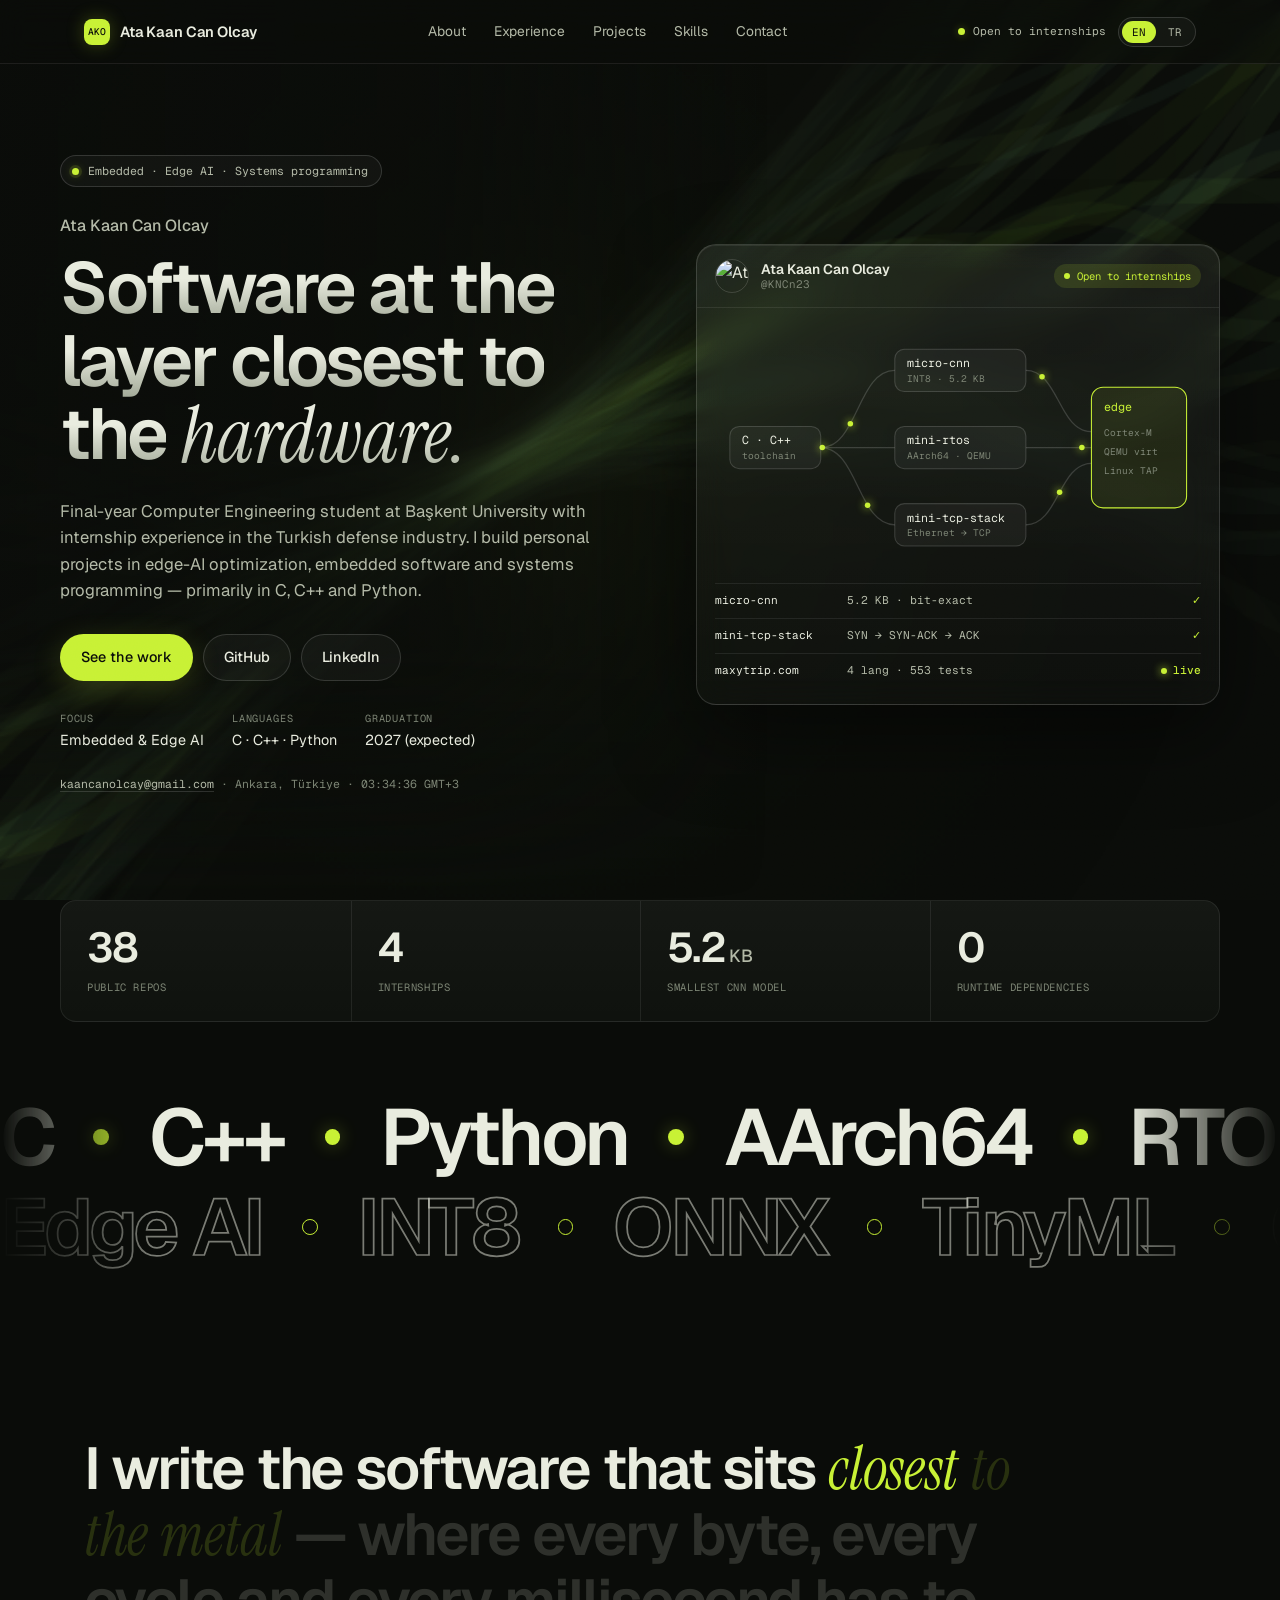
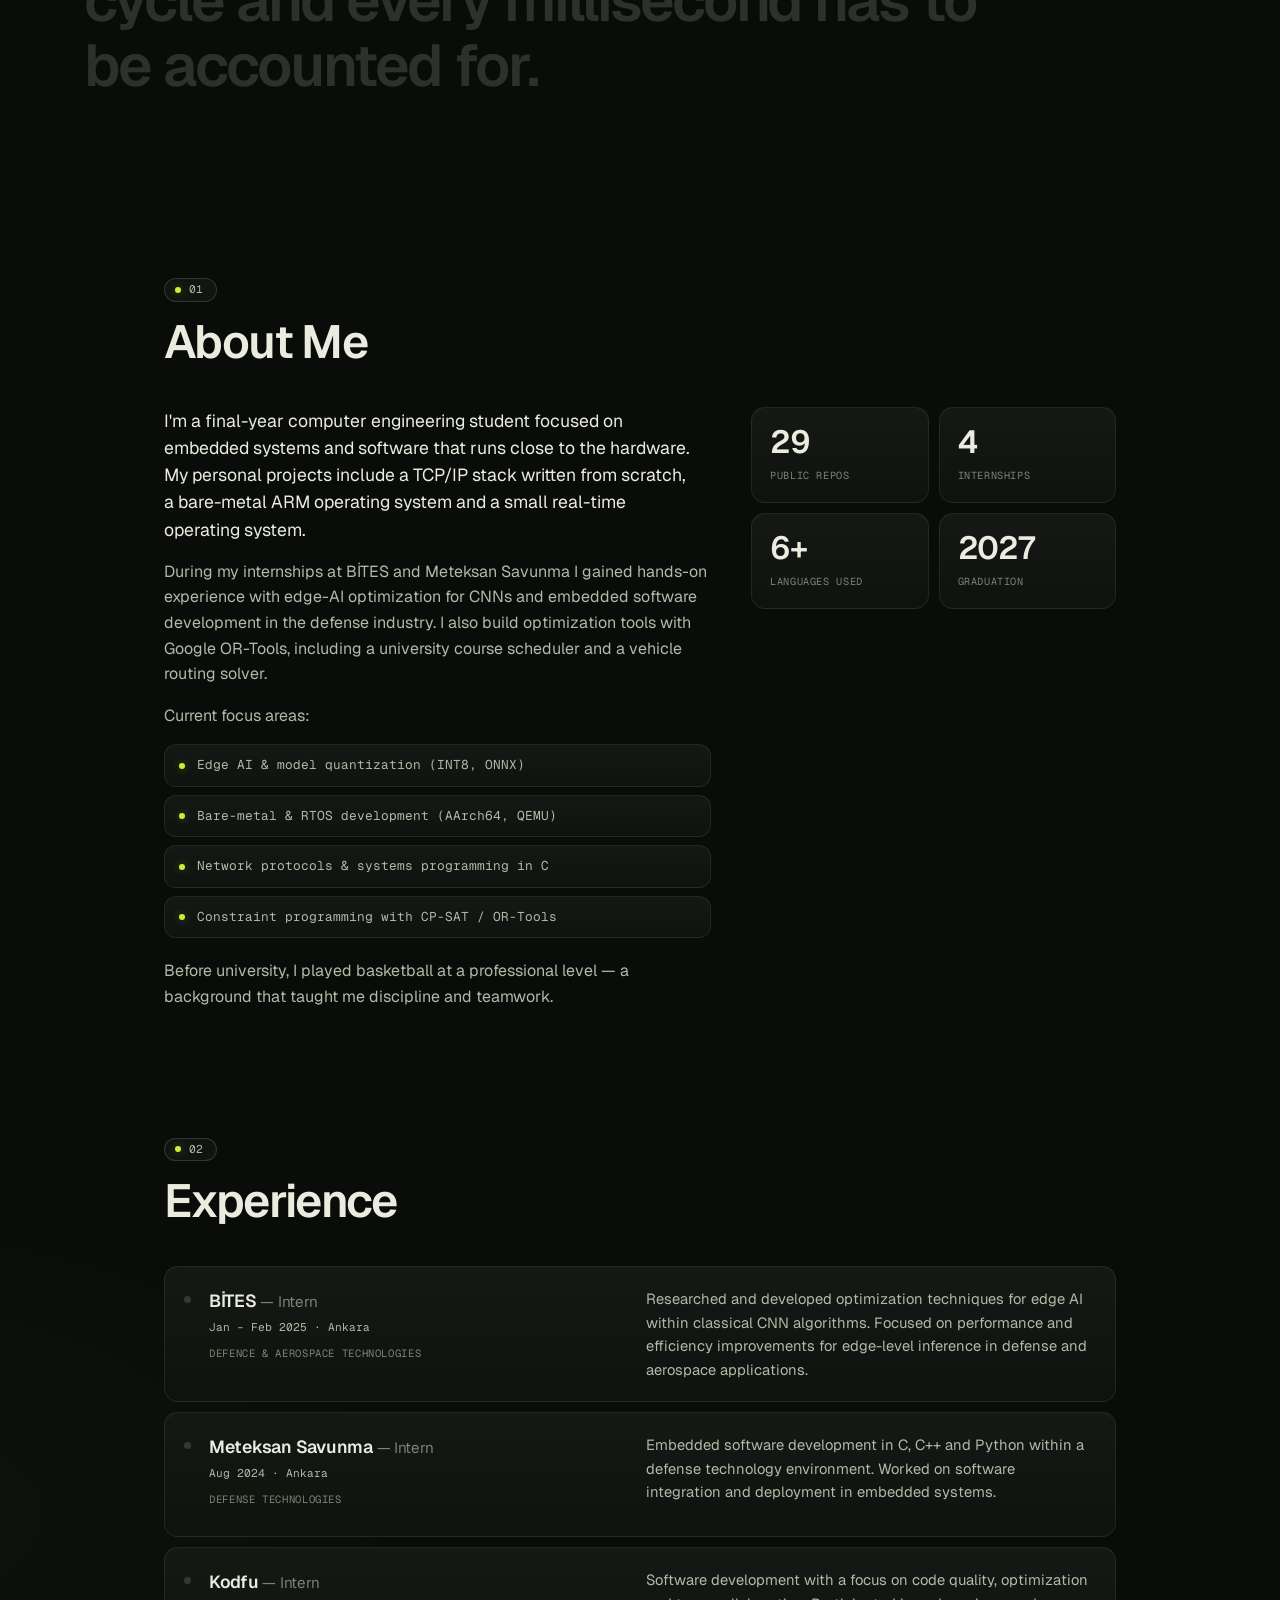
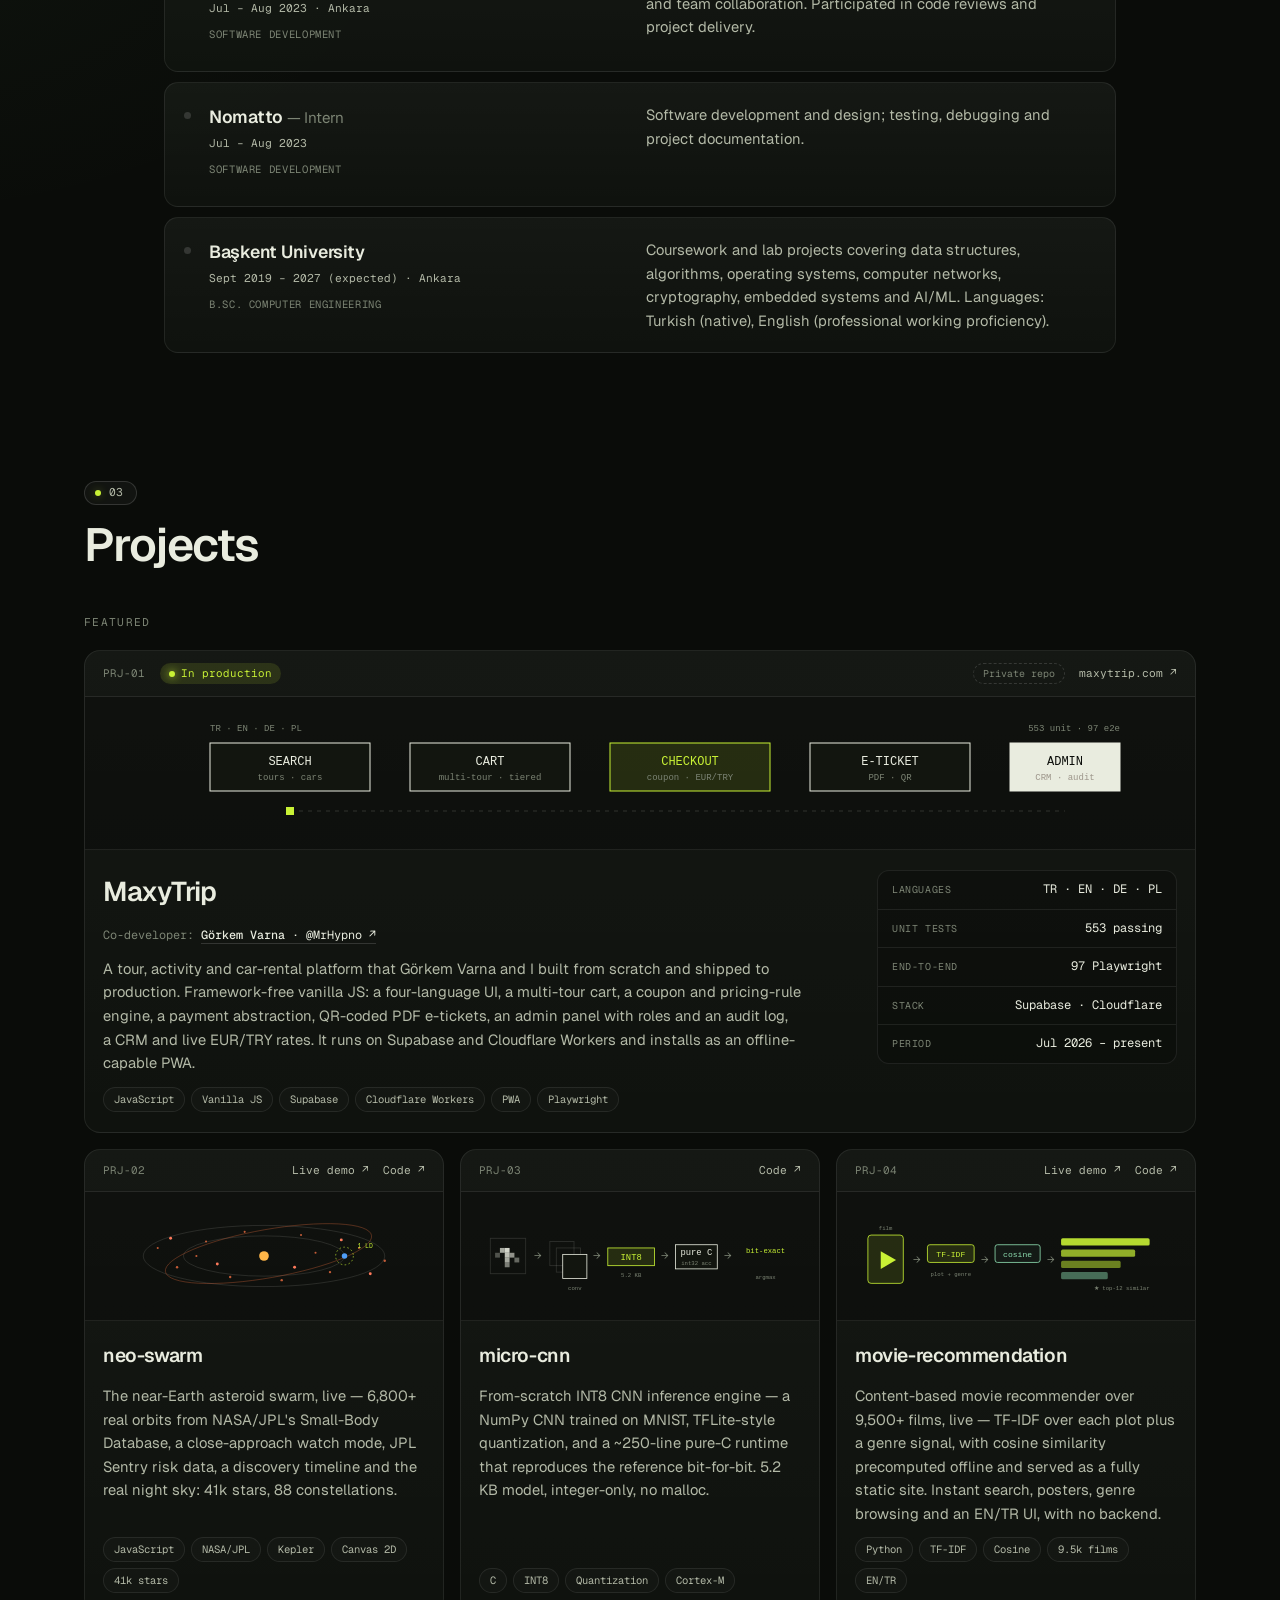
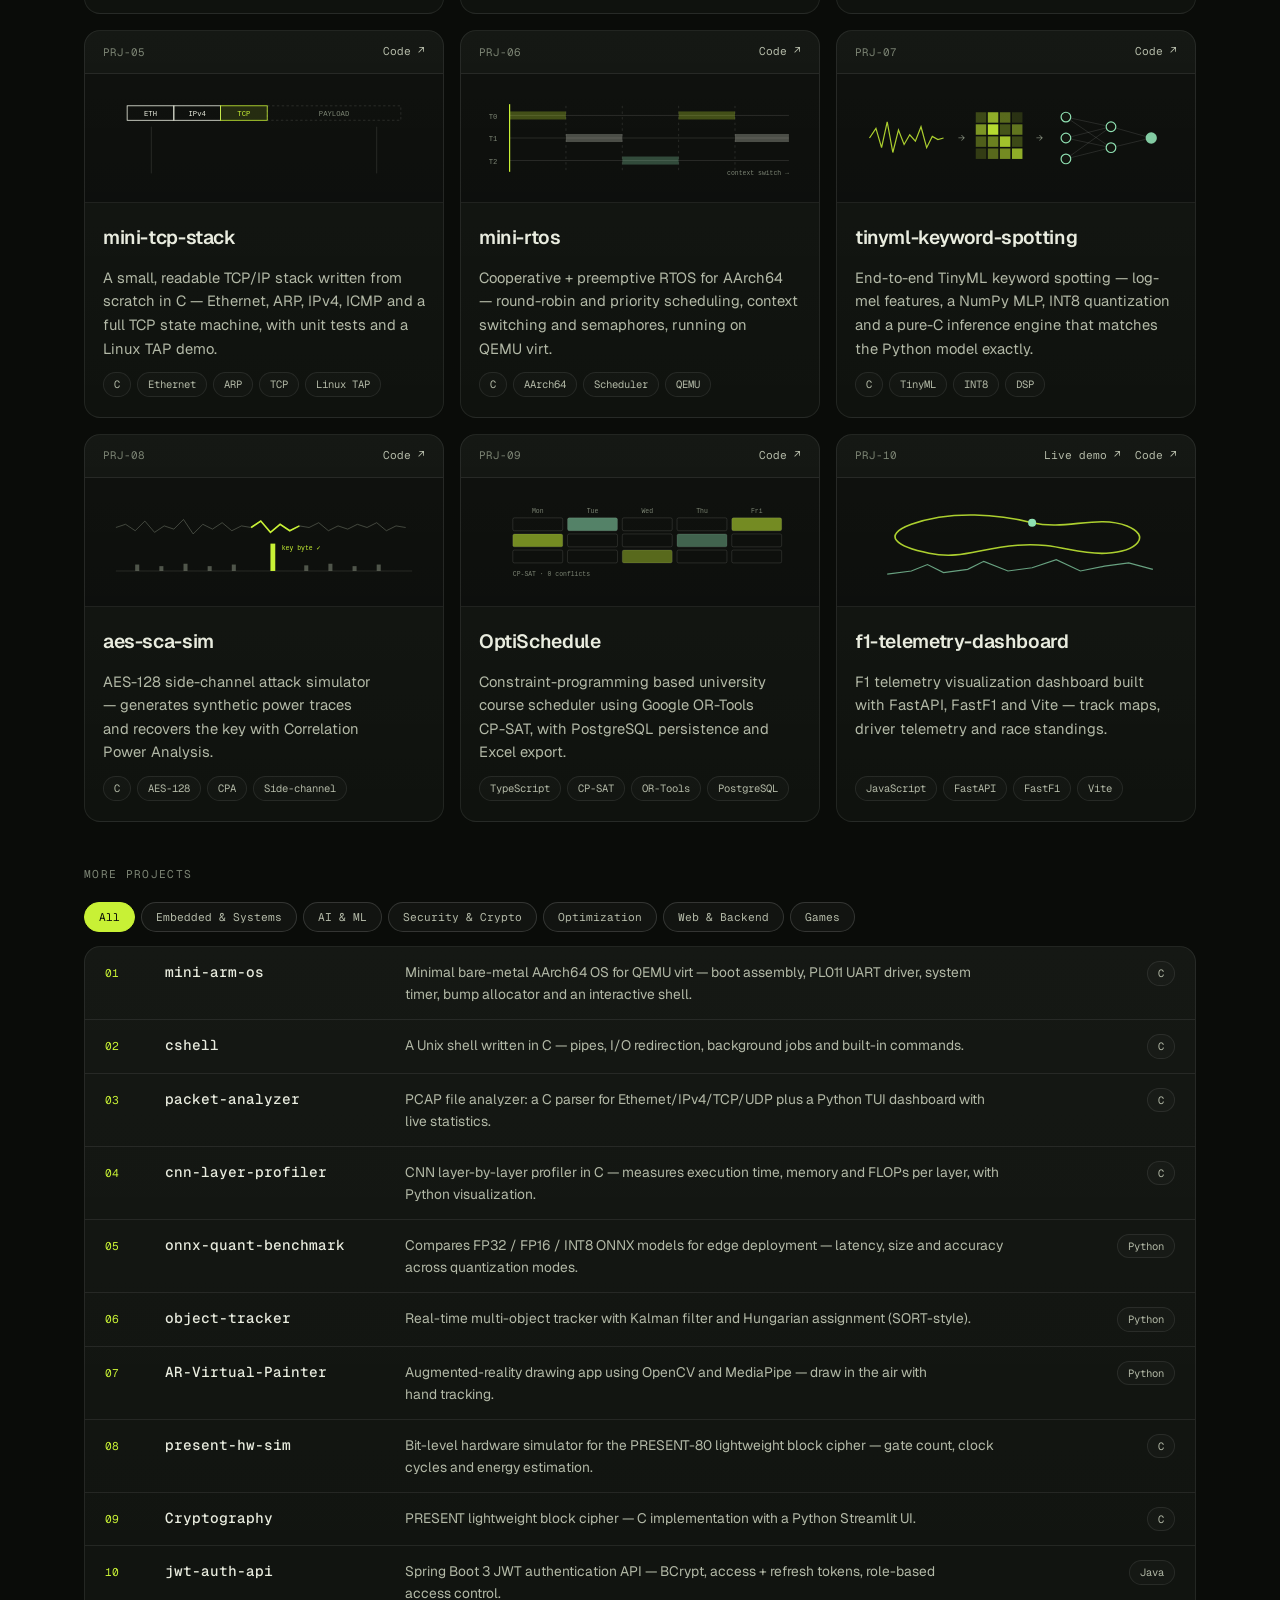
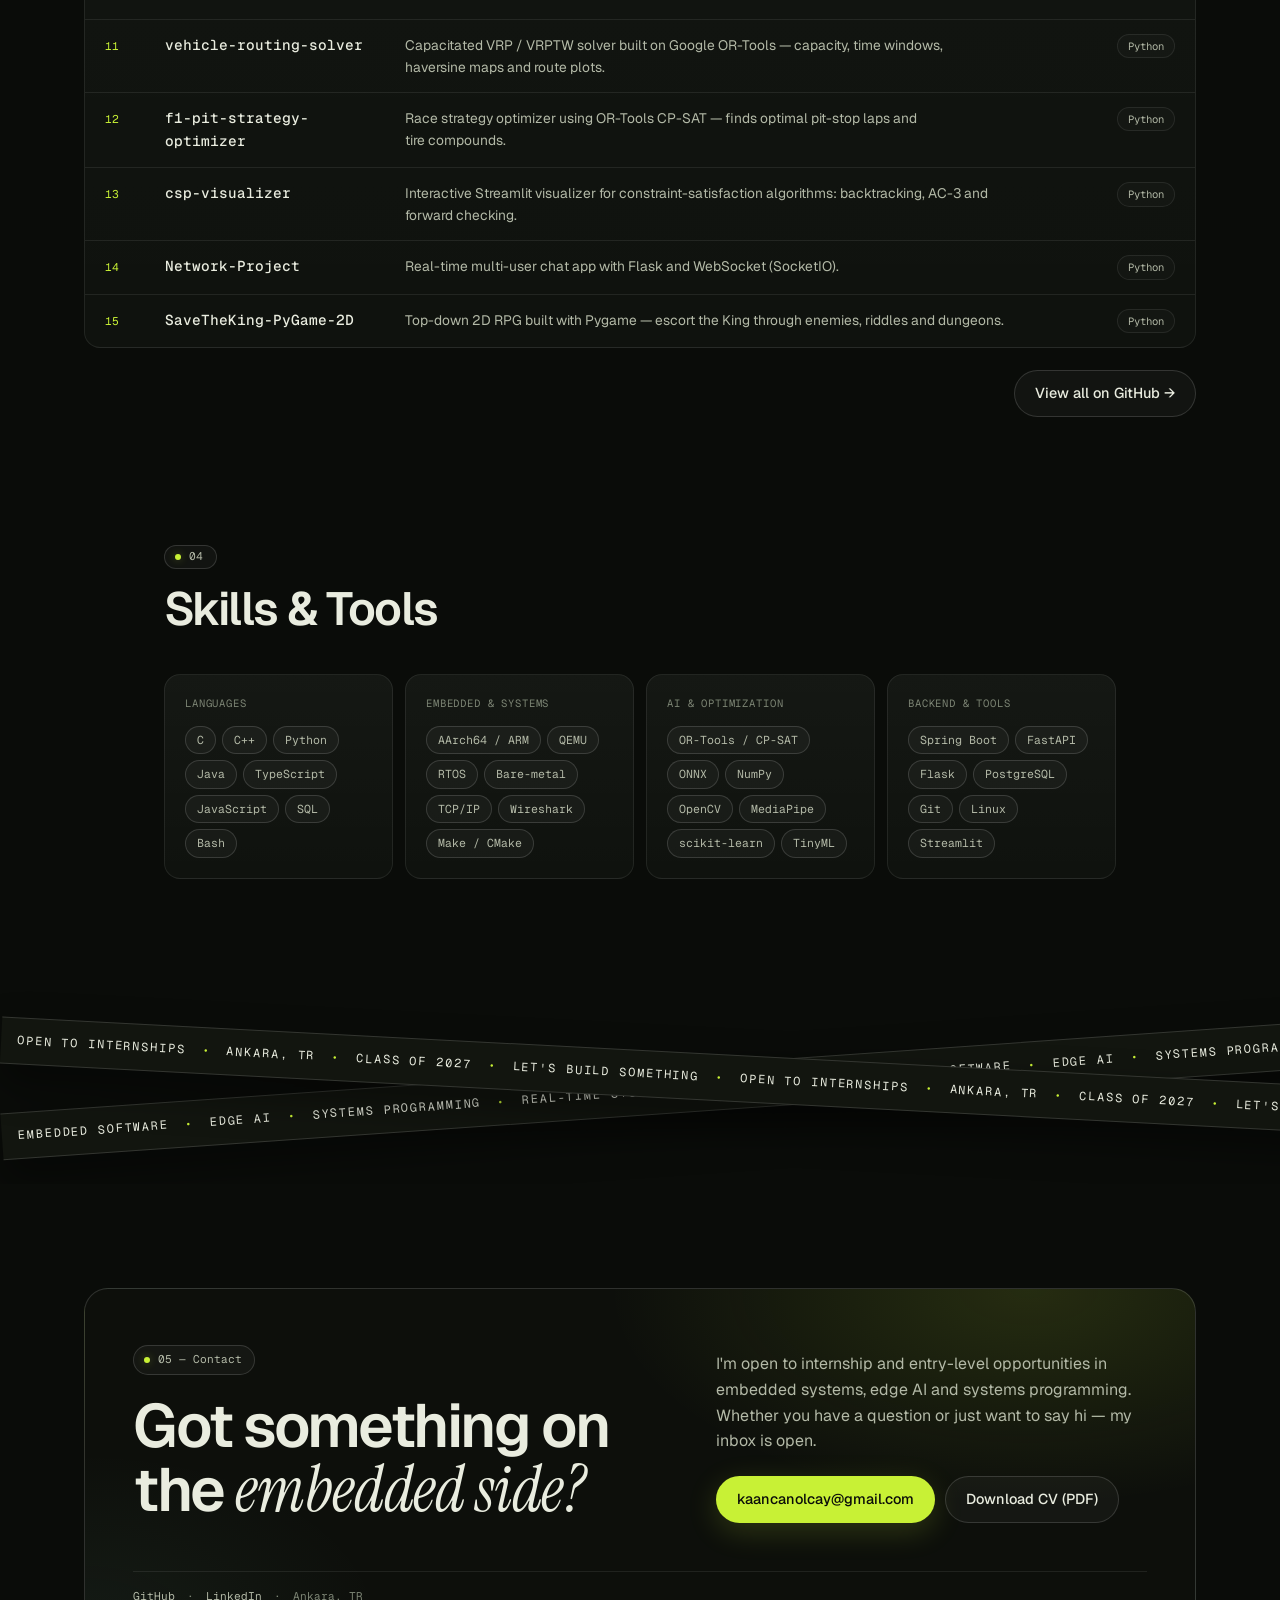
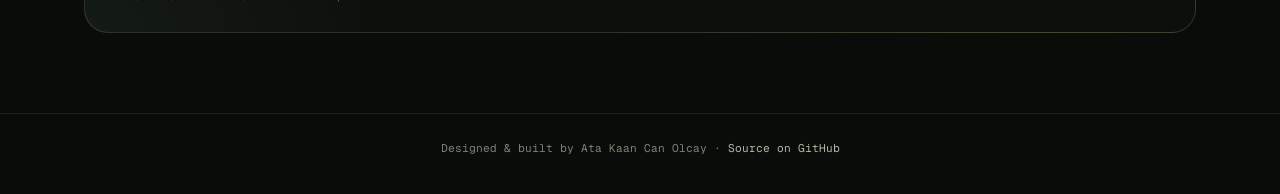
==== commit 8ce87942: "Add a scroll-lit statement, crossed tapes and swept-in section titles More of the reference's motion" ====
--- a/index.html
+++ b/index.html
@@ -140,7 +140,7 @@
             <span class="spec-v" data-i18n="spec.v3">2027 (expected)</span>
           </div>
         </div>
-        <p class="hero-loc mono"><a href="mailto:kaancanolcay@gmail.com">kaancanolcay@gmail.com</a> · Ankara, <span data-i18n="hero.country">Türkiye</span></p>
+        <p class="hero-loc mono"><a href="mailto:kaancanolcay@gmail.com">kaancanolcay@gmail.com</a> · Ankara, <span data-i18n="hero.country">Türkiye</span><span class="clock" id="clock"></span></p>
       </div>
       <div class="hero-panel-wrap">
         <div class="hero-panel">
@@ -215,6 +215,10 @@
   </div>
 
   <main>
+    <section class="statement">
+      <p class="statement-text" id="statement" data-i18n="statement">I write the software that sits <em>closest to the metal</em> — where every byte, every cycle and every millisecond has to be accounted for.</p>
+    </section>
+
     <section id="about" class="section reveal">
       <h2 class="section-title"><span class="mono accent">01</span> <span data-i18n="about.title">About Me</span></h2>
       <div class="about-grid">
@@ -373,6 +377,19 @@
       </div>
     </section>
 
+    <div class="tapes" lang="en" aria-hidden="true">
+      <div class="marquee tape">
+        <div class="marquee-track">
+          <span>Embedded software</span><i>•</i><span>Edge AI</span><i>•</i><span>Systems programming</span><i>•</i><span>Real-time systems</span><i>•</i><span>Optimization</span><i>•</i>
+        </div>
+      </div>
+      <div class="marquee tape tape-2">
+        <div class="marquee-track">
+          <span>Open to internships</span><i>•</i><span>Ankara, TR</span><i>•</i><span>Class of 2027</span><i>•</i><span>Let's build something</span><i>•</i>
+        </div>
+      </div>
+    </div>
+
     <section id="contact" class="section section-wide reveal contact">
       <div class="contact-panel">
         <div class="contact-head">
--- a/assets/style.css
+++ b/assets/style.css
@@ -390,8 +390,9 @@
 }
 .hero-title em { font-size: 1.07em; letter-spacing: -0.01em; }
 /* brushed-metal headline; once split, each word carries the gradient itself */
-.hero-title:not(:has(.w)),
-.hero-title .w > * {
+.hero-title:not(:has(.w, .sw)),
+.hero-title .w > *,
+.hero-title .sw {
   background: linear-gradient(180deg, var(--text) 38%, #8d9582 118%);
   -webkit-background-clip: text;
   background-clip: text;
@@ -431,6 +432,8 @@
 }
 .hero-loc a { color: var(--body); border-bottom: 1px solid var(--line-2); }
 .hero-loc a:hover { color: var(--lime); border-color: var(--lime); }
+.clock { font-variant-numeric: tabular-nums; }
+.clock:not(:empty)::before { content: " · "; }
 
 /* ===== Hero panel (glass UI card with the stack graph) ===== */
 .hero-panel {
@@ -519,6 +522,62 @@
   background: var(--lime);
   box-shadow: 0 0 8px var(--lime);
 }
+
+/* ===== Crossed marquee tapes above the contact panel ===== */
+.marquee { position: relative; z-index: 1; overflow: hidden; }
+.marquee-track { display: flex; align-items: center; width: max-content; }
+.marquee-track > * { flex: none; }
+.motion .marquee-track { animation: marquee var(--mq-dur, 40s) linear infinite; }
+@keyframes marquee { to { transform: translateX(-50%); } }
+
+
+.statement {
+  position: relative;
+  z-index: 1;
+  max-width: 1160px;
+  margin: 0 auto;
+  padding: clamp(80px, 13vw, 170px) 24px clamp(40px, 6vw, 80px);
+}
+.statement-text {
+  max-width: 24ch;
+  font-size: clamp(1.9rem, 4.6vw, 3.8rem);
+  font-weight: 600;
+  line-height: 1.1;
+  letter-spacing: -0.035em;
+  color: var(--text);
+}
+.statement-text em { color: var(--lime); }
+/* a soft three-word front: words ahead of it wait dimmed */
+.motion .statement-text .w > * {
+  opacity: clamp(0.16, calc((var(--p, 0) * (var(--n, 1) + 3) - var(--i, 0)) / 3), 1);
+}
+
+.tapes {
+  display: grid;
+  place-items: center;
+  height: clamp(150px, 16vw, 210px);
+  margin-top: clamp(40px, 6vw, 90px);
+  overflow: hidden;
+}
+.tape {
+  grid-area: 1 / 1;
+  width: 124vw;
+  padding: 13px 0;
+  border-block: 1px solid var(--line-2);
+  background: var(--bg-2);
+  font-family: var(--mono);
+  font-size: 0.74rem;
+  letter-spacing: 0.16em;
+  text-transform: uppercase;
+  color: var(--text);
+  transform: rotate(-4deg);
+  box-shadow: 0 18px 40px rgba(0, 0, 0, 0.45);
+  --mq-dur: 34s;
+}
+.tape-2 { transform: rotate(3deg); --mq-dur: 40s; }
+.motion .tape-2 .marquee-track { animation-direction: reverse; }
+.tape span { padding: 0 16px; }
+.tape i { font-style: normal; color: var(--lime); }
 
 /* ===== Metrics ===== */
 .metrics { padding: 0 24px; }
@@ -1210,12 +1269,6 @@
   filter: blur(8px);
   transition: opacity 1s ease 0.45s, transform 1.2s cubic-bezier(0.2, 0.75, 0.15, 1) 0.45s, filter 1s ease 0.45s;
 }
-.motion .nav {
-  opacity: 0;
-  transform: translateY(-100%);
-  transition: opacity 0.6s ease 0.4s, transform 0.9s cubic-bezier(0.2, 0.75, 0.15, 1) 0.4s;
-}
-.hero-in .nav { opacity: 1; transform: none; }
 .hero-in .hero-title .w > * { transform: none; }
 .hero-in .hero-text .pill,
 .hero-in .hero-name,
@@ -1244,12 +1297,32 @@
   opacity: 1;
   transform: none;
 }
-.motion .reveal .section-title {
+.motion .reveal .section-title > .mono {
   opacity: 0;
-  transform: translateY(16px);
+  transform: translateY(12px);
   transition: opacity 0.8s ease, transform 0.9s cubic-bezier(0.2, 0.75, 0.15, 1);
 }
-.motion .reveal.visible .section-title { opacity: 1; transform: none; }
+.motion .reveal.visible .section-title > .mono { opacity: 1; transform: none; }
+/* the title arrives behind a lime block that sweeps in and back out */
+.motion .reveal .section-title > span:not(.mono) { position: relative; opacity: 0; }
+.motion .reveal .section-title > span:not(.mono)::after {
+  content: "";
+  position: absolute;
+  inset: 0.06em -0.14em;
+  background: var(--lime);
+  transform: scaleX(0);
+}
+.motion .reveal.visible .section-title > span:not(.mono) { animation: block-text 0.9s 0.2s both; }
+.motion .reveal.visible .section-title > span:not(.mono)::after {
+  animation: block-wipe 0.9s cubic-bezier(0.77, 0, 0.18, 1) 0.2s both;
+}
+@keyframes block-text { 0% { opacity: 1; color: transparent; } 50% { color: transparent; } 50.1%, 100% { opacity: 1; color: var(--text); } }
+@keyframes block-wipe {
+  0% { transform: scaleX(0); transform-origin: left; }
+  50% { transform: scaleX(1); transform-origin: left; }
+  50.1% { transform: scaleX(1); transform-origin: right; }
+  100% { transform: scaleX(0); transform-origin: right; }
+}
 
 .reveal {
   opacity: 0;
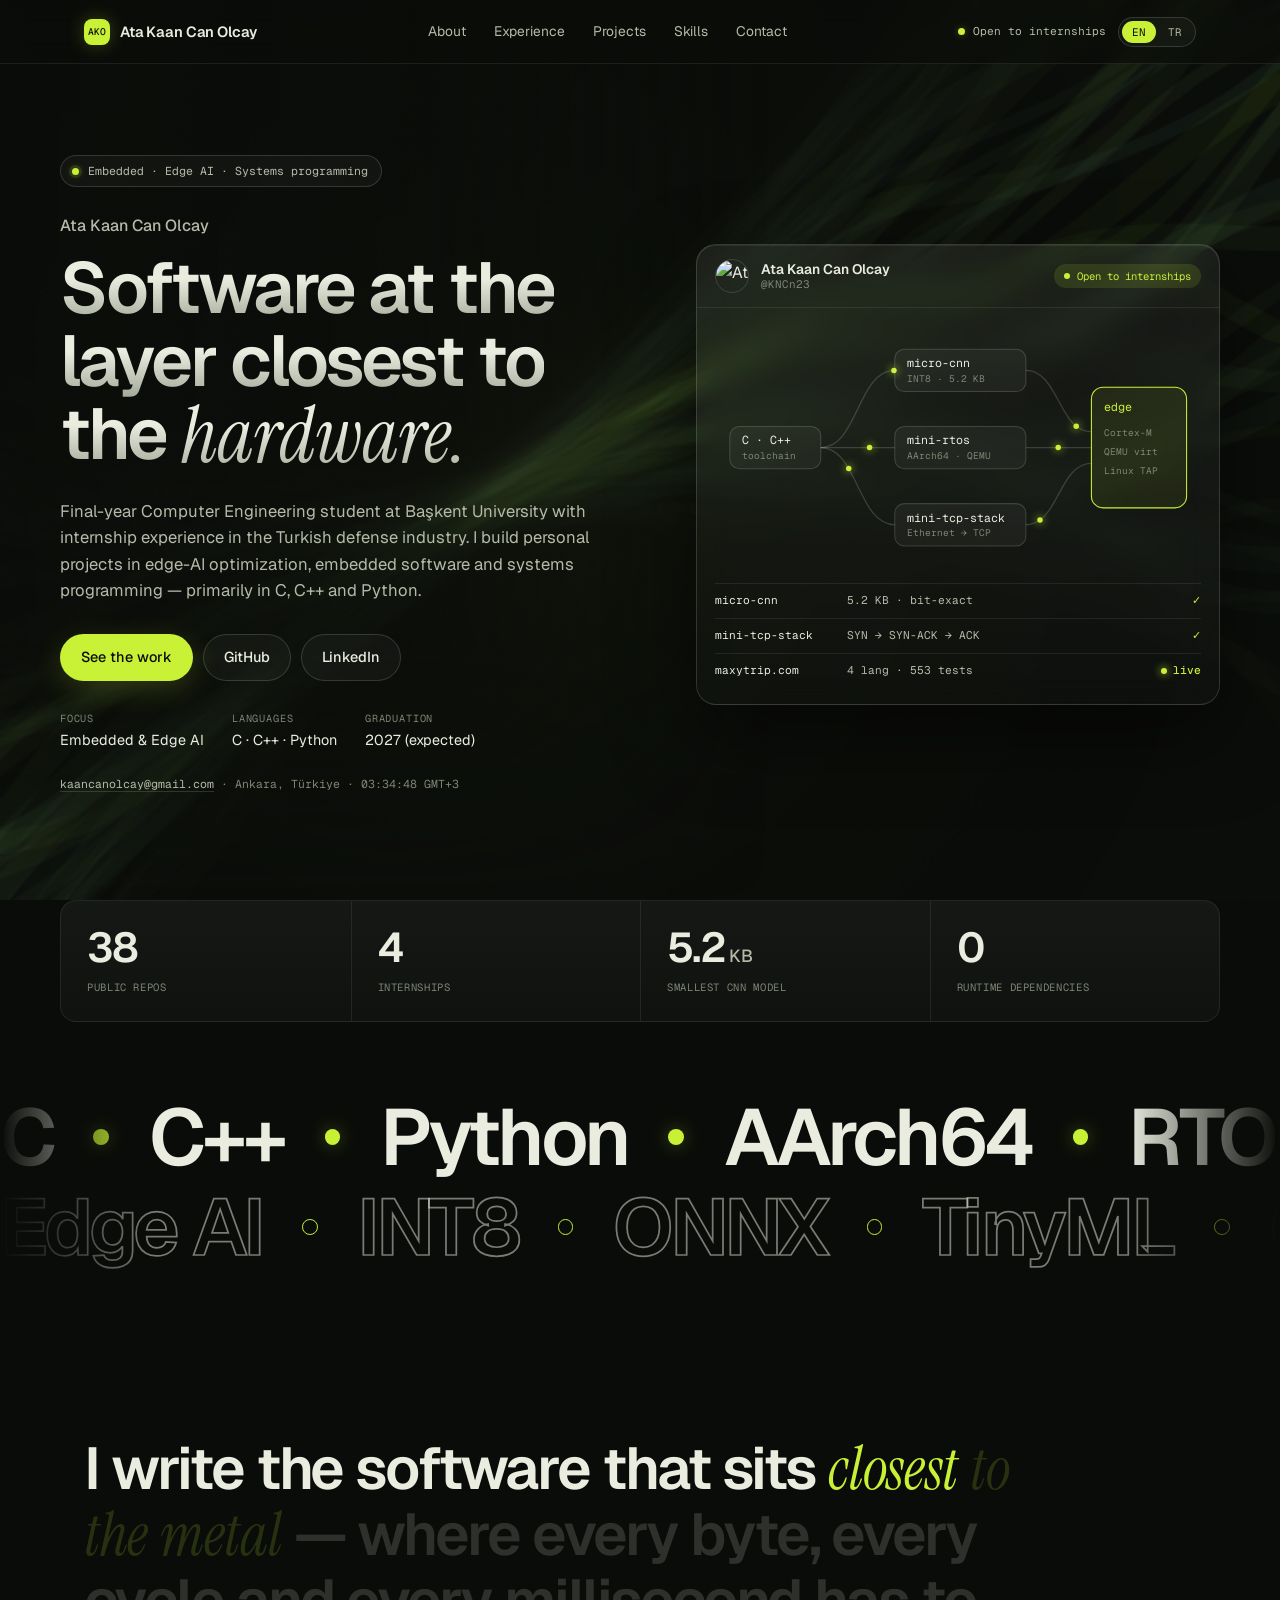
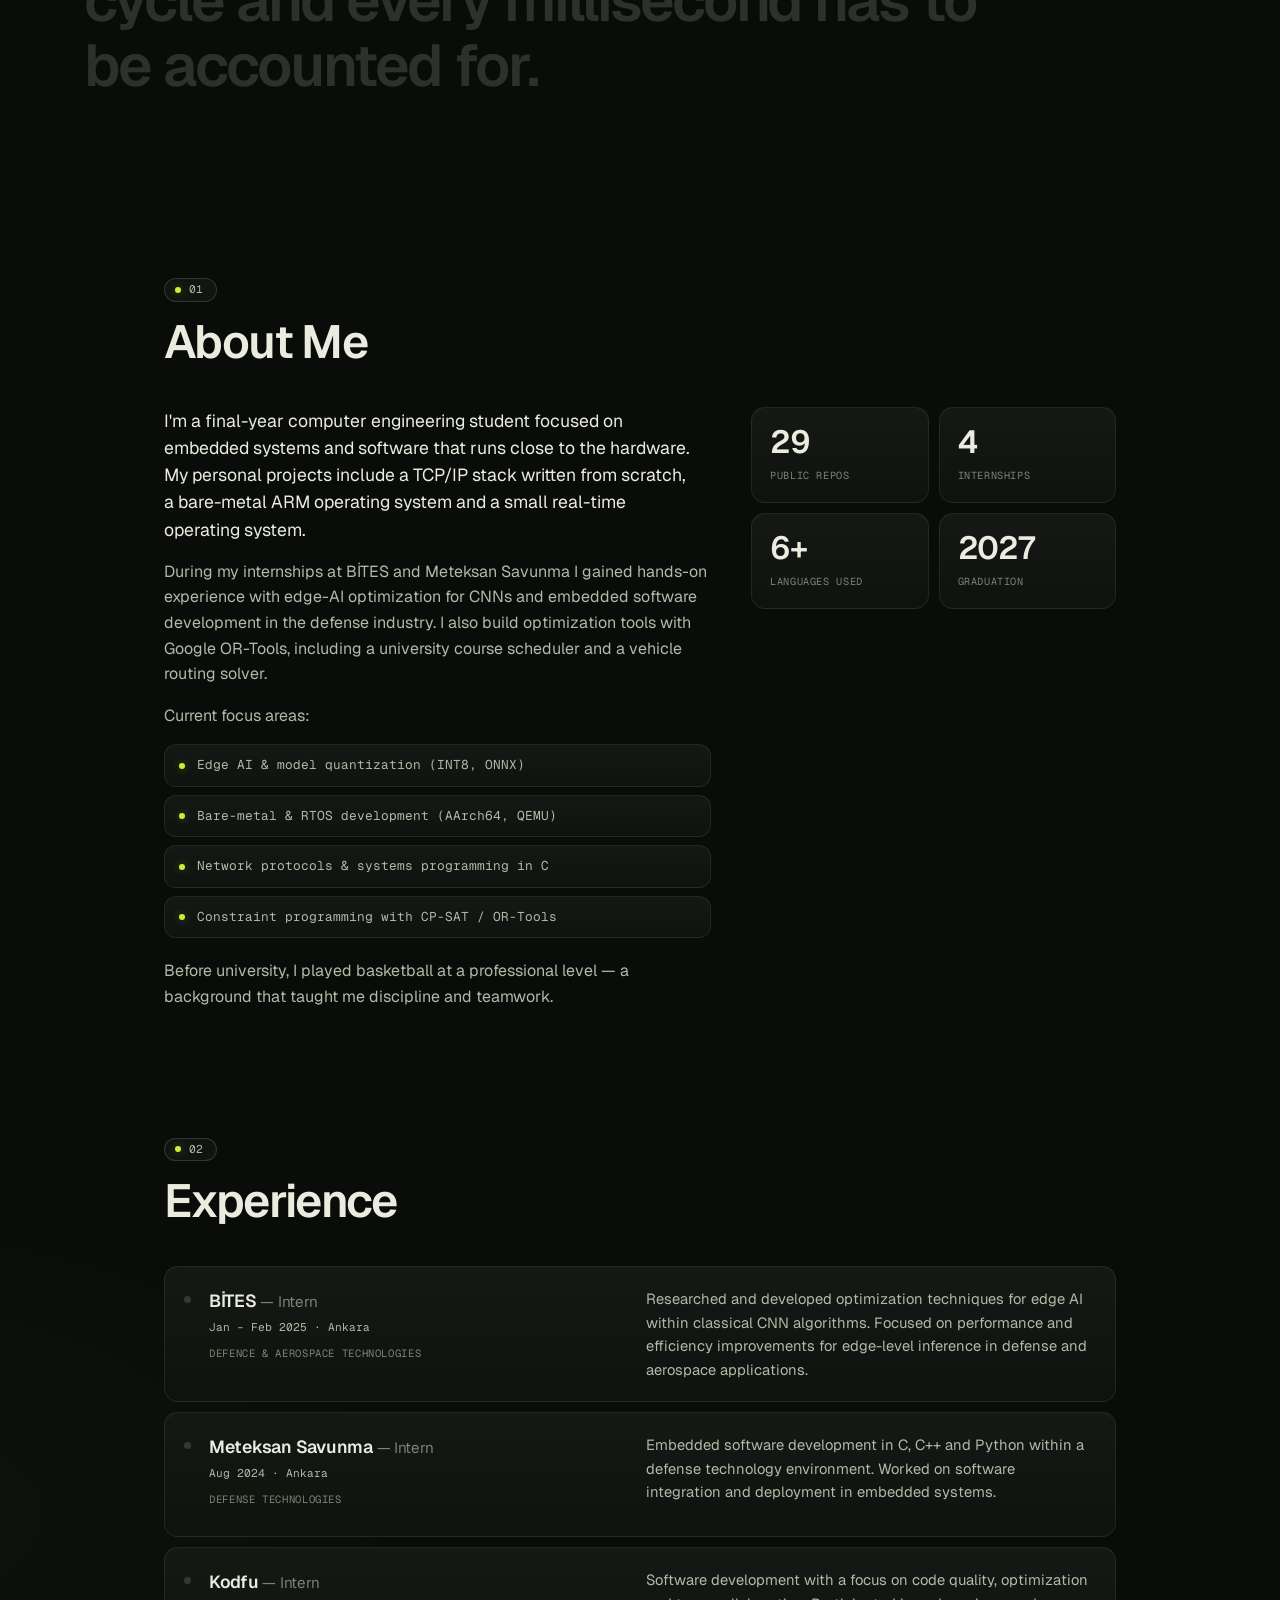
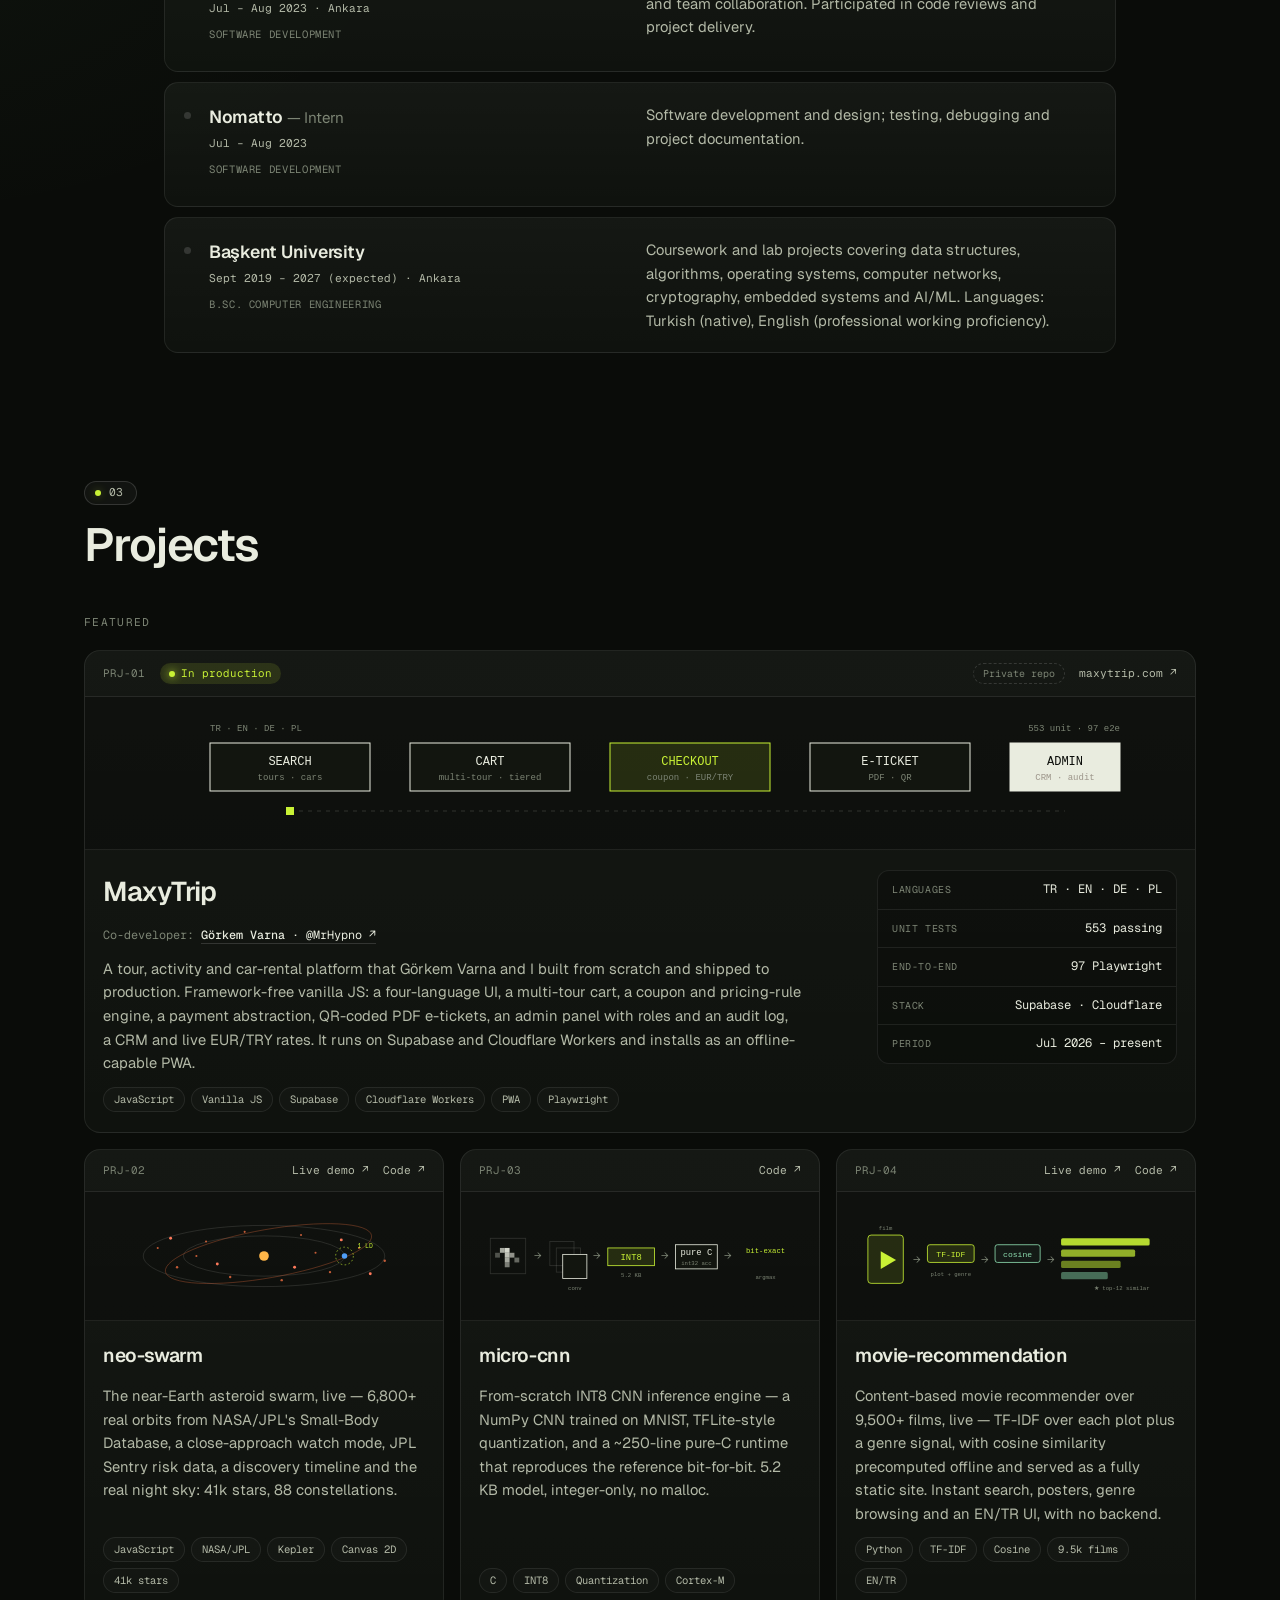
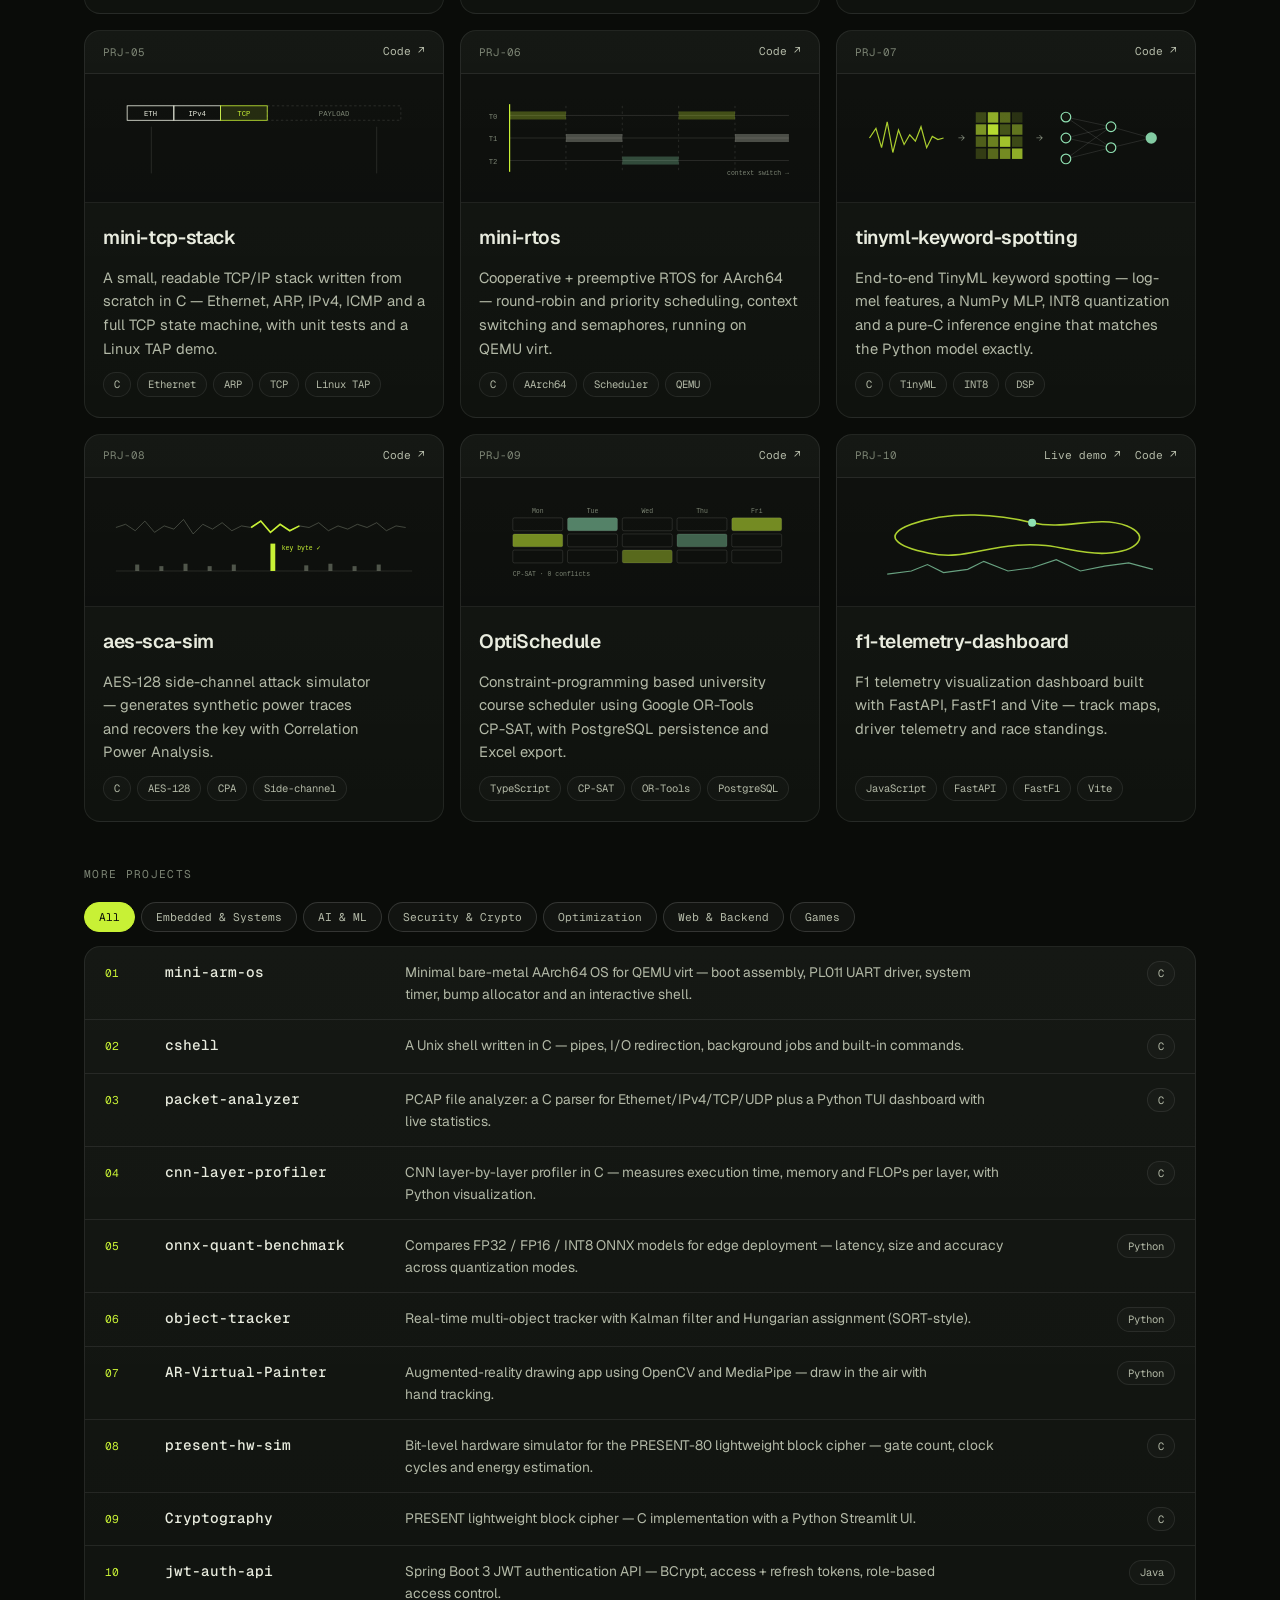
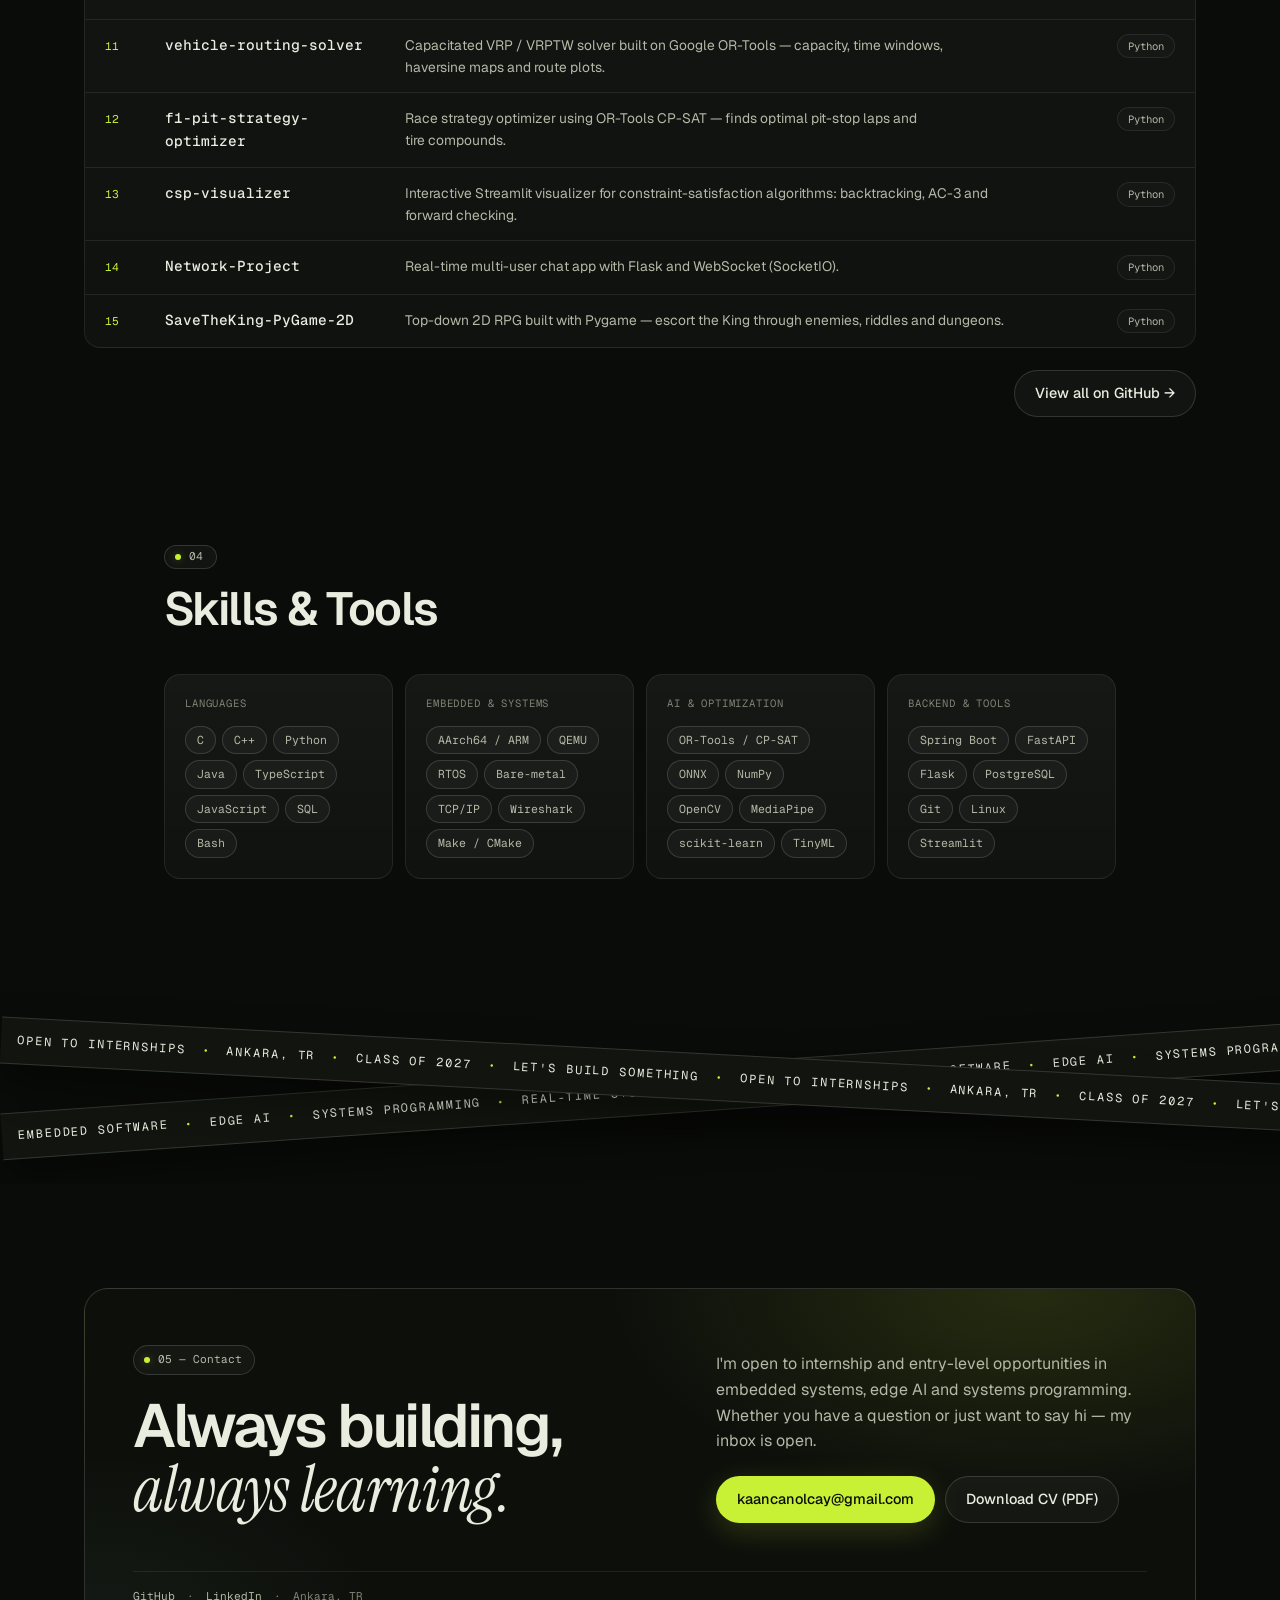
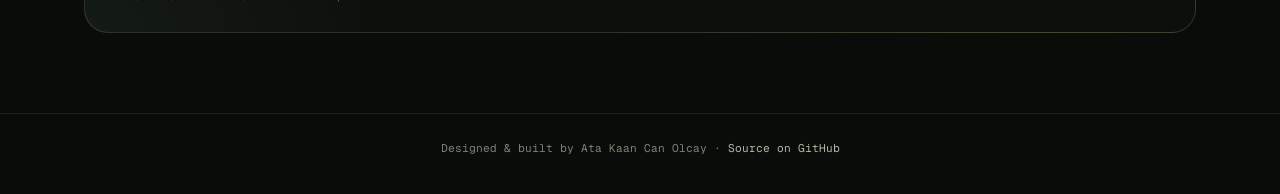
==== commit 223b9cb0: "Retitle the contact panel as an always-building line "Got something on the embedded side?" pinned th" ====
--- a/index.html
+++ b/index.html
@@ -395,7 +395,7 @@
         <div class="contact-head">
           <div>
             <p class="mono accent" data-i18n="contact.kicker">05 — Contact</p>
-            <h2 class="contact-title" data-i18n="contact.title">Got something on the <em>embedded side?</em></h2>
+            <h2 class="contact-title" data-i18n="contact.title">Always building, <em>always learning.</em></h2>
           </div>
           <div>
             <p class="contact-desc" data-i18n="contact.desc">
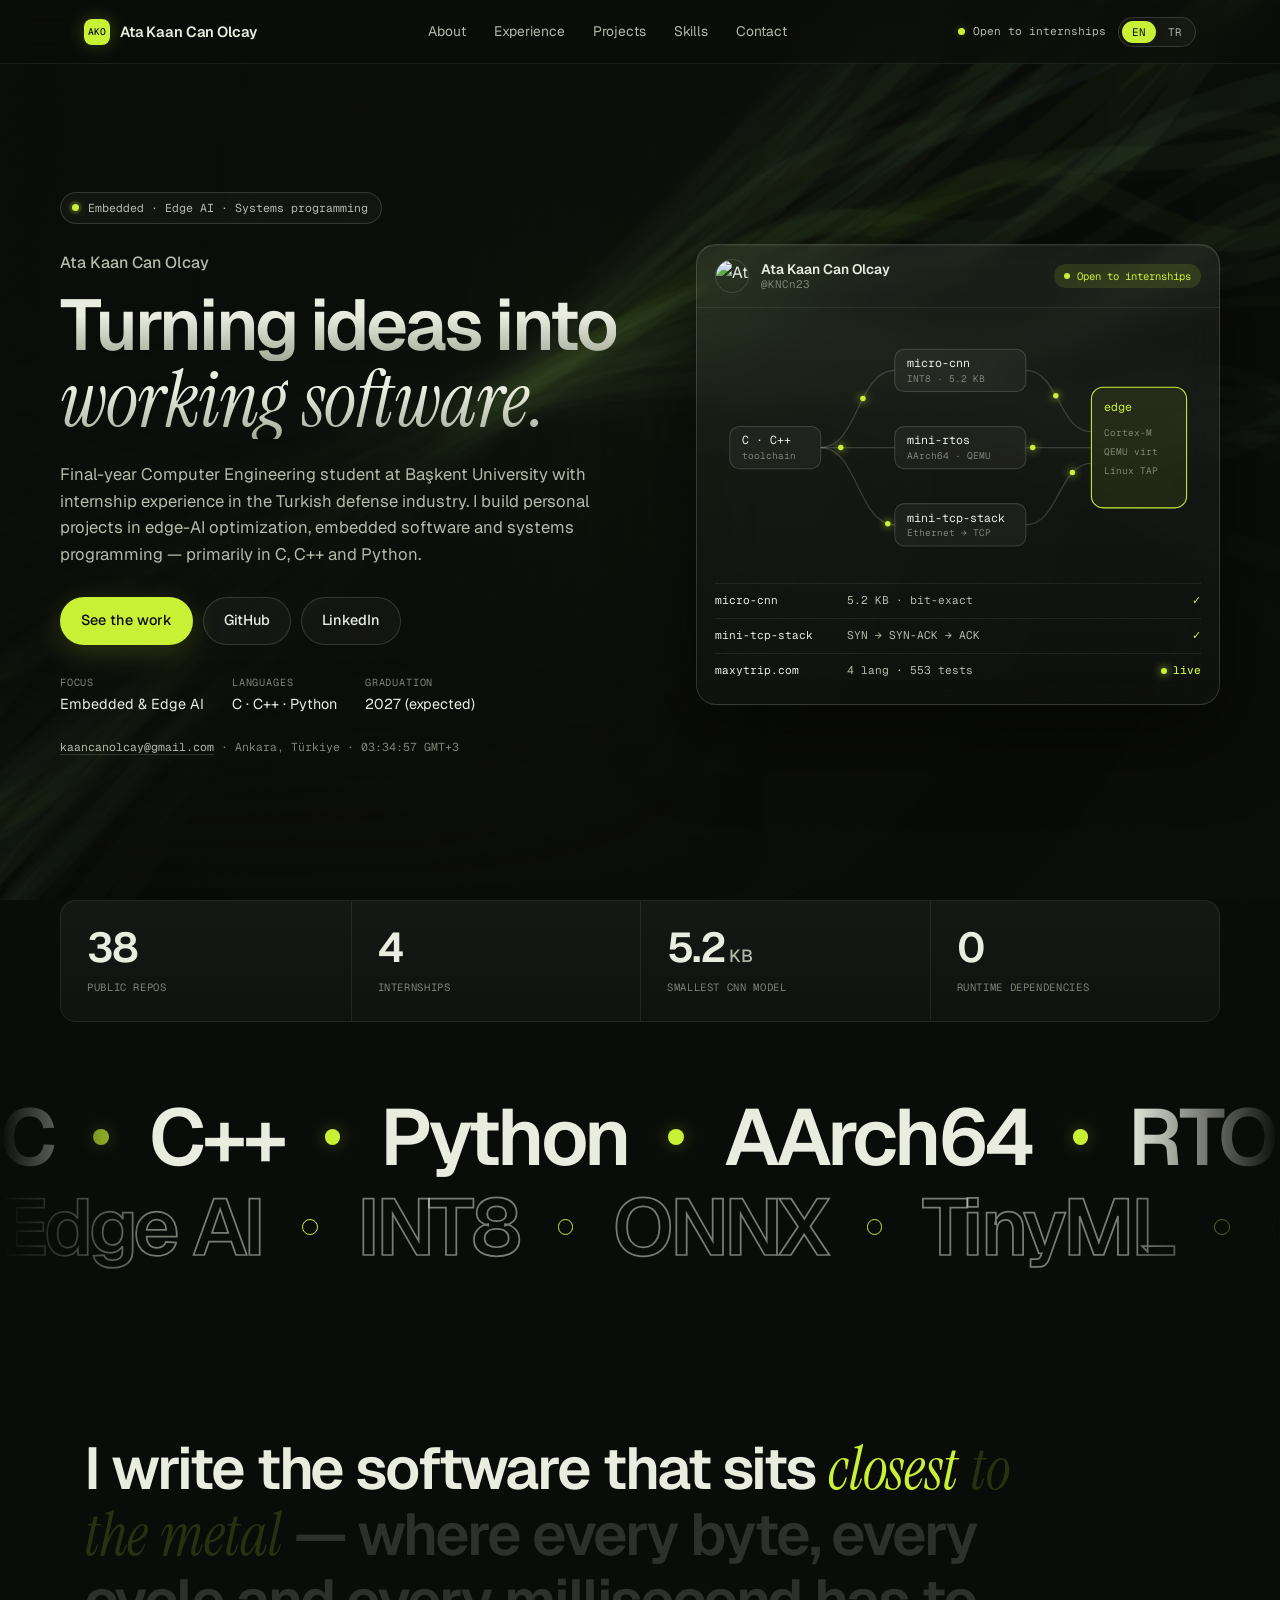
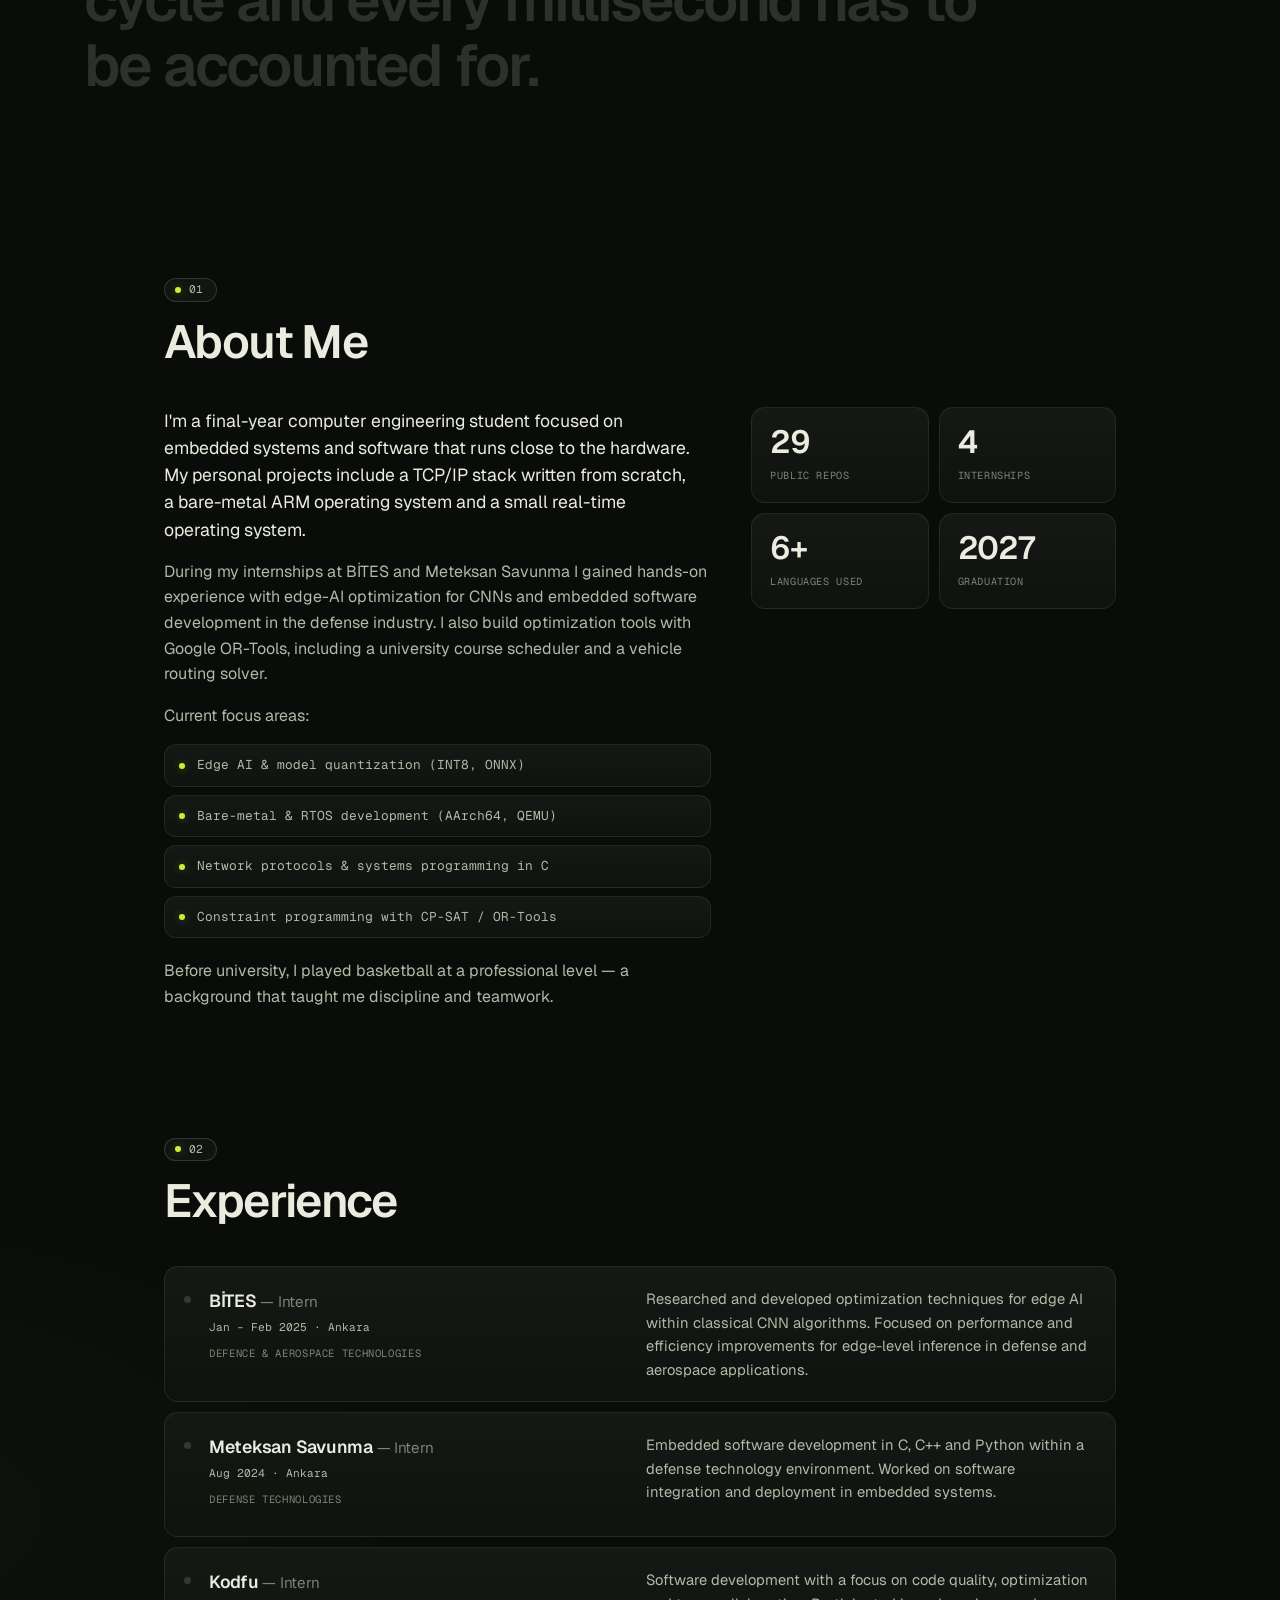
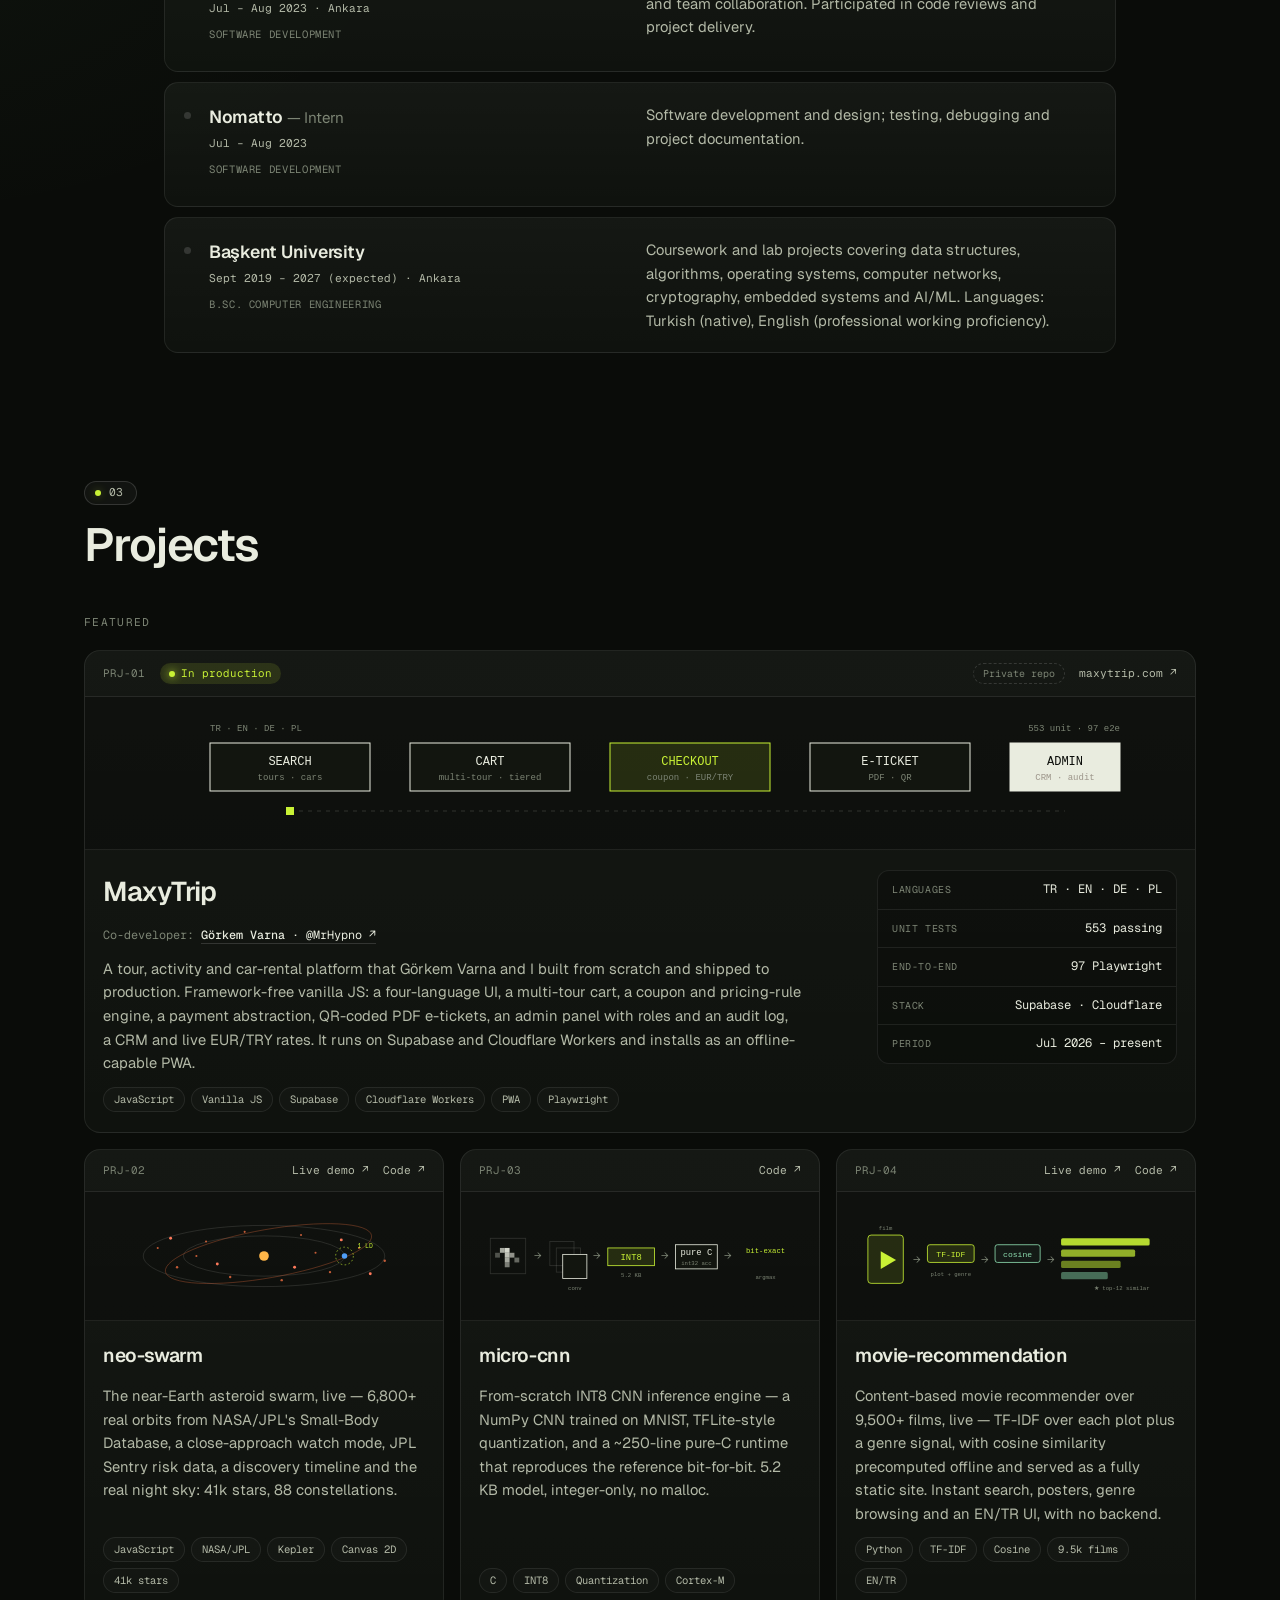
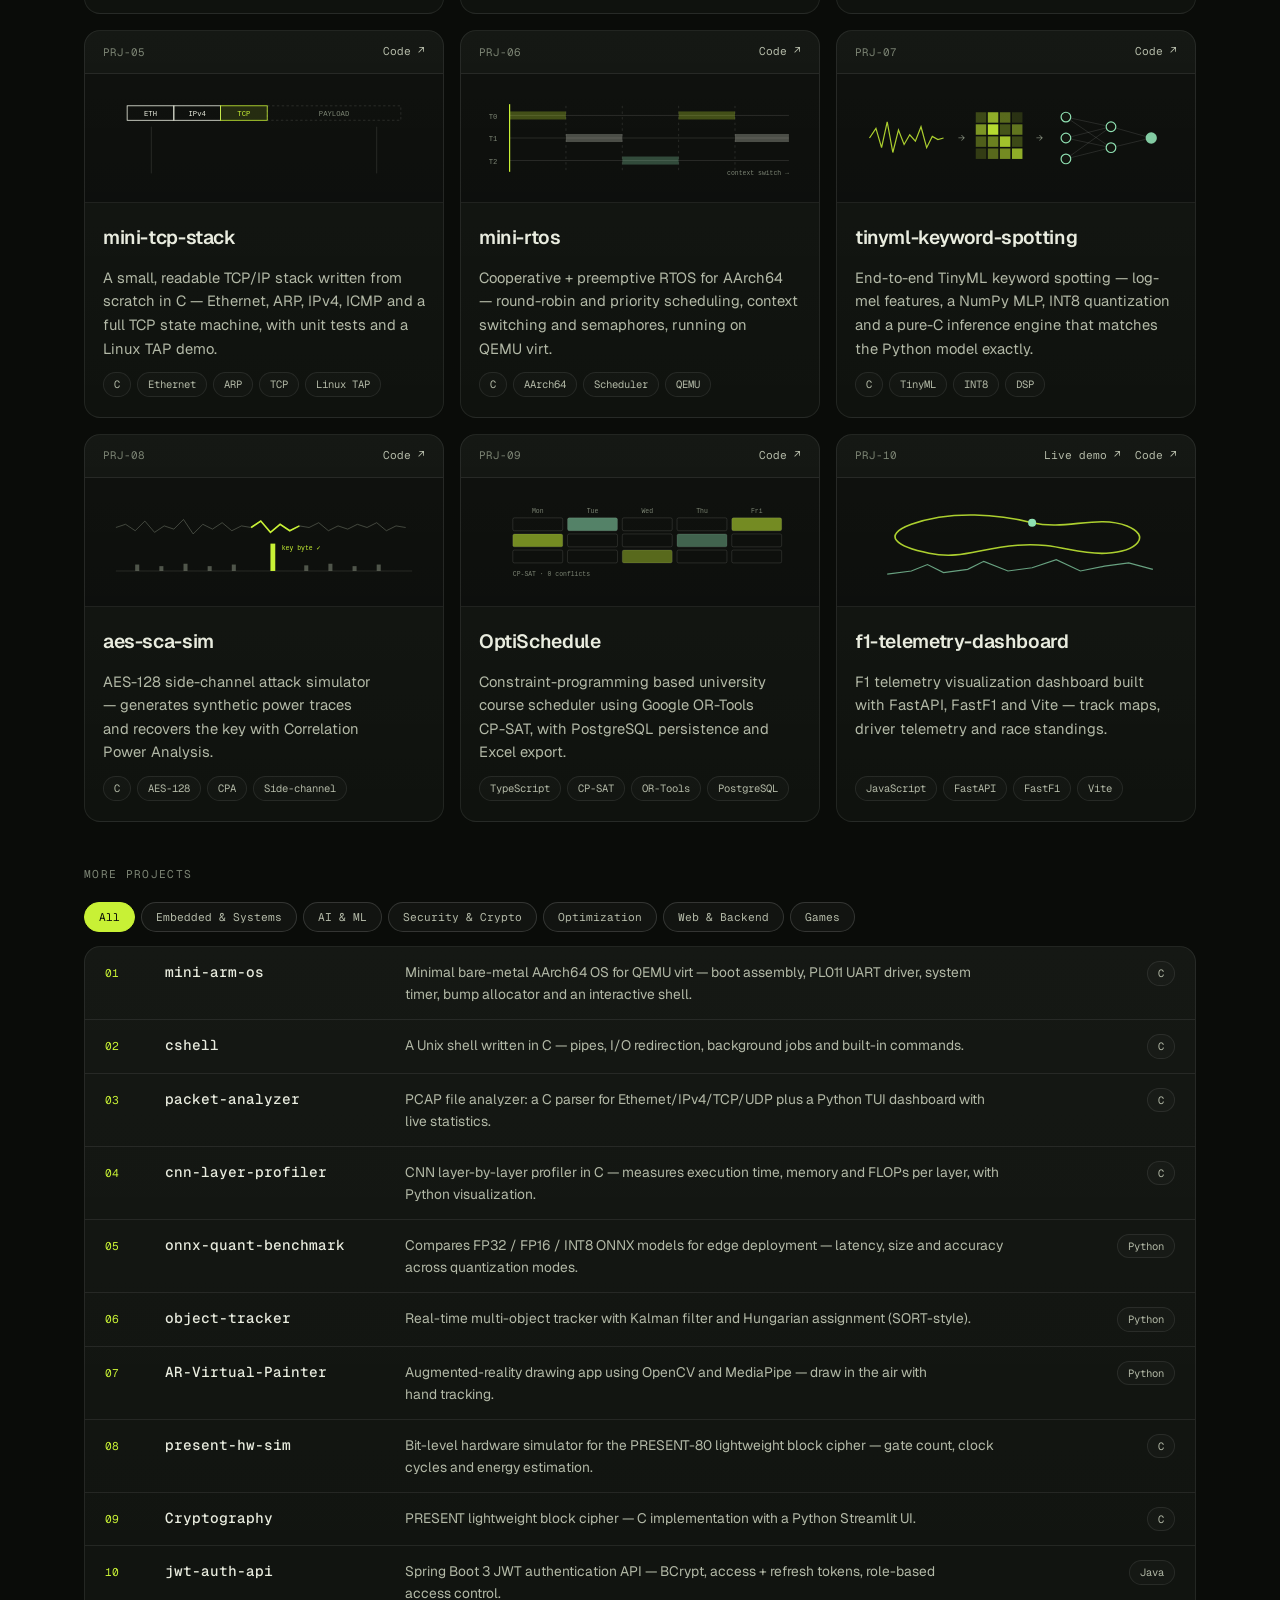
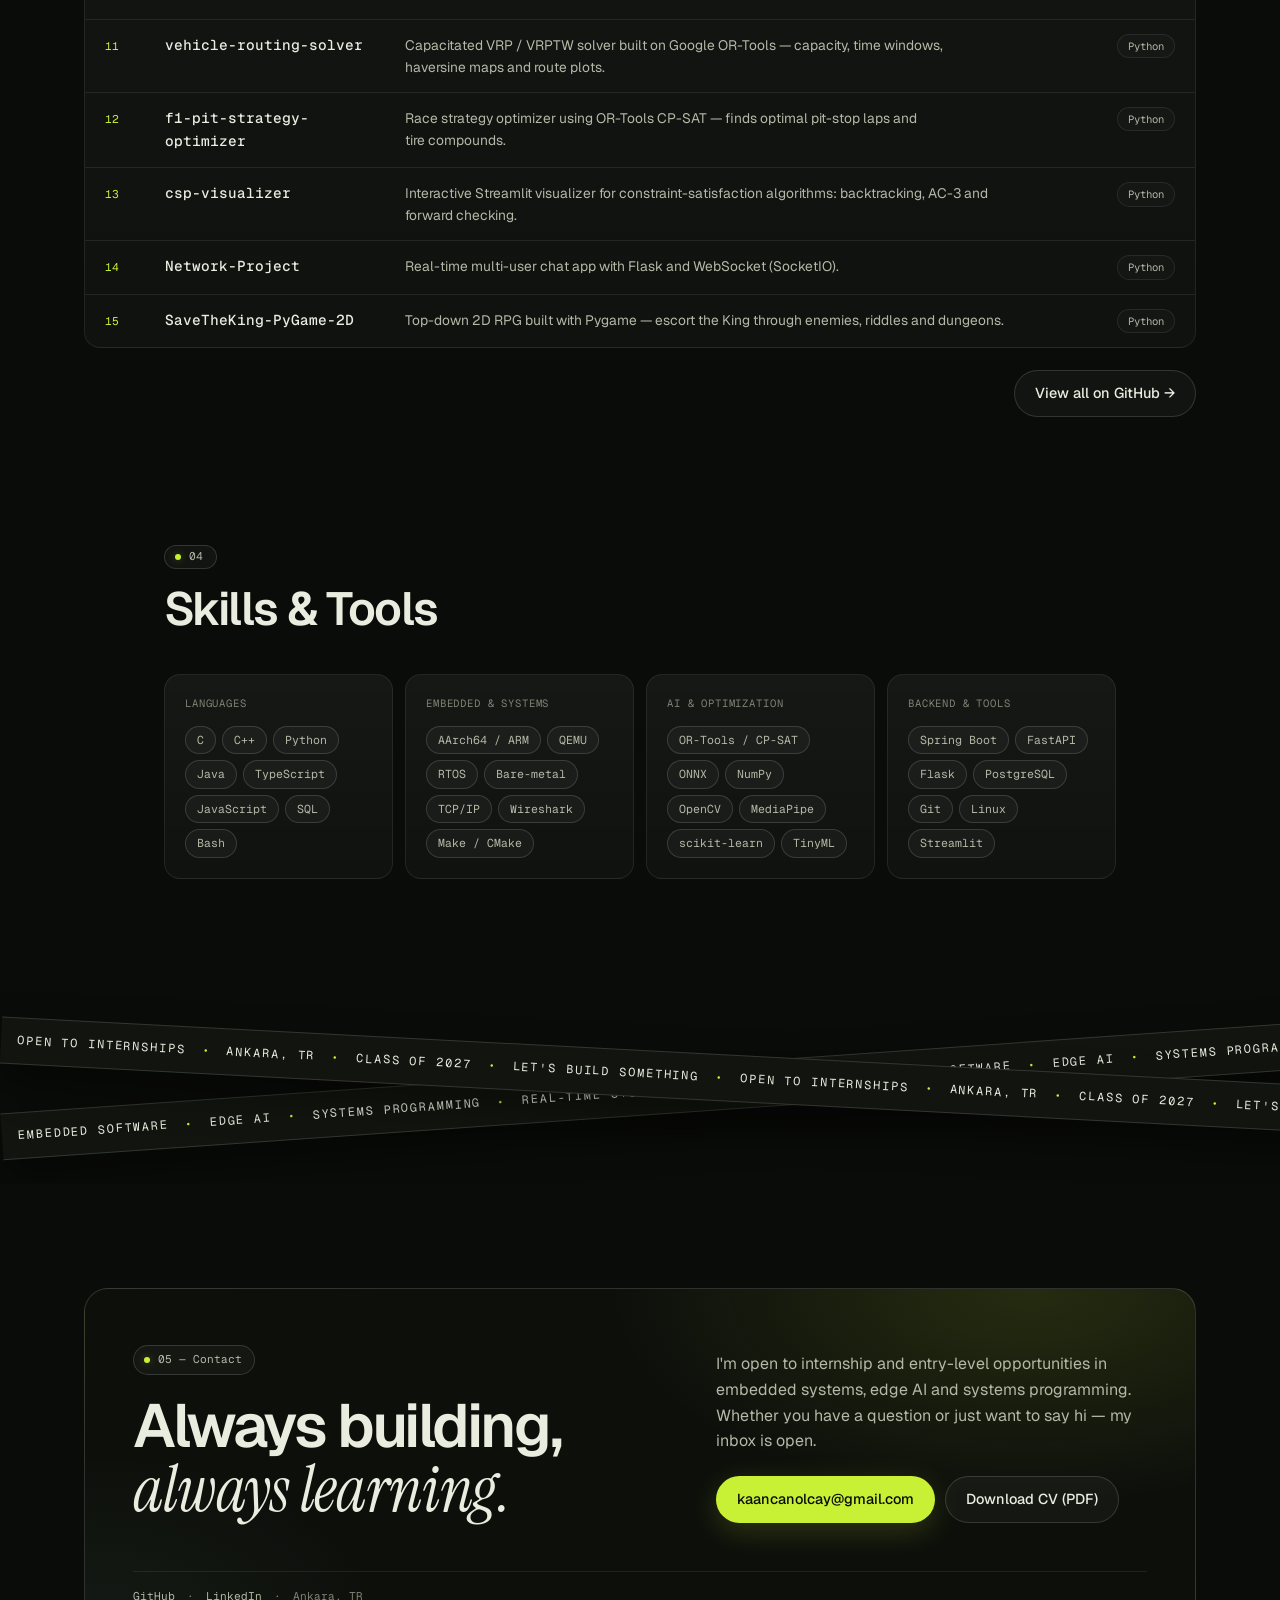
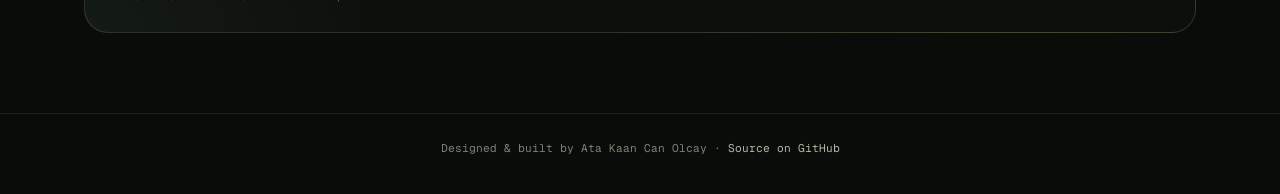
==== commit 7c9e23c0: "Lead the hero with a builder's line instead of a niche one "Software at the layer closest to the har" ====
--- a/index.html
+++ b/index.html
@@ -115,7 +115,7 @@
       <div class="hero-text">
         <p class="pill mono"><span class="pill-dot"></span><span class="shiny" data-i18n="hero.doc">Embedded · Edge AI · Systems programming</span></p>
         <h1 class="hero-name">Ata Kaan Can Olcay</h1>
-        <h2 class="hero-title" id="hero-title" data-i18n="hero.title">Software at the layer closest to the <em>hardware.</em></h2>
+        <h2 class="hero-title" id="hero-title" data-i18n="hero.title">Turning ideas into <em>working software.</em></h2>
         <p class="hero-desc" data-i18n="hero.desc">
           Final-year Computer Engineering student at Başkent University with internship experience
           in the Turkish defense industry. I build personal projects in edge-AI optimization,
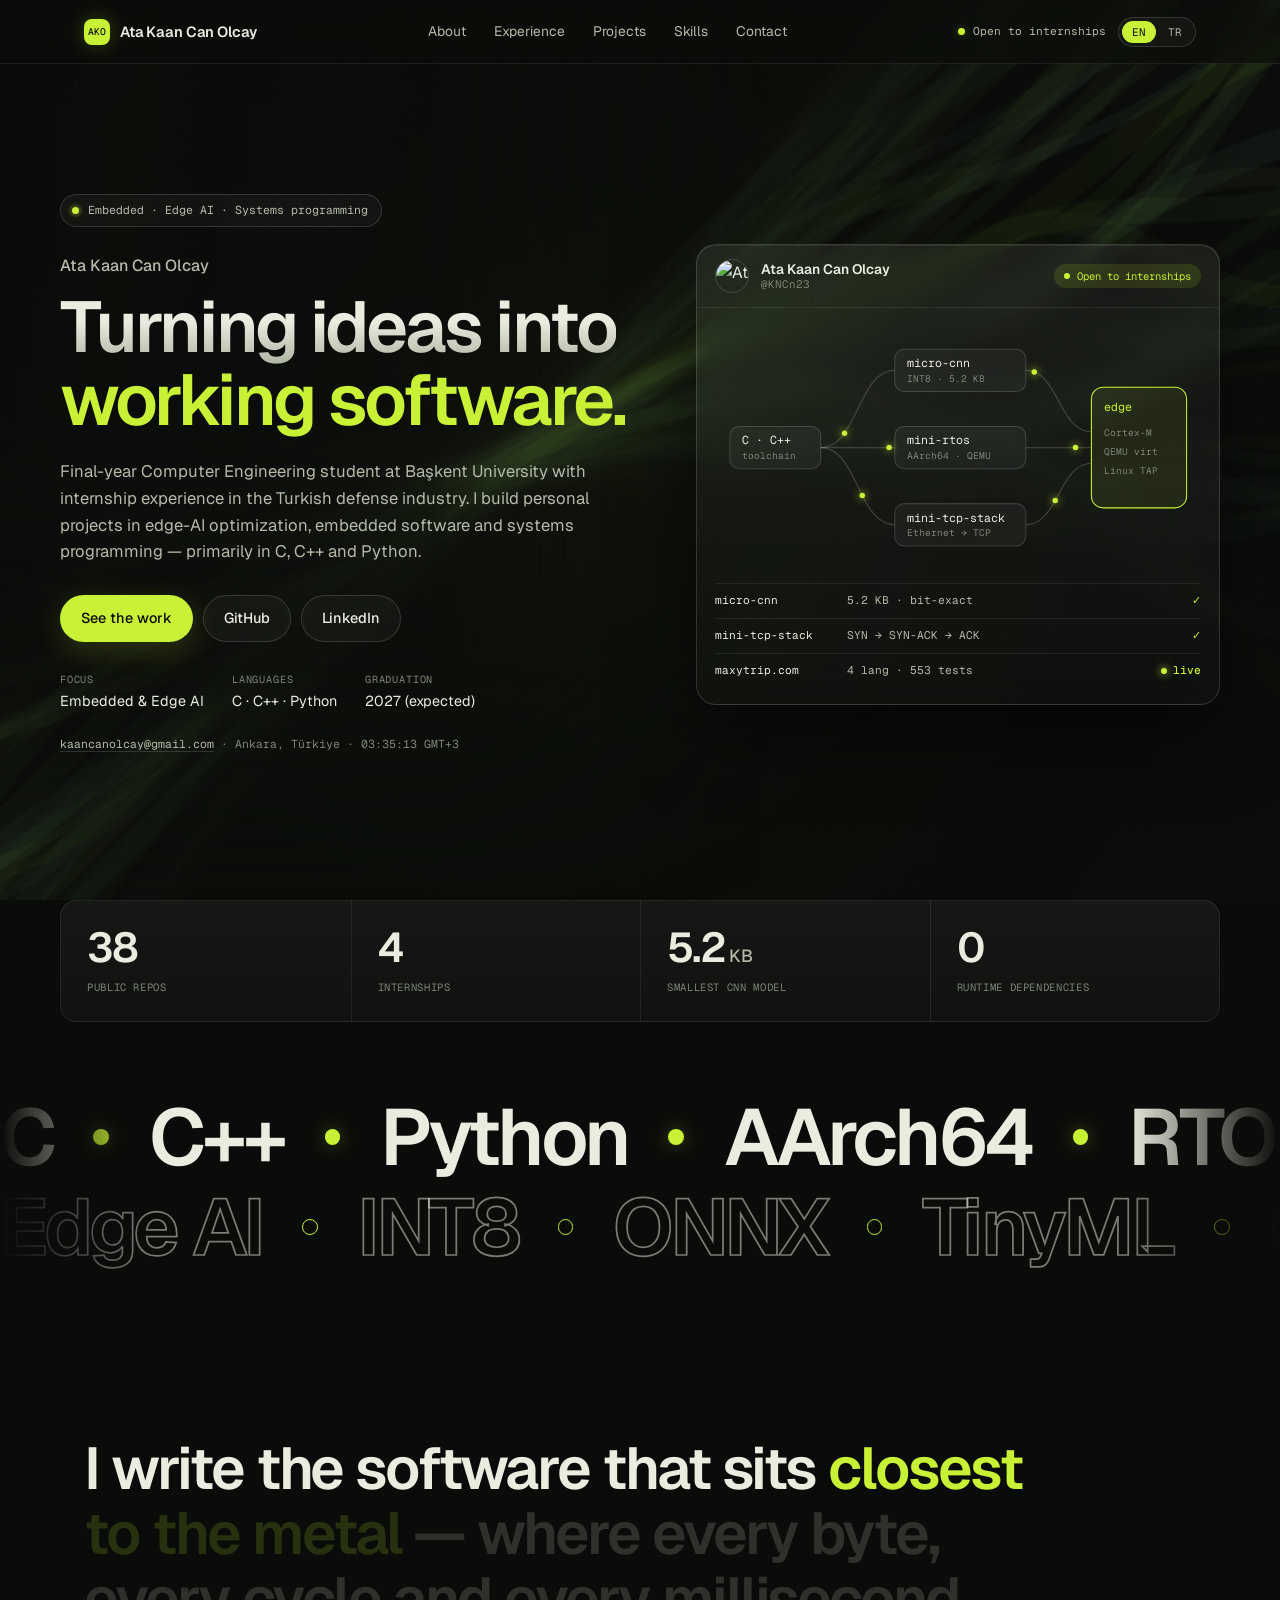
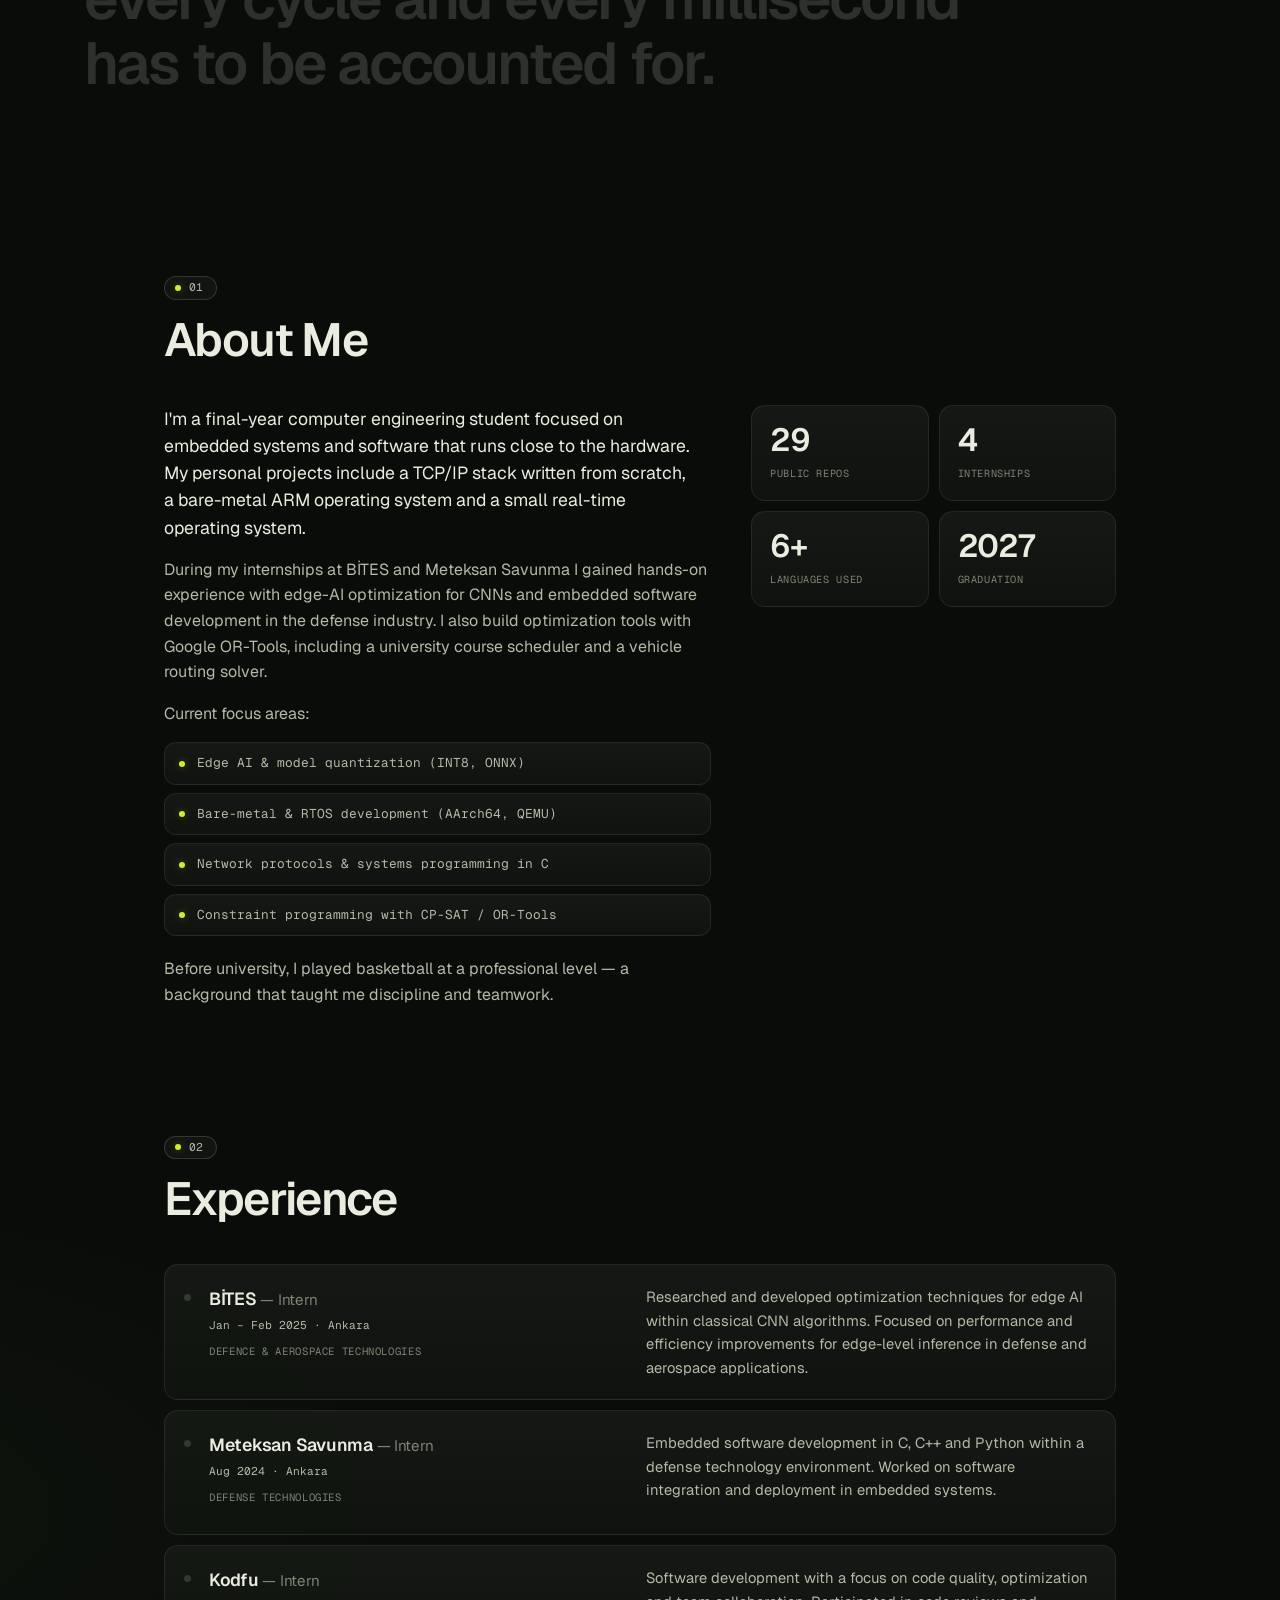
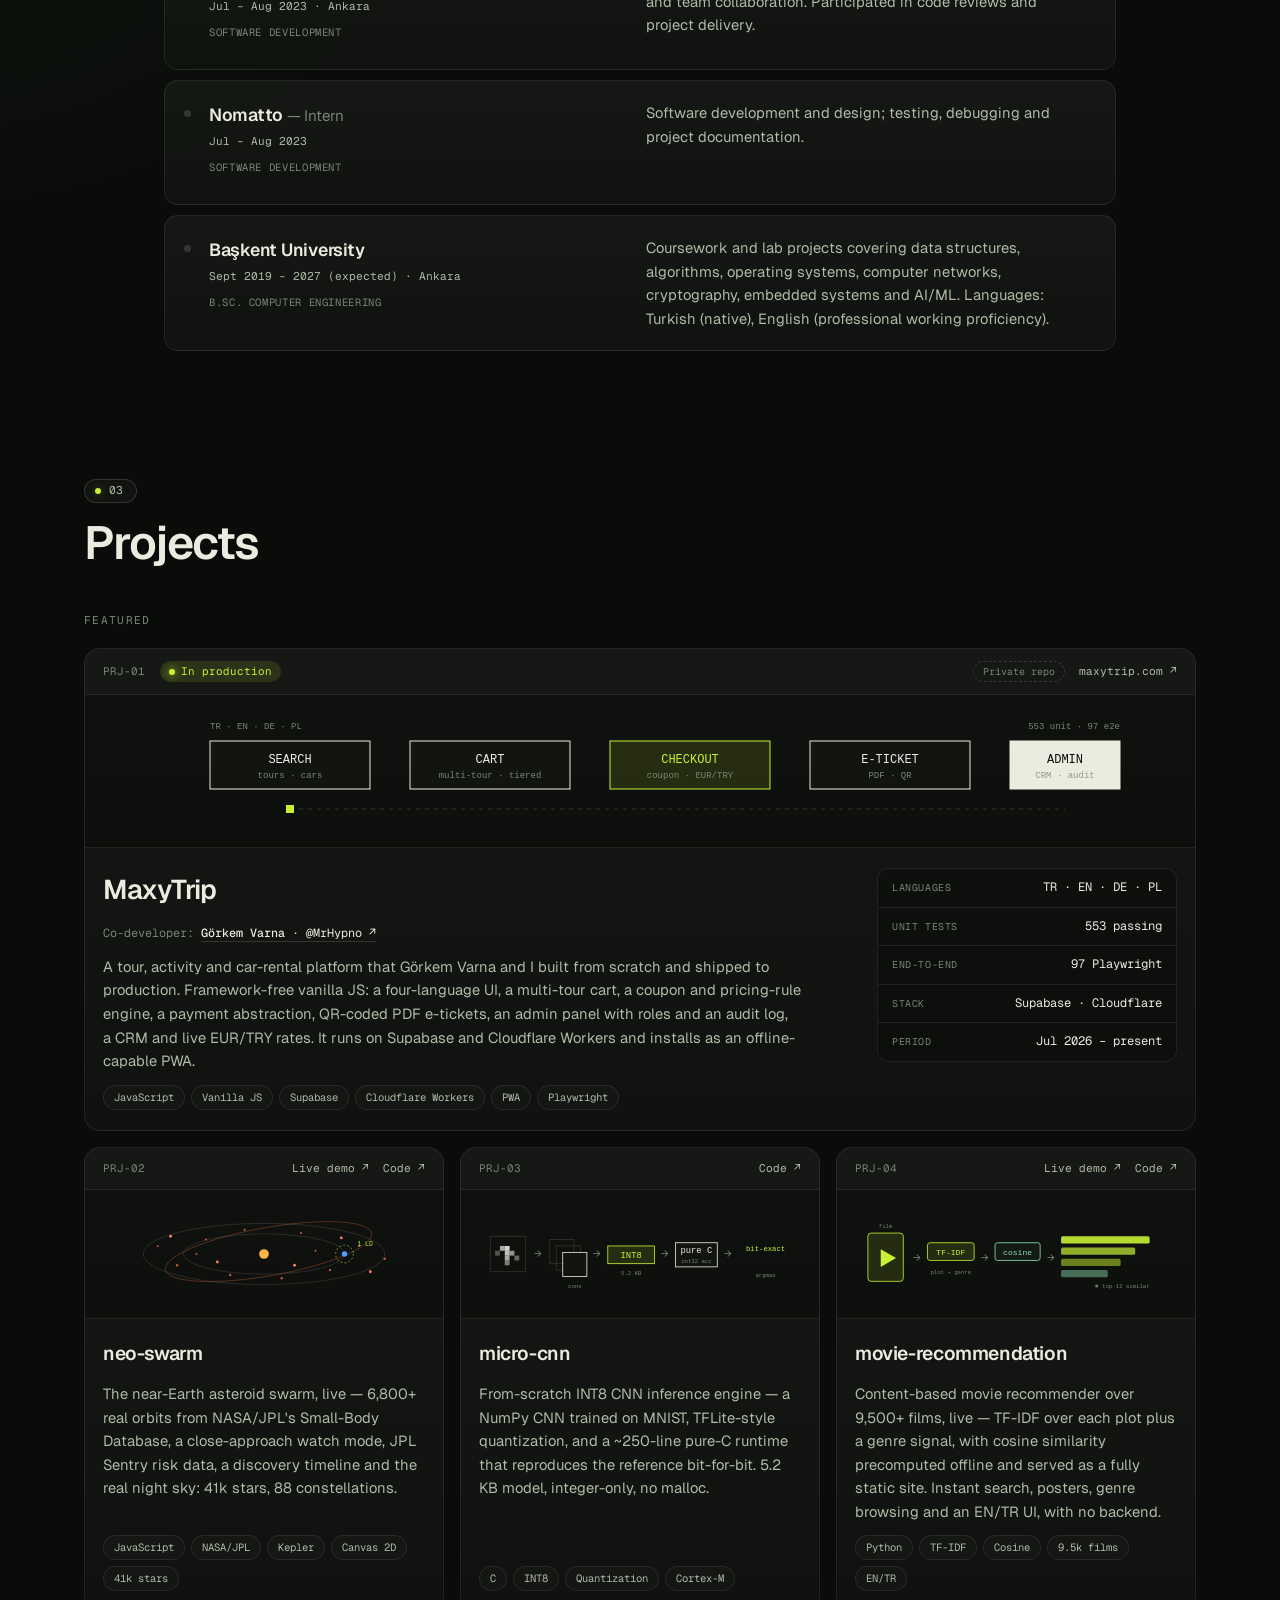
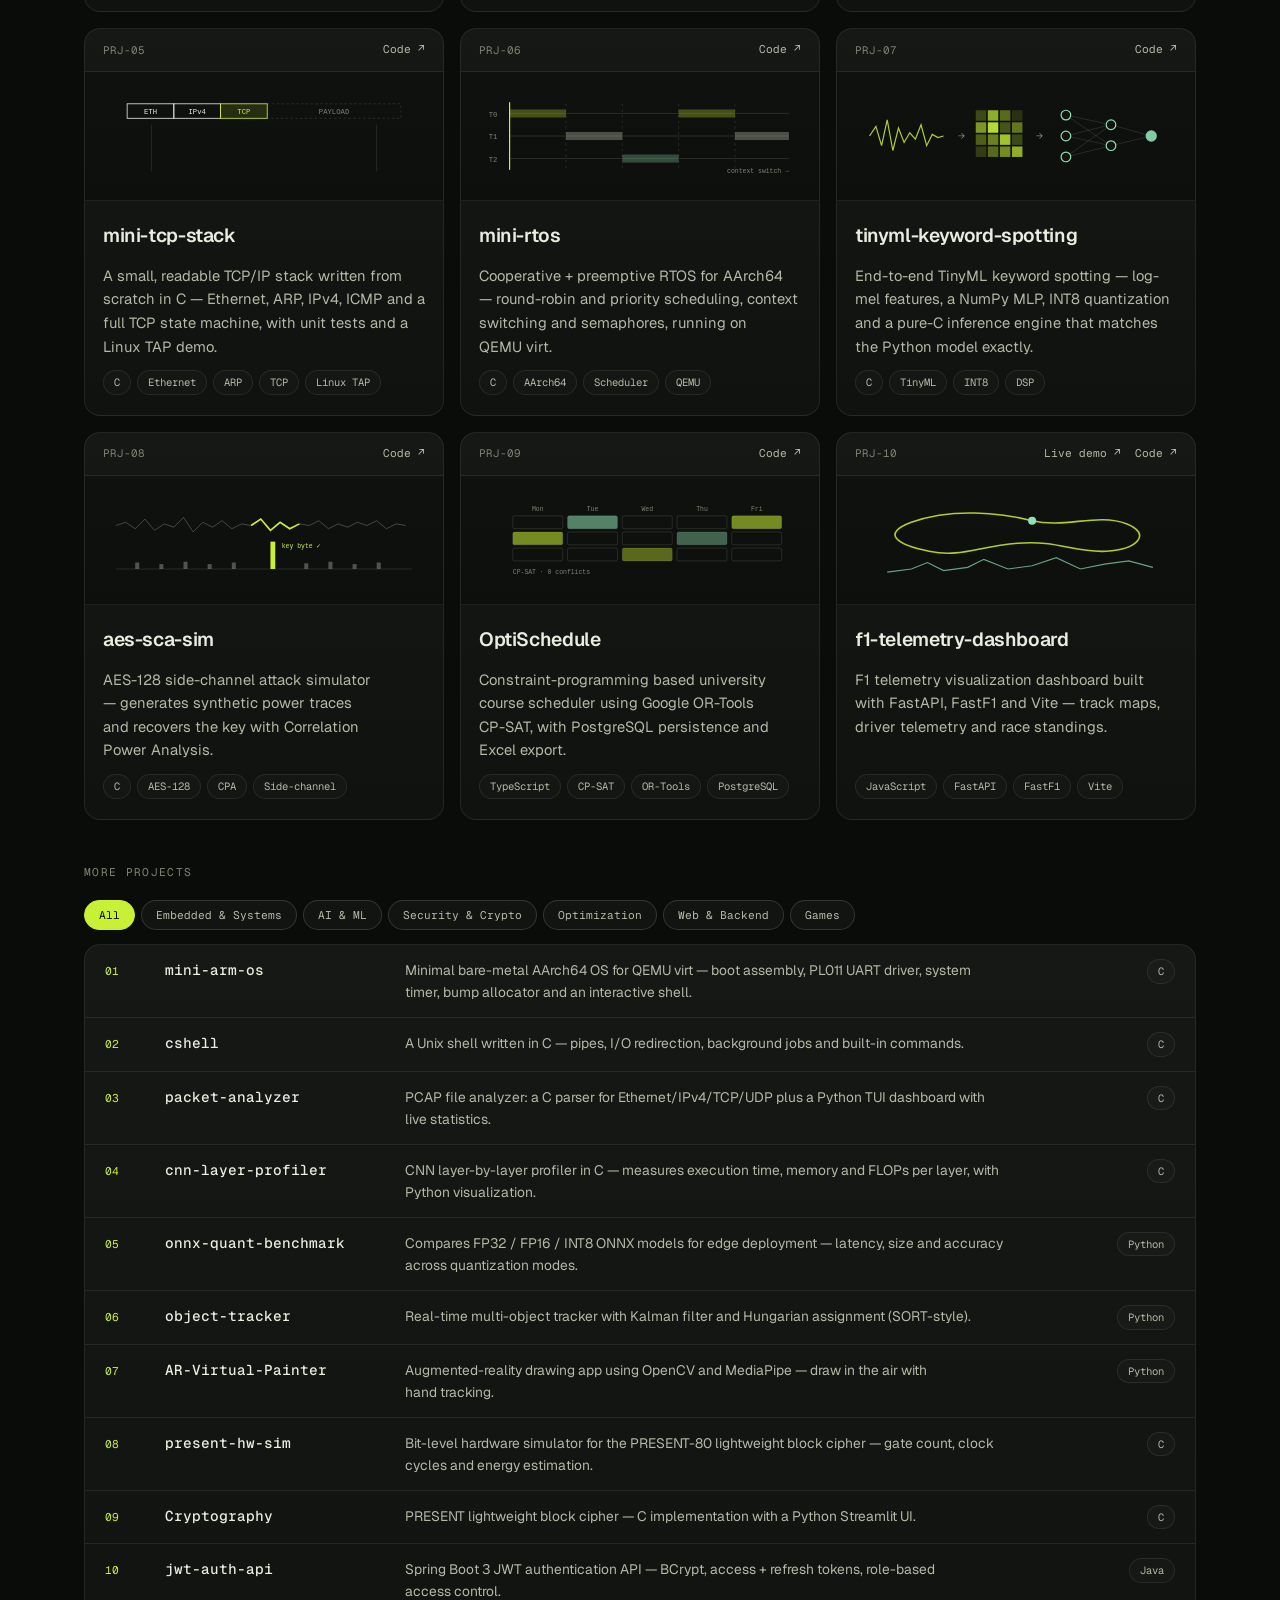
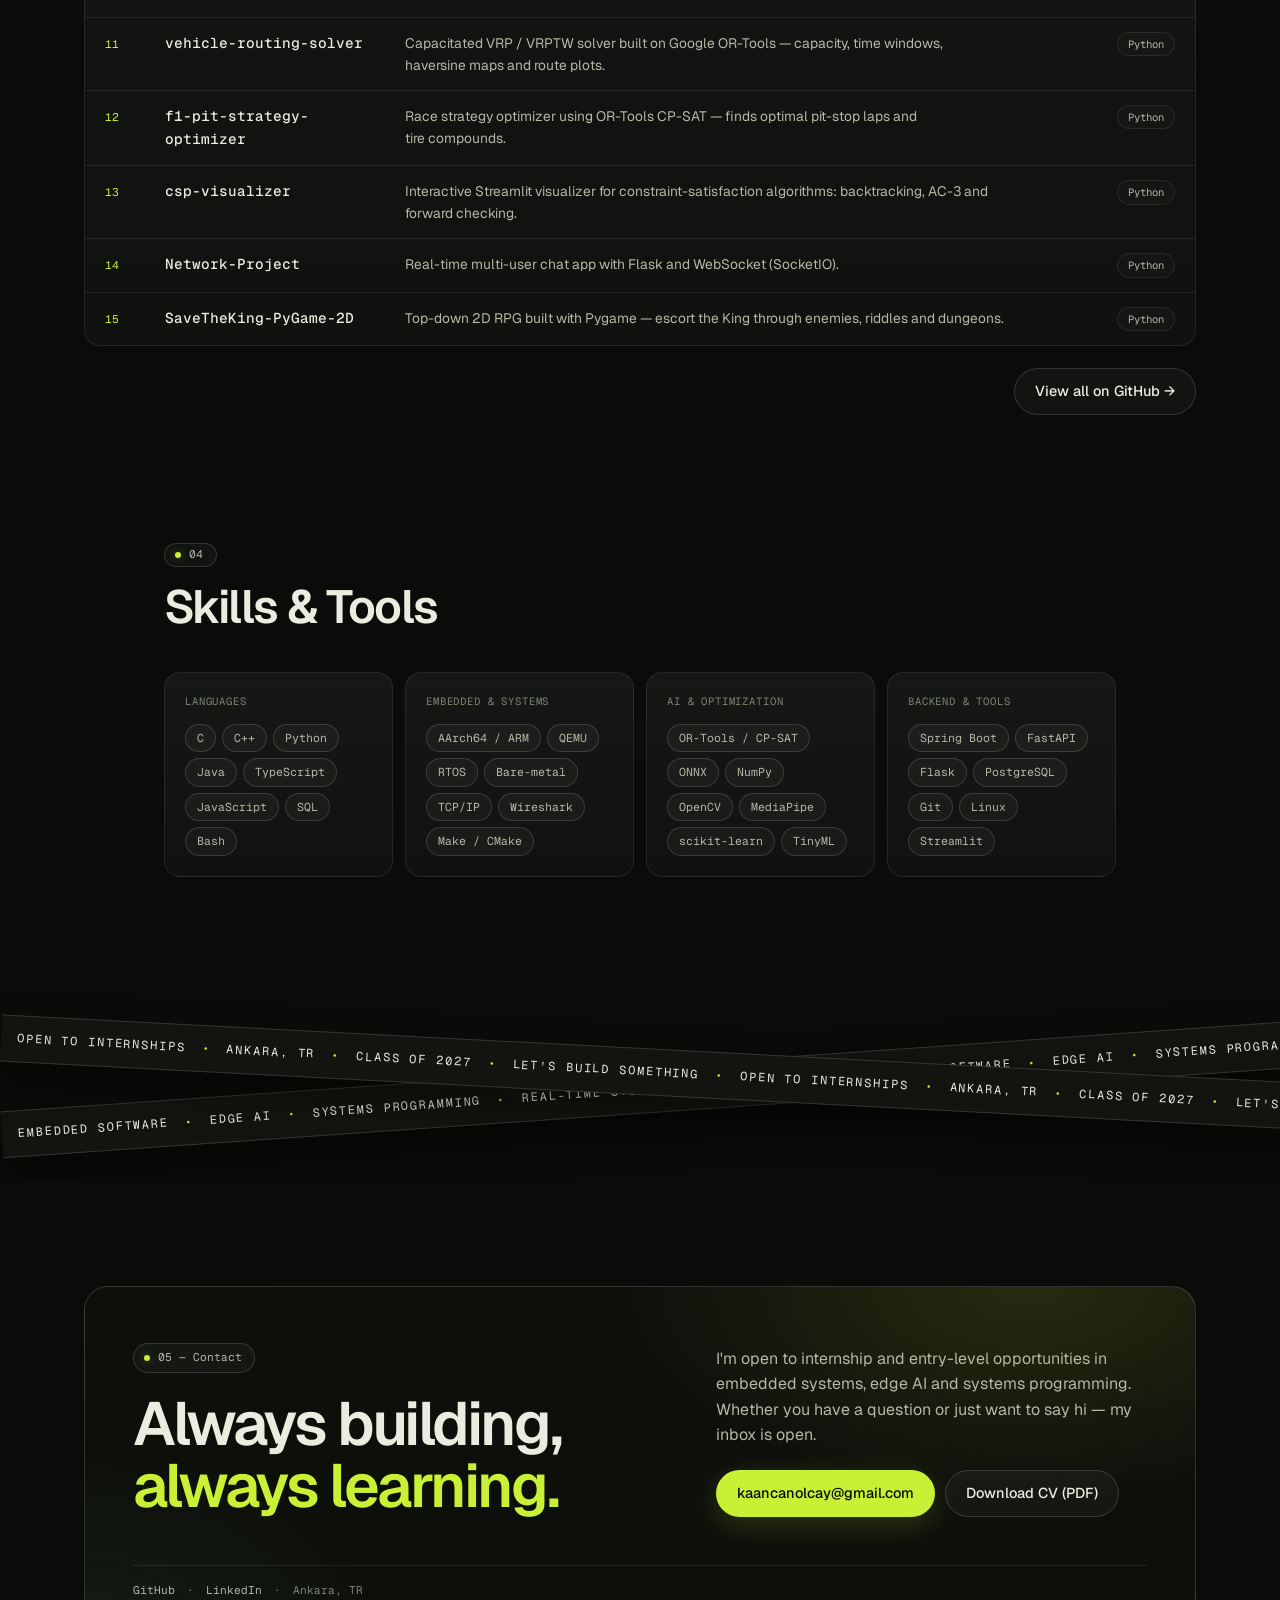
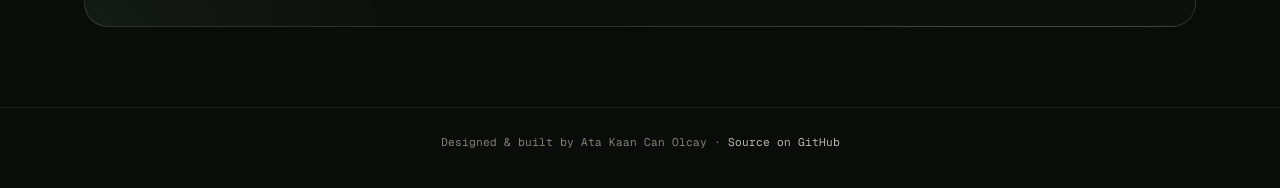
==== commit b5cdd979: "Set heading accents in Geist and stop clipping descenders Two type problems in the headings:  - the " ====
--- a/index.html
+++ b/index.html
@@ -41,7 +41,7 @@
   <link rel="icon" href="data:image/svg+xml,%3Csvg xmlns='http://www.w3.org/2000/svg' viewBox='0 0 100 100'%3E%3Crect width='100' height='100' rx='22' fill='%230a0c09'/%3E%3Ctext x='50' y='68' font-size='44' font-family='monospace' font-weight='bold' fill='%23c8f135' text-anchor='middle'%3EKO%3C/text%3E%3C/svg%3E">
   <link rel="preconnect" href="https://fonts.googleapis.com">
   <link rel="preconnect" href="https://fonts.gstatic.com" crossorigin>
-  <link href="https://fonts.googleapis.com/css2?family=Geist:wght@400;500;600;700&family=Geist+Mono:wght@400;500&family=Instrument+Serif:ital@0;1&display=swap" rel="stylesheet">
+  <link href="https://fonts.googleapis.com/css2?family=Geist:wght@400;500;600;700&family=Geist+Mono:wght@400;500&display=swap" rel="stylesheet">
   <meta name="theme-color" content="#0a0c09">
   <link rel="stylesheet" href="https://cdn.jsdelivr.net/npm/lenis@1.3.26/dist/lenis.css" integrity="sha384-gvLq/iOMNnPchdosgVym5huSVkKipHCQaqSw2Eg0V52Mzmlf169ZOsXcNc2cNu8x" crossorigin="anonymous">
   <link rel="stylesheet" href="assets/style.css">
--- a/assets/style.css
+++ b/assets/style.css
@@ -1,7 +1,7 @@
 /* ===== Base =====
    Visual language: cinematic dark. A green-tinted near-black ground, light
    ribbons behind the hero, glass panels, one acid-lime signal colour, and
-   headlines in a geometric sans with italic-serif accent words. */
+   headlines in a geometric sans with lime accent words. */
 :root {
   --bg: #0a0c09;
   --bg-2: #12150f;
@@ -21,7 +21,6 @@
   --mint: #8fe0b2;
 
   --sans: "Geist", -apple-system, BlinkMacSystemFont, "Segoe UI", sans-serif;
-  --serif: "Instrument Serif", Georgia, "Times New Roman", serif;
   --mono: "Geist Mono", ui-monospace, "SFMono-Regular", Consolas, monospace;
 
   --radius: 16px;
@@ -82,12 +81,8 @@
 .cond { font-family: var(--sans); }
 .accent { color: var(--lime); }
 
-em {
-  font-family: var(--serif);
-  font-style: italic;
-  font-weight: 400;
-  letter-spacing: -0.005em;
-}
+/* accent words in headings: same face, set apart by the signal colour */
+em { font-style: normal; color: var(--lime); }
 
 a { color: var(--text); text-decoration: none; }
 a:hover { color: var(--lime); }
@@ -388,7 +383,6 @@
   color: var(--text);
   max-width: 15ch;
 }
-.hero-title em { font-size: 1.07em; letter-spacing: -0.01em; }
 /* brushed-metal headline; once split, each word carries the gradient itself */
 .hero-title:not(:has(.w, .sw)),
 .hero-title .w > *,
@@ -398,6 +392,14 @@
   background-clip: text;
   color: transparent;
 }
+.hero-title .w > em,
+.hero-title em .sw { background: none; color: var(--lime); }
+/* the text-clipped gradient only paints inside the box: stretch it over descenders and cedillas */
+.hero-title .w > *,
+.hero-title .sw { padding-bottom: 0.14em; margin-bottom: -0.14em; }
+/* SplitText word masks clip at the line box; leave room for g, y, ç, ş below the baseline */
+.sw-mask,
+.tw-mask { padding-bottom: 0.14em; margin-bottom: -0.14em; }
 
 .hero-desc {
   max-width: 54ch;
@@ -546,7 +548,6 @@
   letter-spacing: -0.035em;
   color: var(--text);
 }
-.statement-text em { color: var(--lime); }
 /* a soft three-word front: words ahead of it wait dimmed */
 .motion .statement-text .w > * {
   opacity: clamp(0.16, calc((var(--p, 0) * (var(--n, 1) + 3) - var(--i, 0)) / 3), 1);
@@ -1147,7 +1148,6 @@
   line-height: 1.02;
   letter-spacing: -0.04em;
 }
-.contact-title em { font-size: 1.06em; }
 .contact-desc { color: var(--body); margin-bottom: 22px; }
 .contact-actions { display: flex; flex-wrap: wrap; gap: 10px; }
 .contact-links {
@@ -1210,7 +1210,7 @@
   transition: opacity 0.45s ease, transform 1s cubic-bezier(0.76, 0, 0.24, 1);
 }
 .boot-hello text {
-  font-family: "Sacramento", var(--serif);
+  font-family: "Sacramento", cursive;
   font-size: 168px;
   fill: transparent;
   stroke: var(--text);
